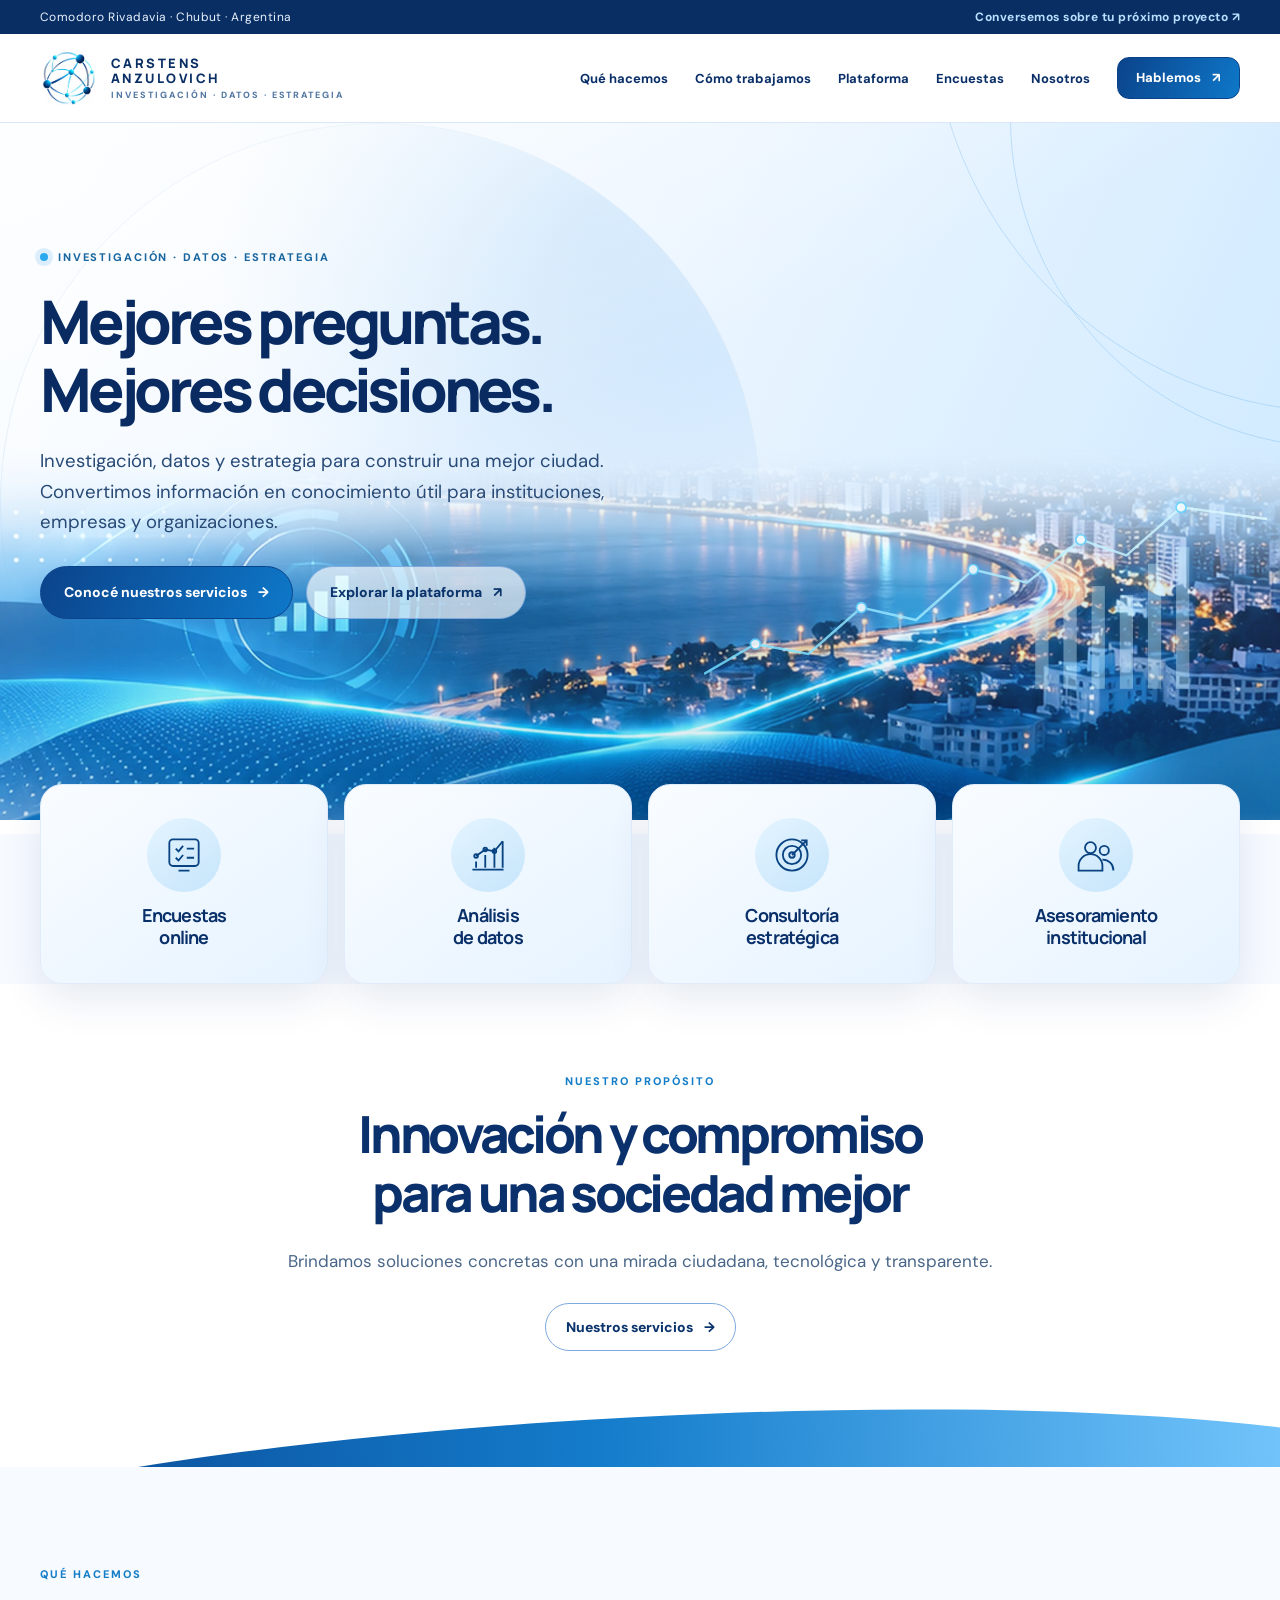
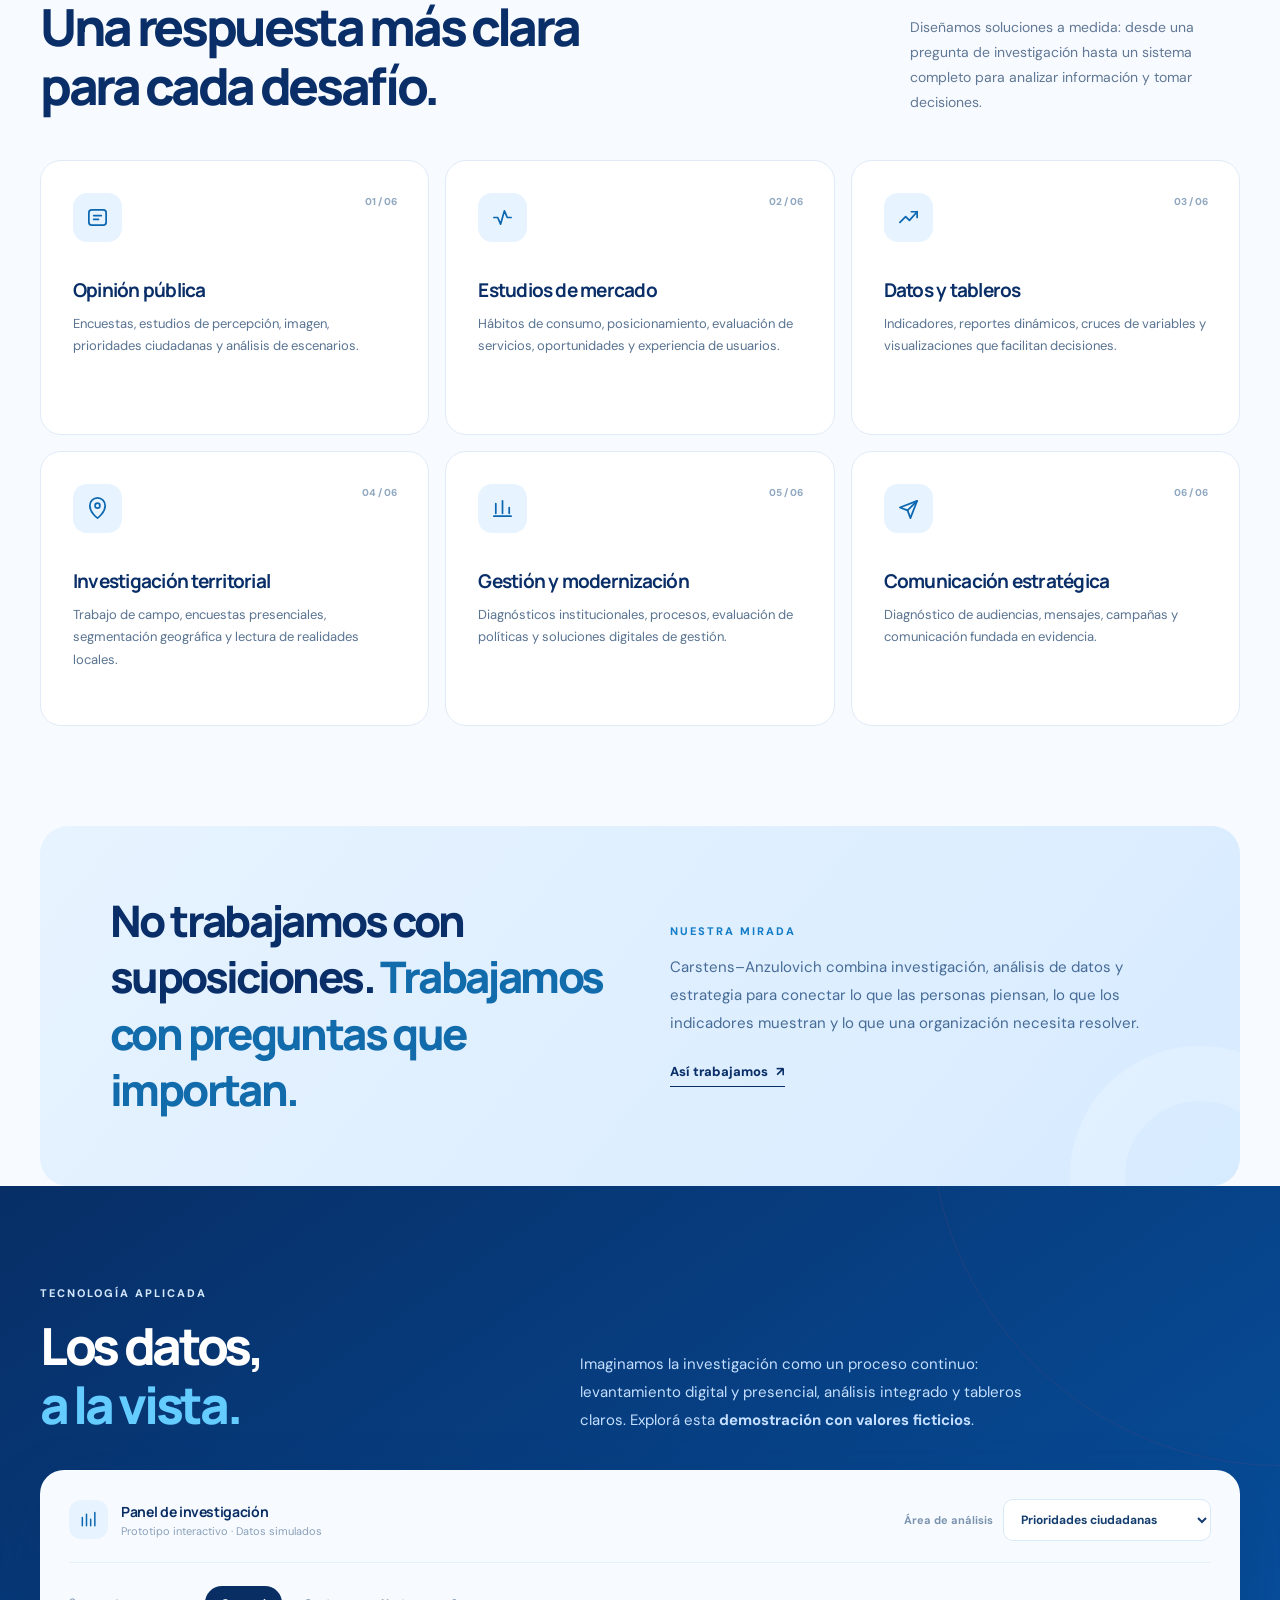
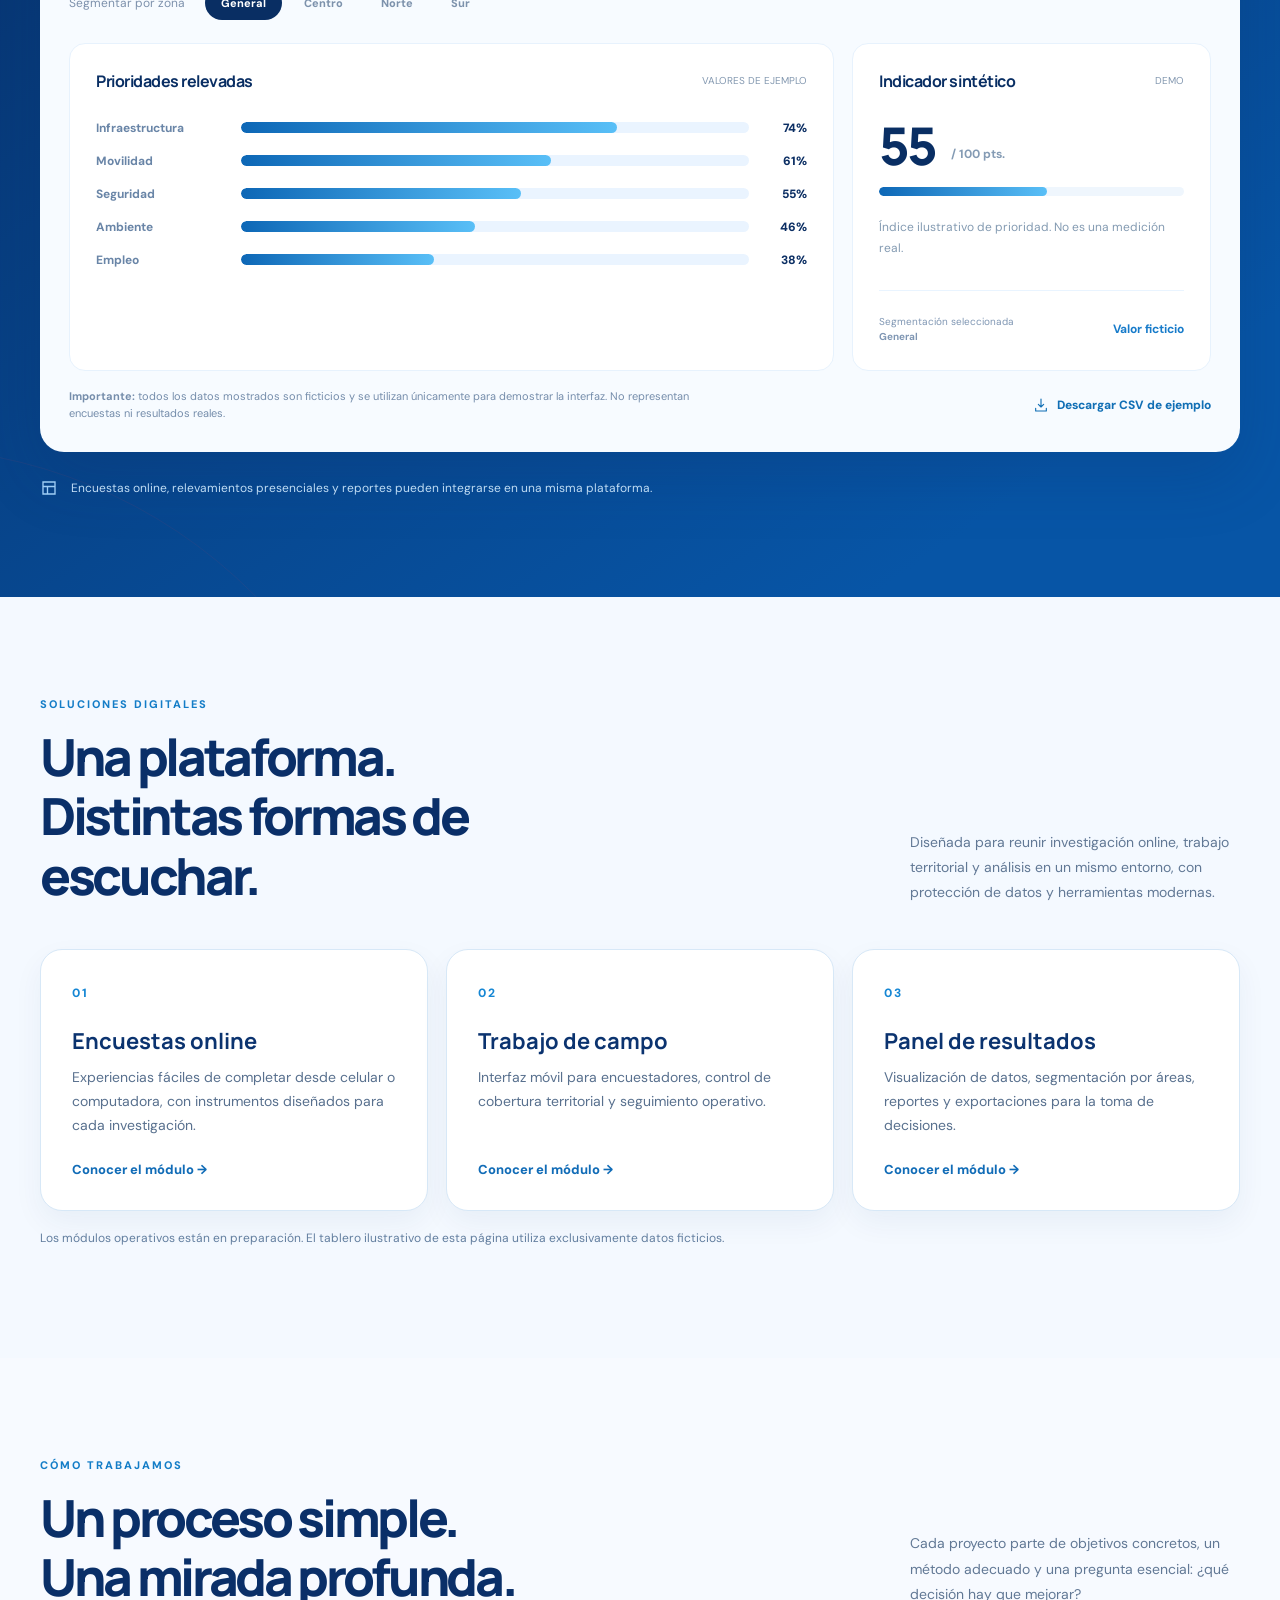
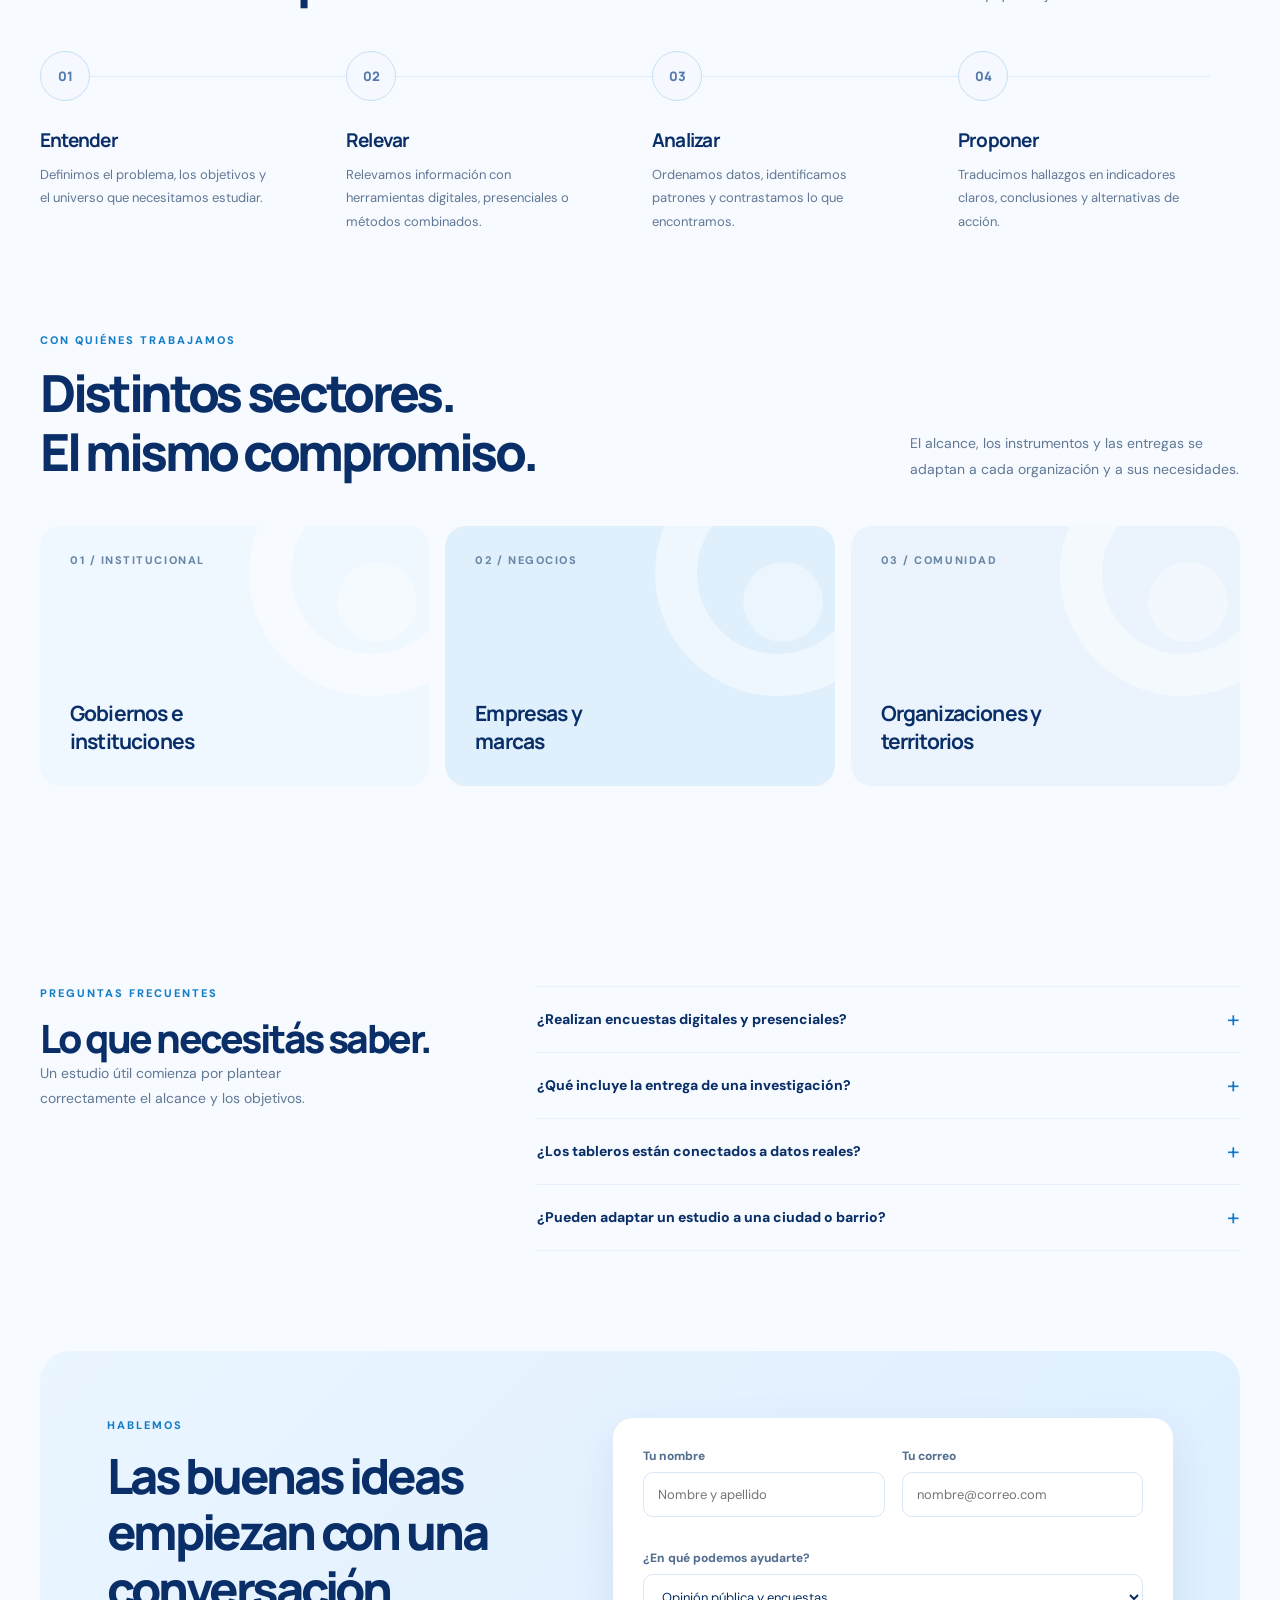
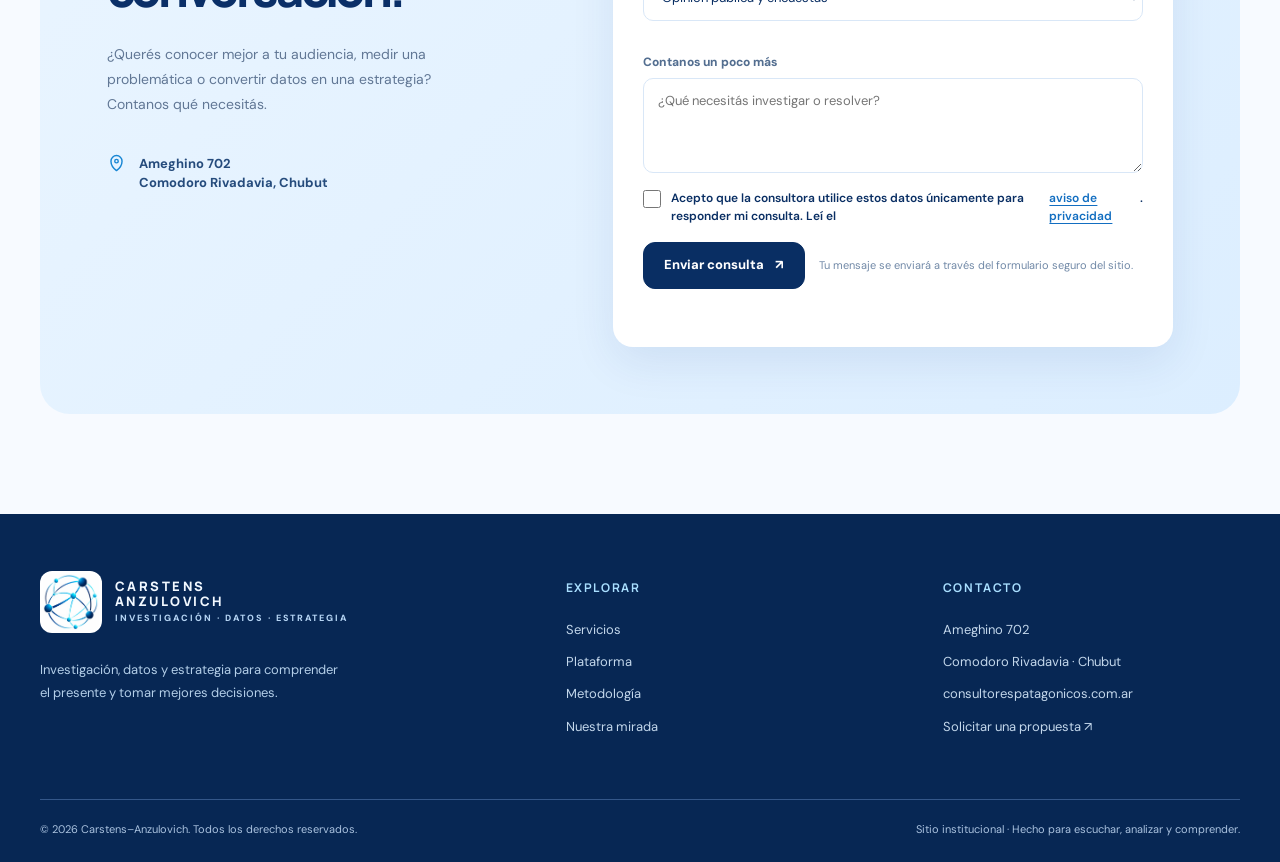
==== site/index.html @ c6381a5c "Actualizar enlaces y dominio: site/index.html" ====
<!DOCTYPE html>

<html lang="es-AR">
<head>
<meta charset="utf-8"/>
<meta content="width=device-width, initial-scale=1" name="viewport"/>
<meta content="#0b2e63" name="theme-color"/>
<meta content="Carstens–Anzulovich: consultora de investigación, opinión pública, estudios de mercado, análisis de datos y estrategia. Comodoro Rivadavia, Chubut." name="description"/>
<meta content="website" property="og:type"/>
<meta content="Carstens–Anzulovich | Investigación, datos y estrategia" property="og:title"/>
<meta content="Transformamos preguntas en información útil e información en mejores decisiones." property="og:description"/>
<link href="https://consultorespatagonicos.com.ar/" rel="canonical"/>
<meta content="https://consultorespatagonicos.com.ar/" property="og:url"/>
<meta content="Carstens–Anzulovich Consultora" property="og:site_name"/>
<meta content="summary" name="twitter:card"/>
<meta content="Carstens–Anzulovich | Investigación, datos y estrategia" name="twitter:title"/>
<meta content="Mejores preguntas. Mejores decisiones. Estudios de opinión pública, investigación, datos y estrategia." name="twitter:description"/>
<script type="application/ld+json">{"@context":"https://schema.org","@type":"Organization","name":"Carstens–Anzulovich Consultora","url":"https://consultorespatagonicos.com.ar/","description":"Investigación de opinión pública, estudios de mercado, relevamientos y análisis de datos.","logo":"https://consultorespatagonicos.com.ar/logo.webp","address":{"@type":"PostalAddress","streetAddress":"Ameghino 702","addressLocality":"Comodoro Rivadavia","addressRegion":"Chubut","addressCountry":"AR"}}</script>
<link href="favicon.png" rel="icon" type="image/png"/>
<link href="https://fonts.googleapis.com" rel="preconnect"/>
<link crossorigin="" href="https://fonts.gstatic.com" rel="preconnect"/>
<link href="https://fonts.googleapis.com/css2?family=DM+Sans:wght@400;500;600;700;800&amp;family=Manrope:wght@400;500;600;700;800&amp;display=swap" rel="stylesheet"/>
<title>Carstens–Anzulovich | Inteligencia para decidir</title>
<style>
    :root {
      --ink:#0b2e63; --ink-2:#285182; --muted:#617795; --cream:#f5f9ff;
      --paper:#ffffff; --lime:#1378c8; --mint:#e5f2ff; --line:#d9e7f7;
      --dark:#092c60; --dark-2:#17477d; --max:1200px;
      --r:22px; --shadow:0 18px 55px rgba(14,56,112,.10);
    }
    *,*::before,*::after{box-sizing:border-box}
    html{scroll-behavior:smooth;scroll-padding-top:92px}
    body{margin:0;background:var(--cream);color:var(--ink);font-family:'DM Sans',system-ui,-apple-system,BlinkMacSystemFont,'Segoe UI',sans-serif;-webkit-font-smoothing:antialiased}
    a{color:inherit;text-decoration:none}
    button,input,select,textarea{font:inherit}
    button{cursor:pointer}
    img,svg{max-width:100%}
    ::selection{background:var(--lime);color:var(--ink)}
    :focus-visible{outline:3px solid #1378c8;outline-offset:4px}
    .shell{width:min(calc(100% - 64px),var(--max));margin-inline:auto}
    .topline{background:var(--ink);color:#eaf3ff;font-size:12px;letter-spacing:.04em}
    .topline .shell{height:34px;display:flex;justify-content:space-between;align-items:center;gap:14px}
    .topline a{color:#b8e0ff;font-weight:700}
    .nav-wrap{position:sticky;top:0;z-index:40;background:rgba(255,253,248,.93);backdrop-filter:blur(18px);border-bottom:1px solid rgba(14,56,112,.08)}
    .nav{display:flex;align-items:center;justify-content:space-between;height:88px;gap:24px}
    .brand{display:flex;align-items:center;gap:13px;min-width:247px}
    .brand-mark{display:block;width:62px;height:62px;object-fit:contain;border-radius:12px;background:transparent;padding:2px}
    .brand-word{line-height:1.15;display:flex;flex-direction:column;gap:4px}
    .brand-word strong{font-family:Manrope,sans-serif;font-size:13px;letter-spacing:.19em;font-weight:800}
    .brand-word span{font-size:9px;letter-spacing:.22em;color:var(--muted);text-transform:uppercase;font-weight:800}
    .nav-links{display:flex;align-items:center;gap:27px;font-weight:700;font-size:13px}
    .nav-links a:not(.btn){transition:color .2s}
    .nav-links a:not(.btn):hover{color:#1685d9}
    .btn{display:inline-flex;align-items:center;justify-content:center;gap:11px;background:var(--ink);color:white;padding:15px 20px;border:1px solid var(--ink);border-radius:12px;font-size:13px;font-weight:800;line-height:1.15;transition:transform .25s,background .25s,box-shadow .25s}
    .btn:hover{transform:translateY(-2px);background:#12559c;box-shadow:0 10px 22px rgba(14,56,112,.11)}
    .btn svg{width:17px;height:17px;flex:none}
    .btn-lime{background:var(--lime);color:#fff;border-color:var(--lime)}
    .btn-lime:hover{background:#095fae}
    .btn-ghost{background:transparent;color:var(--ink);border-color:#ccdeee}
    .btn-ghost:hover{background:#edf6ff;box-shadow:none}
    .nav-cta{padding:13px 18px;background:#1378c8;border-color:#1378c8;color:#fff}
    .mobile-toggle{display:none;border:0;background:transparent;color:var(--ink);padding:10px;border-radius:10px}
    .mobile-toggle svg{width:26px;height:26px}
    .hero{position:relative;overflow:hidden;padding:108px 0 118px;background:radial-gradient(circle at 15% 15%, rgba(125,190,245,.16), transparent 38%),linear-gradient(150deg,#ffffff 0%,#f5f9ff 60%,#e4f2ff 100%)}
    .hero::before{content:'';position:absolute;z-index:0;width:760px;height:760px;border:1px solid #dcebf9;border-radius:50%;top:-490px;right:-280px;pointer-events:none;animation:floatSlow 18s ease-in-out infinite}
    .hero::after{content:'';position:absolute;z-index:0;width:450px;height:450px;border:1px solid #dcebf9;border-radius:50%;top:-280px;right:-110px;pointer-events:none;animation:floatSlow 22s ease-in-out infinite reverse}
    .hero-grid{display:grid;grid-template-columns:1.08fr .92fr;align-items:center;gap:70px;position:relative;z-index:1}
    .eyebrow{display:inline-flex;gap:10px;align-items:center;color:#6c80a0;text-transform:uppercase;letter-spacing:.17em;font-size:11px;font-weight:800}
    .eyebrow:before{content:'';width:8px;height:8px;background:#1378c8;border-radius:50%;box-shadow:0 0 0 5px rgba(28,129,216,.13)}
    h1,h2,h3,p{margin-top:0}
    h1,h2,h3{font-family:Manrope,'DM Sans',sans-serif}
    h1{font-size:clamp(53px,5.35vw,78px);line-height:1.105;letter-spacing:-.075em;font-weight:800;margin:25px 0}
    h1 em{font-style:normal;color:#1887d9}
    .hero-copy .lead{font-size:17px;line-height:1.8;max-width:535px;color:#617795;margin:0 0 30px}
    .hero-actions{display:flex;align-items:center;gap:13px;flex-wrap:wrap}
    .hero-small{display:flex;align-items:center;gap:14px;margin-top:42px;padding-top:23px;border-top:1px solid var(--line);max-width:510px}
    .hero-small .dots{display:flex;margin-right:6px}
    .hero-small .dots i{width:14px;height:14px;border:2px solid var(--cream);border-radius:50%;background:#0b2e63;margin-right:-5px}
    .hero-small .dots i:nth-child(2){background:#6bb8ee}.hero-small .dots i:nth-child(3){background:#acd6f6}
    .hero-small p{font-size:12px;line-height:1.6;color:var(--muted);margin:0}
    .hero-small strong{color:var(--ink)}
    .hero-visual{position:relative;min-width:0;padding:22px 0}
    .visual-board{position:relative;background:linear-gradient(180deg,#ffffff 0%,#ffffff 100%);border:1px solid #d9e7f7;border-radius:30px;padding:25px;box-shadow:0 34px 90px rgba(14,56,112,.11);transform:rotate(1deg);backdrop-filter:blur(8px);animation:cardFloat 10s ease-in-out infinite}
    .visual-board::before{content:'';position:absolute;inset:12px -15px -12px 15px;background:linear-gradient(135deg,#edf6ff,#e5f3ff);border-radius:28px;z-index:-1;transform:rotate(3deg)}
    .visual-top{display:flex;align-items:center;justify-content:space-between;gap:20px;margin-bottom:18px}
    .visual-top small{font-size:10px;letter-spacing:.16em;font-weight:800;color:#7288a9}
    .demotag{display:inline-flex;border:1px solid #dcecfb;border-radius:100px;color:#1887d9;background:#f0f8ff;padding:6px 9px;font-size:10px;font-weight:800;letter-spacing:.09em}
    .visual-title{font-family:Manrope,sans-serif;font-weight:800;font-size:24px;line-height:1.3;letter-spacing:-.04em;margin:0 0 13px}
    .viz-meta{display:flex;justify-content:space-between;gap:10px;font-size:11px;color:#8395b0;margin-bottom:23px}
    .viz-plot{position:relative;background:#ffffff;border:1px solid #edf6ff;border-radius:18px;padding:28px 20px 18px;overflow:hidden}
    .viz-grid{position:absolute;inset:0;background-image:linear-gradient(to right,rgba(14,56,112,.045) 1px,transparent 1px),linear-gradient(to bottom,rgba(14,56,112,.045) 1px,transparent 1px);background-size:38px 38px}
    .viz-lines{position:relative;width:100%;height:190px}
    .viz-lines svg{width:100%;height:100%;overflow:visible}
    .viz-legend{position:relative;display:flex;flex-wrap:wrap;gap:17px;margin-top:9px;font-size:10px;font-weight:700;color:#7085a5}
    .viz-legend span{display:flex;align-items:center;gap:7px}
    .viz-legend i{width:8px;height:8px;border-radius:50%;background:#6bb8ee}
    .viz-legend span:nth-child(2) i{background:#092c60}
    .viz-split{display:grid;grid-template-columns:1fr 1fr;gap:12px;margin-top:13px}
    .viz-stat{border:1px solid #dceaf7;border-radius:15px;padding:14px}
    .viz-stat span{display:block;font-size:10px;color:#7e94b0;margin-bottom:9px}
    .viz-stat strong{font-family:Manrope,sans-serif;letter-spacing:-.045em;font-size:18px}
    .viz-stat small{font-size:10px;color:#1887d9;display:block;margin-top:4px}
    .float-chip{position:absolute;right:-27px;bottom:-13px;background:linear-gradient(135deg,var(--ink),var(--ink-2));color:#fff;padding:13px 16px;box-shadow:var(--shadow);border-radius:13px;transform:rotate(-3deg);display:flex;align-items:center;gap:12px;font-size:11px;font-weight:700;animation:chipPulse 6s ease-in-out infinite}
    .float-chip i{width:25px;height:25px;display:grid;place-items:center;border-radius:9px;background:var(--lime);color:var(--ink);font-style:normal;font-size:17px}
    .stripe{background:#f4f9ff;border-top:1px solid #dfeafa;border-bottom:1px solid #dfeafa}
    .stripe-content{padding:27px 0;display:flex;align-items:center;justify-content:space-between;gap:25px}
    .stripe p{font-family:Manrope,sans-serif;font-size:12px;font-weight:800;letter-spacing:.07em;margin:0;color:#4f6c91}
    .stripe-items{display:flex;gap:31px;flex-wrap:wrap;align-items:center}
    .stripe-items span{display:flex;align-items:center;gap:7px;font-size:12px;font-weight:700;color:#52749f}
    .stripe-items span::before{content:'';width:5px;height:5px;background:#1378c8;border-radius:50%}
    .section{padding:106px 0}
    .section-head{display:flex;align-items:end;justify-content:space-between;gap:50px;margin-bottom:44px}
    .section-kicker{display:block;color:#1887d9;text-transform:uppercase;letter-spacing:.18em;font-size:11px;font-weight:800;margin-bottom:16px}
    h2{font-size:clamp(35px,4vw,54px);line-height:1.16;letter-spacing:-.065em;font-weight:800;margin-bottom:0}
    .section-head h2{max-width:650px}
    .section-head p{max-width:330px;line-height:1.8;color:var(--muted);font-size:14px;margin:0}
    .services-grid{display:grid;grid-template-columns:repeat(3,minmax(0,1fr));gap:16px}
    .service{background:white;border:1px solid #d9e7f7;border-radius:21px;padding:32px;min-height:275px;position:relative;transition:transform .25s,box-shadow .25s,border-color .25s}
    .service:hover{transform:translateY(-5px);box-shadow:var(--shadow);border-color:#cbdff1}
    .service-icon{display:grid;place-items:center;width:49px;height:49px;border-radius:14px;background:#eaf4ff;color:#177bca;margin-bottom:35px}
    .service-icon svg{width:23px;height:23px}
    .service h3{letter-spacing:-.04em;font-size:19px;margin:0 0 10px}
    .service p{font-size:13px;line-height:1.75;color:#617795;margin:0}
    .service-num{position:absolute;top:34px;right:31px;font-size:10px;color:#91a8c1;font-weight:800}
    .belief{background:#edf6ff;border-radius:28px;padding:67px 70px;display:grid;grid-template-columns:1fr 1fr;gap:60px;align-items:center;overflow:hidden;position:relative}
    .belief::after{content:'';width:260px;height:260px;border:55px solid rgba(255,255,255,.2);border-radius:50%;position:absolute;right:-90px;bottom:-120px}
    .belief .quote{font-family:Manrope,sans-serif;font-size:clamp(28px,3.4vw,47px);line-height:1.3;font-weight:800;letter-spacing:-.06em;margin:0}
    .belief .quote span{color:#1887d9}
    .belief aside{position:relative;z-index:1}
    .belief aside p{line-height:1.85;color:#617795;font-size:15px;margin-bottom:23px}
    .belief aside a{font-weight:800;font-size:13px;display:inline-flex;align-items:center;gap:8px;border-bottom:1px solid var(--ink);padding-bottom:6px}
    .dashboard-wrap{background:#082c5c;color:#fff;position:relative;overflow:hidden}
    .dashboard-wrap::before{content:'';width:700px;height:700px;position:absolute;right:-350px;top:-420px;border-radius:50%;border:1px solid rgba(200,70,95,.12)}
    .dashboard-wrap::after{content:'';width:1000px;height:1000px;position:absolute;left:-600px;bottom:-850px;border-radius:50%;border:1px solid rgba(200,70,95,.09)}
    .dashboard-head{position:relative;z-index:1;display:grid;grid-template-columns:.8fr 1.2fr;gap:100px;align-items:end;margin-bottom:35px}
    .dashboard-head h2{color:#fff}
    .dashboard-head h2 span{color:#a5d5fc}
    .dashboard-head p{color:#c1dff5;line-height:1.85;font-size:15px;max-width:490px;margin:0}
    .dashboard-shell{position:relative;z-index:1;border-radius:24px;background:#ffffff;color:var(--ink);padding:29px;box-shadow:0 24px 65px rgba(9,46,98,.20)}
    .dashboard-toolbar{display:flex;align-items:center;justify-content:space-between;gap:20px;flex-wrap:wrap;border-bottom:1px solid #e5f1fa;padding-bottom:21px}
    .dashboard-toolbar .dashboard-title{display:flex;align-items:center;gap:13px}
    .dashboard-icon{width:39px;height:39px;background:#edf6ff;border-radius:12px;display:grid;place-items:center;color:#177bca}
    .dashboard-icon svg{width:20px;height:20px}
    .dashboard-toolbar strong{display:block;font-size:14px;font-family:Manrope,sans-serif;letter-spacing:-.025em}
    .dashboard-toolbar small{font-size:11px;color:#8aa0ba;display:block;margin-top:3px}
    .dash-controls{display:flex;align-items:center;gap:10px;flex-wrap:wrap}
    .dash-controls label{font-size:11px;color:#7c93af;font-weight:700}
    .dash-controls select{border:1px solid #d8eafa;padding:11px 37px 11px 13px;border-radius:10px;background:#fff;color:#153e6f;font-size:12px;font-weight:700;min-width:180px;max-width:100%}
    .zone-control{display:flex;align-items:center;gap:6px;margin:23px 0}
    .zone-control span{font-size:12px;color:#7d91ac;margin-right:14px}
    .zone-control button{border:1px solid transparent;background:transparent;border-radius:100px;padding:9px 15px;color:#7d92ac;font-size:11px;font-weight:800}
    .zone-control button[aria-pressed="true"]{background:var(--ink);color:white}
    .zone-control button:hover:not([aria-pressed="true"]){border-color:#d6eafa}
    .dash-main{display:grid;grid-template-columns:1.6fr .75fr;gap:18px}
    .dash-panel{background:white;border:1px solid #e7f2fd;border-radius:16px;padding:26px}
    .dash-panel header{display:flex;align-items:center;justify-content:space-between;gap:12px;margin-bottom:28px}
    .dash-panel header h3{font-size:16px;letter-spacing:-.03em;margin:0}
    .dash-panel header small{font-size:10px;color:#8398b0}
    .bar-row{display:grid;grid-template-columns:132px 1fr 45px;align-items:center;gap:13px;margin:17px 0}
    .bar-row .bar-label{font-size:12px;font-weight:700;color:#6985a7}
    .bar-track{height:11px;border-radius:9px;background:#eaf4ff;overflow:hidden}
    .bar-fill{height:100%;width:0%;background:#1378c8;border-radius:9px;transition:width .55s ease}
    .bar-row:nth-child(even) .bar-fill{background:#a5cce8}
    .bar-val{font-size:12px;font-weight:800;text-align:right;color:#0b2e63;font-variant-numeric:tabular-nums}
    .dash-score{display:flex;align-items:center;gap:17px;margin-bottom:15px}
    .dash-score .score{font-family:Manrope,sans-serif;font-size:52px;letter-spacing:-.07em;font-weight:800;line-height:1}
    .dash-score .suffix{color:#849bb4;font-size:12px;font-weight:700;margin-top:16px}
    .score-meter{height:9px;background:#eff6fd;border-radius:9px;overflow:hidden;margin:0 0 21px}
    .score-meter span{display:block;background:#1378c8;height:100%;width:68%;border-radius:9px;transition:width .55s ease}
    .score-caption{line-height:1.8;font-size:12px;color:#849bb2;margin:0}
    .score-graphic{margin-top:30px;border-top:1px solid #e9f4ff;padding-top:23px;display:flex;align-items:center;justify-content:space-between;gap:12px}
    .score-graphic span{font-size:10px;color:#7f96b3;line-height:1.5}
    .score-graphic b{font-size:12px;color:#177bca}
    .dash-bottom{display:flex;align-items:center;justify-content:space-between;gap:18px;margin-top:17px;flex-wrap:wrap}
    .demo-disclaimer{font-size:11px;line-height:1.6;color:#758dab;max-width:620px;margin:0}
    .download-btn{border:0;background:transparent;display:flex;align-items:center;gap:8px;color:#177bca;font-size:12px;font-weight:800;padding:9px 0}
    .download-btn:hover{text-decoration:underline}
    .download-btn svg{width:16px;height:16px}
    .dashboard-foot{margin-top:27px;display:flex;align-items:center;gap:13px;color:#b5d6f0;font-size:12px}
    .dashboard-foot svg{width:18px;height:18px;color:#a5d5fc}
    .steps{display:grid;grid-template-columns:repeat(4,1fr);gap:24px;position:relative}
    .steps::before{content:'';position:absolute;top:25px;left:30px;right:30px;height:1px;background:#dfedfa}
    .step{position:relative}
    .step-number{display:grid;place-items:center;background:var(--cream);border:1px solid #c6e0f4;width:50px;height:50px;border-radius:50%;font-family:Manrope,sans-serif;color:#547aab;font-size:13px;font-weight:800;margin-bottom:26px}
    .step h3{font-size:19px;letter-spacing:-.04em;margin-bottom:10px}
    .step p{font-size:13px;color:var(--muted);line-height:1.8;margin:0;max-width:235px}
    .audiences{display:grid;grid-template-columns:repeat(3,1fr);gap:16px}
    .audience{min-height:260px;padding:30px;border-radius:21px;overflow:hidden;position:relative;background:#e4f1fd;display:flex;align-items:flex-end}
    .audience:nth-child(2){background:#dfeffb}.audience:nth-child(3){background:#ebf4fc}
    .audience::before{content:'';position:absolute;right:-65px;top:-75px;width:245px;height:245px;border-radius:50%;border:42px solid rgba(255,255,255,.45)}
    .audience::after{content:'';position:absolute;right:12px;top:36px;width:80px;height:80px;border-radius:50%;background:rgba(255,255,255,.34)}
    .audience h3{position:relative;z-index:1;font-size:21px;letter-spacing:-.04em;line-height:1.35;max-width:170px;margin:0}
    .audience span{position:absolute;top:27px;left:30px;font-size:11px;color:#6886a6;font-weight:800;letter-spacing:.14em}
    .faq-section{padding-top:0}
    .faq-grid{display:grid;grid-template-columns:.75fr 1.25fr;gap:75px}
    .faq-grid h2{font-size:39px}
    .faq-grid p{font-size:14px;color:var(--muted);line-height:1.8;max-width:290px}
    details{border-bottom:1px solid #e5f0fc;padding:21px 0}
    details:first-child{border-top:1px solid #e5f0fc}
    summary{list-style:none;display:flex;align-items:center;justify-content:space-between;gap:20px;cursor:pointer;font-weight:800;font-size:14px}
    summary::-webkit-details-marker{display:none}
    summary:after{content:'+';font-size:23px;font-weight:400;color:#1378c8;line-height:1}
    details[open] summary:after{content:'−'}
    details p{font-size:13px!important;line-height:1.8;max-width:none!important;margin:15px 26px 0 0!important}
    .contact-section{padding:0 0 100px}
    .contact-card{background:#e8f4ff;border-radius:30px;padding:67px;display:grid;grid-template-columns:.87fr 1.13fr;gap:75px}
    .contact-intro h2{font-size:clamp(37px,3.8vw,53px)}
    .contact-intro p{font-size:14px;line-height:1.8;color:#617795;max-width:350px;margin:25px 0 36px}
    .contact-detail{display:flex;align-items:flex-start;gap:13px;margin:15px 0;color:#254b7c;font-size:13px;font-weight:700;line-height:1.5}
    .contact-detail svg{width:19px;height:19px;color:#1886d4;flex:none}
    .contact-form{background:white;border-radius:20px;padding:30px;box-shadow:0 12px 35px rgba(13,67,129,.06)}
    .form-grid{display:grid;grid-template-columns:1fr 1fr;gap:17px}
    .form-field{display:flex;flex-direction:column;gap:8px;margin-bottom:16px}
    .form-field.full{grid-column:1/-1}
    .form-field label{font-size:12px;font-weight:800;color:#536e90}
    .form-field input,.form-field textarea,.form-field select{background:#ffffff;color:var(--ink);border:1px solid #d9e7f7;border-radius:10px;outline:0;padding:13px 14px;width:100%;font-size:13px;transition:border-color .2s,box-shadow .2s}
    .form-field textarea{min-height:95px;resize:vertical}
    .form-field input:focus,.form-field textarea:focus,.form-field select:focus{border-color:#1378c8;box-shadow:0 0 0 3px rgba(28,129,216,.13)}
    .form-send{display:flex;align-items:center;gap:14px;flex-wrap:wrap}
    .form-note{font-size:11px;color:#7189a7;line-height:1.55;flex:1;margin:0;min-width:150px}
    #formStatus{font-size:12px;line-height:1.6;color:#1887d9;margin:12px 0 0;min-height:1.3em}
    .footer{background:#082c5c;color:#edf6ff;padding:57px 0 26px}
    .footer-top{display:grid;grid-template-columns:1.2fr .8fr .8fr;gap:80px;padding-bottom:52px}
    .footer .brand-mark{display:block;width:62px;height:62px;object-fit:contain;border-radius:12px;background:transparent;padding:2px}
    .footer .brand-word span{color:#a6bed6}
    .footer-brand p{max-width:300px;font-size:13px;line-height:1.8;color:#a8c5e0;margin:25px 0 0}
    .footer-col h3{font-size:12px;text-transform:uppercase;letter-spacing:.13em;margin:8px 0 22px;color:#8bd3ff}
    .footer-col a,.footer-col p{display:block;font-size:13px;line-height:1.8;color:#b9d3ec;margin:0 0 9px}
    .footer-col a:hover{color:var(--lime)}
    .footer-bottom{border-top:1px solid #2d5686;padding-top:22px;display:flex;justify-content:space-between;gap:15px;flex-wrap:wrap;font-size:11px;color:#b3cde5}
    @media(max-width:1050px){.nav-links{gap:16px}.nav{gap:14px}.brand{min-width:218px}.hero-grid{gap:37px}h1{font-size:clamp(50px,5.7vw,68px)}.section{padding:85px 0}.contact-card{gap:35px;padding:46px}.dashboard-head{gap:45px}}
    @media(max-width:800px){.shell{width:min(calc(100% - 38px),var(--max))}.topline .shell{height:33px}.nav{height:74px}.mobile-toggle{display:block}.nav-links{position:absolute;top:74px;left:0;right:0;background:var(--cream);box-shadow:0 20px 25px rgba(14,56,112,.08);padding:22px 20px 30px;display:none;align-items:stretch;flex-direction:column;gap:0;border-bottom:1px solid var(--line)}.nav-links.is-open{display:flex}.nav-links a{padding:13px 0}.nav-links .btn{margin-top:12px;padding:14px}.hero{padding:67px 0 85px}.hero-grid{grid-template-columns:1fr;gap:52px}.hero-copy .lead{max-width:570px}.hero-visual{width:min(100% - 30px,570px);margin:auto}.stripe-content{flex-direction:column;align-items:flex-start;gap:15px}.stripe-items{gap:14px 22px}.section-head{align-items:flex-start;flex-direction:column;gap:15px}.services-grid{grid-template-columns:repeat(2,minmax(0,1fr))}.belief{grid-template-columns:1fr;padding:45px;gap:20px}.dashboard-head{grid-template-columns:1fr;gap:20px}.dash-main{grid-template-columns:1fr}.steps{grid-template-columns:repeat(2,1fr);gap:38px}.steps::before{display:none}.audiences{grid-template-columns:repeat(3,1fr)}.audience{min-height:190px}.audience h3{font-size:17px}.faq-grid{grid-template-columns:1fr;gap:25px}.contact-card{grid-template-columns:1fr;gap:23px}.contact-intro p{max-width:600px}.footer-top{gap:30px;grid-template-columns:1.2fr 1fr}.footer-top .footer-col:last-child{grid-column:2}}
    @media(max-width:580px){.shell{width:min(calc(100% - 34px),var(--max))}.topline{font-size:10px}.topline .toplink{display:none}.brand{min-width:0}.brand-mark{display:block;width:62px;height:62px;object-fit:contain;border-radius:12px;background:transparent;padding:2px}.brand-word strong{font-size:11px}.brand-word span{font-size:8px}.hero{padding:58px 0 76px}h1{font-size:clamp(44px,10vw,62px)}.hero-copy .lead{font-size:15px}.hero-actions{align-items:stretch}.hero-actions .btn{width:100%}.hero-small{margin-top:28px}.hero-visual{width:calc(100% - 16px)}.visual-board{padding:15px}.visual-title{font-size:20px}.viz-plot{padding:18px 14px 14px}.viz-lines{height:140px}.float-chip{right:-8px;bottom:-19px;font-size:10px}.stripe-items{gap:12px 20px}.stripe-items span{font-size:11px}.section{padding:75px 0}.section-head{margin-bottom:29px}h2{font-size:36px}.services-grid{grid-template-columns:1fr}.service{min-height:230px;padding:27px}.service-icon{margin-bottom:25px}.belief{padding:34px 27px;border-radius:20px}.belief .quote{font-size:33px}.dashboard-shell{padding:16px}.dashboard-toolbar{align-items:flex-start}.dashboard-title{width:100%}.dash-controls{width:100%}.dash-controls select{width:100%;min-width:0}.dash-controls label{width:100%}.zone-control{flex-wrap:wrap;gap:3px;margin:15px 0}.zone-control span{width:100%;margin:0 0 5px}.zone-control button{padding:8px 12px}.dash-panel{padding:18px}.bar-row{grid-template-columns:100px 1fr 40px;gap:9px}.bar-row .bar-label{font-size:10px}.bar-val{font-size:11px}.steps{grid-template-columns:1fr;gap:25px}.step-number{margin-bottom:14px}.step p{max-width:100%}.audiences{grid-template-columns:1fr}.audience{min-height:170px}.faq-grid h2{font-size:36px}.contact-section{padding-bottom:70px}.contact-card{padding:24px 17px;border-radius:22px}.contact-intro{padding:10px 10px 0}.contact-form{padding:21px 17px}.form-grid{grid-template-columns:1fr;gap:0}.footer-top{grid-template-columns:1fr;gap:24px}.footer-top .footer-col:last-child{grid-column:auto}.footer-brand p{margin-top:16px}.footer{padding-top:45px}.footer-bottom{font-size:10px}}
    @keyframes floatSlow{0%,100%{transform:translateY(0)}50%{transform:translateY(14px)}}
    @keyframes cardFloat{0%,100%{transform:rotate(1deg) translateY(0)}50%{transform:rotate(.6deg) translateY(-8px)}}
    @keyframes chipPulse{0%,100%{transform:rotate(-3deg) translateY(0)}50%{transform:rotate(-2deg) translateY(-5px)}}
    .service,.audience,.faq-item,.contact-form,.contact-intro,.metric-card,.dash-panel{transition:transform .35s ease, box-shadow .35s ease, border-color .35s ease}
    .service:hover,.audience:hover,.faq-item:hover,.contact-form:hover,.contact-intro:hover{transform:translateY(-4px);box-shadow:0 16px 36px rgba(14,56,112,.08)}
    .btn,.nav-links a,.zone-control button{transition:transform .25s,background .25s,box-shadow .25s,color .25s,border-color .25s}
    .consent-label{display:flex;align-items:flex-start;gap:10px;line-height:1.55;font-size:12px!important;font-weight:600!important;color:var(--ink)!important}
    .consent-label input{width:18px!important;height:18px;flex:none;margin:1px 0 0;accent-color:#1378c8}
    .consent-label a{color:#126ec1;text-decoration:underline;text-underline-offset:3px}
    .sr-only{position:absolute;width:1px;height:1px;padding:0;margin:-1px;overflow:hidden;clip:rect(0,0,0,0);white-space:nowrap;border:0}
    @media(prefers-reduced-motion:reduce){html{scroll-behavior:auto}*,*::before,*::after{animation-duration:.01ms!important;transition-duration:.01ms!important}}
  </style>
<link href="assets/tema-azul.css" rel="stylesheet"/></head>
<body>
<div class="topline"><div class="shell"><span>Comodoro Rivadavia · Chubut · Argentina</span><a class="toplink" href="#contacto">Conversemos sobre tu próximo proyecto ↗</a></div></div>
<header class="nav-wrap">
<nav aria-label="Navegación principal" class="nav shell">
<a aria-label="Carstens–Anzulovich, ir al inicio" class="brand" href="#inicio"><img alt="Símbolo de Carstens Anzulovich" class="brand-mark" src="logo-mark.webp"/><span class="brand-word"><strong>CARSTENS<br/>ANZULOVICH</strong><span>Investigación · Datos · Estrategia</span></span></a>
<button aria-controls="mainMenu" aria-expanded="false" aria-label="Abrir menú" class="mobile-toggle" id="menuToggle"><svg fill="none" stroke="currentColor" stroke-linecap="round" stroke-width="1.8" viewbox="0 0 24 24"><path d="M4 7h16M4 12h16M4 17h16"></path></svg></button>
<div class="nav-links" id="mainMenu"><a href="#servicios">Qué hacemos</a><a href="#metodo">Cómo trabajamos</a><a href="#plataforma">Plataforma</a><a href="#soluciones-digitales">Encuestas</a><a href="#nosotros">Nosotros</a><a class="btn nav-cta" href="#contacto">Hablemos <span aria-hidden="true">↗</span></a></div>
</nav>
</header>
<main>

<section aria-labelledby="heroTitle" class="hero hero-blue" id="inicio">
<div aria-hidden="true" class="hero-photo"></div>
<div aria-hidden="true" class="hero-shapes"><div class="orb orb-one"></div><div class="orb orb-two"></div></div>
<div aria-hidden="true" class="hero-graph"><svg preserveaspectratio="none" viewbox="0 0 680 240"><defs><lineargradient id="hero-glow" x1="0" x2="1" y1="0" y2="0"><stop offset="0" stop-color="#6fdcff"></stop><stop offset="1" stop-color="#e0faff"></stop></lineargradient></defs><g fill="#d2f3ff" opacity=".46"><rect height="95" width="16" x="400" y="145"></rect><rect height="108" width="16" x="434" y="132"></rect><rect height="124" width="16" x="468" y="116"></rect><rect height="113" width="16" x="502" y="127"></rect><rect height="151" width="16" x="536" y="89"></rect><rect height="171" width="16" x="570" y="69"></rect></g><path d="M0 222 L62 186 L126 198 L190 142 L256 157 L325 96 L390 112 L455 60 L510 79 L576 21 L680 35" fill="none" stroke="url(#hero-glow)" stroke-width="3"></path><g fill="#f8ffff" stroke="#5fd4ff" stroke-width="2"><circle cx="62" cy="186" r="6"></circle><circle cx="190" cy="142" r="6"></circle><circle cx="325" cy="96" r="6"></circle><circle cx="455" cy="60" r="6"></circle><circle cx="576" cy="21" r="6"></circle></g></svg></div>
<div class="shell hero-main">
<div class="hero-copy">
<span class="eyebrow">INVESTIGACIÓN · DATOS · ESTRATEGIA</span>
<h1 id="heroTitle">Mejores preguntas.<br/>Mejores decisiones.</h1>
<p class="lead">Investigación, datos y estrategia para construir una mejor ciudad. Convertimos información en conocimiento útil para instituciones, empresas y organizaciones.</p>
<div class="hero-actions"><a class="btn btn-lime" href="#servicios">Conocé nuestros servicios <span aria-hidden="true">→</span></a><a class="btn btn-ghost" href="#plataforma">Explorar la plataforma <span aria-hidden="true">↗</span></a></div>
</div>
</div>
<div aria-hidden="true" class="hero-curve"></div>
</section>
<div aria-label="Áreas principales de la consultora" class="shell feature-rail">
<a class="feature-card" href="#soluciones-digitales"><span class="feature-icon"><svg fill="none" stroke="currentColor" stroke-width="2" viewbox="0 0 48 48"><rect height="29" rx="4" width="32" x="8" y="7"></rect><path d="M15 17l3 3 5-6M27 17h8M15 27l3 3 5-6M27 27h8M18 41h12"></path></svg></span><strong>Encuestas<br/>online</strong></a>
<a class="feature-card" href="#plataforma"><span class="feature-icon"><svg fill="none" stroke="currentColor" stroke-width="2" viewbox="0 0 48 48"><path d="M7 40h34M11 31v7M21 24v14M31 16v22M40 9v29"></path><path d="M11 25l10-7 10 2 9-11"></path><circle cx="11" cy="25" r="2"></circle><circle cx="21" cy="18" r="2"></circle><circle cx="31" cy="20" r="2"></circle></svg></span><strong>Análisis<br/>de datos</strong></a>
<a class="feature-card" href="#servicios"><span class="feature-icon"><svg fill="none" stroke="currentColor" stroke-width="2" viewbox="0 0 48 48"><circle cx="24" cy="24" r="17"></circle><circle cx="24" cy="24" r="10"></circle><circle cx="24" cy="24" r="3"></circle><path d="M24 24l16-16M34 8h6v6"></path></svg></span><strong>Consultoría<br/>estratégica</strong></a>
<a class="feature-card" href="#contacto"><span class="feature-icon"><svg fill="none" stroke="currentColor" stroke-width="2" viewbox="0 0 48 48"><circle cx="18" cy="16" r="6"></circle><circle cx="33" cy="19" r="5"></circle><path d="M5 41v-5a13 13 0 0 1 26 0v5H5ZM31 29c7 0 12 5 12 12"></path></svg></span><strong>Asesoramiento<br/>institucional</strong></a>
</div>
<section aria-labelledby="commitmentTitle" class="commitment"><div class="shell commitment-inner"><span class="section-kicker">Nuestro propósito</span><h2 id="commitmentTitle">Innovación y compromiso<br/>para una sociedad mejor</h2><p>Brindamos soluciones concretas con una mirada ciudadana, tecnológica y transparente.</p><a class="btn btn-ghost" href="#servicios">Nuestros servicios <span aria-hidden="true">→</span></a></div></section>


<section aria-labelledby="servicesTitle" class="section" id="servicios"><div class="shell">
<div class="section-head"><div><span class="section-kicker">Qué hacemos</span><h2 id="servicesTitle">Una respuesta más clara<br/>para cada desafío.</h2></div><p>Diseñamos soluciones a medida: desde una pregunta de investigación hasta un sistema completo para analizar información y tomar decisiones.</p></div>
<div class="services-grid">
<article class="service"><span class="service-num">01 / 06</span><div class="service-icon"><svg fill="none" stroke="currentColor" stroke-linecap="round" stroke-linejoin="round" stroke-width="1.8" viewbox="0 0 24 24"><path d="M8 10h8M8 14h5"></path><rect height="16" rx="3" width="18" x="3" y="4"></rect></svg></div><h3>Opinión pública</h3><p>Encuestas, estudios de percepción, imagen, prioridades ciudadanas y análisis de escenarios.</p></article>
<article class="service"><span class="service-num">02 / 06</span><div class="service-icon"><svg fill="none" stroke="currentColor" stroke-linecap="round" stroke-linejoin="round" stroke-width="1.8" viewbox="0 0 24 24"><path d="M3 12h4l3 7 4-14 3 7h4"></path></svg></div><h3>Estudios de mercado</h3><p>Hábitos de consumo, posicionamiento, evaluación de servicios, oportunidades y experiencia de usuarios.</p></article>
<article class="service"><span class="service-num">03 / 06</span><div class="service-icon"><svg fill="none" stroke="currentColor" stroke-linecap="round" stroke-linejoin="round" stroke-width="1.8" viewbox="0 0 24 24"><path d="M3 17l6-6 4 4 8-9"></path><path d="M15 6h6v6"></path></svg></div><h3>Datos y tableros</h3><p>Indicadores, reportes dinámicos, cruces de variables y visualizaciones que facilitan decisiones.</p></article>
<article class="service"><span class="service-num">04 / 06</span><div class="service-icon"><svg fill="none" stroke="currentColor" stroke-linecap="round" stroke-linejoin="round" stroke-width="1.8" viewbox="0 0 24 24"><path d="M12 22s8-5.7 8-13a8 8 0 1 0-16 0c0 7.3 8 13 8 13Z"></path><circle cx="12" cy="9" r="2.5"></circle></svg></div><h3>Investigación territorial</h3><p>Trabajo de campo, encuestas presenciales, segmentación geográfica y lectura de realidades locales.</p></article>
<article class="service"><span class="service-num">05 / 06</span><div class="service-icon"><svg fill="none" stroke="currentColor" stroke-linecap="round" stroke-linejoin="round" stroke-width="1.8" viewbox="0 0 24 24"><path d="M5 17V7m7 10V4m7 13v-6M3 20h18"></path></svg></div><h3>Gestión y modernización</h3><p>Diagnósticos institucionales, procesos, evaluación de políticas y soluciones digitales de gestión.</p></article>
<article class="service"><span class="service-num">06 / 06</span><div class="service-icon"><svg fill="none" stroke="currentColor" stroke-linecap="round" stroke-linejoin="round" stroke-width="1.8" viewbox="0 0 24 24"><path d="m3 11 18-7-7 18-3-8-8-3Z"></path><path d="m11 14 10-10"></path></svg></div><h3>Comunicación estratégica</h3><p>Diagnóstico de audiencias, mensajes, campañas y comunicación fundada en evidencia.</p></article>
</div>
</div></section>
<section aria-labelledby="beliefTitle" class="shell" id="nosotros"><div class="belief"><p class="quote" id="beliefTitle">No trabajamos con suposiciones. <span>Trabajamos con preguntas que importan.</span></p><aside><span class="section-kicker">Nuestra mirada</span><p>Carstens–Anzulovich combina investigación, análisis de datos y estrategia para conectar lo que las personas piensan, lo que los indicadores muestran y lo que una organización necesita resolver.</p><a href="#metodo">Así trabajamos <span aria-hidden="true">↗</span></a></aside></div></section>
<section aria-labelledby="dashboardTitle" class="section dashboard-wrap" id="plataforma"><div class="shell">
<div class="dashboard-head"><div><span class="section-kicker" style="color:#d3e7fb">Tecnología aplicada</span><h2 id="dashboardTitle">Los datos,<br/><span>a la vista.</span></h2></div><p>Imaginamos la investigación como un proceso continuo: levantamiento digital y presencial, análisis integrado y tableros claros. Explorá esta <strong>demostración con valores ficticios</strong>.</p></div>
<div class="dashboard-shell">
<div class="dashboard-toolbar"><div class="dashboard-title"><span class="dashboard-icon"><svg fill="none" stroke="currentColor" stroke-linecap="round" stroke-width="1.8" viewbox="0 0 24 24"><path d="M4 19V9m5 10V5m5 14v-8m5 8V3"></path></svg></span><div><strong>Panel de investigación</strong><small>Prototipo interactivo · Datos simulados</small></div></div><div class="dash-controls"><label for="dashboardTopic">Área de análisis</label><select id="dashboardTopic"><option value="prioridades">Prioridades ciudadanas</option><option value="servicios">Servicios públicos</option><option value="participacion">Participación y gestión</option></select></div></div>
<div aria-label="Filtrar zona de ejemplo" class="zone-control" role="group"><span>Segmentar por zona</span><button aria-pressed="true" data-zone="General" type="button">General</button><button aria-pressed="false" data-zone="Centro" type="button">Centro</button><button aria-pressed="false" data-zone="Norte" type="button">Norte</button><button aria-pressed="false" data-zone="Sur" type="button">Sur</button></div>
<div class="dash-main"><div class="dash-panel"><header><h3 id="barChartTitle">Prioridades relevadas</h3><small>VALORES DE EJEMPLO</small></header><div aria-label="Barras de datos ficticios" id="barChart" role="img"></div></div><div class="dash-panel"><header><h3>Indicador sintético</h3><small>DEMO</small></header><div class="dash-score"><span class="score" id="dashScore">68</span><span class="suffix">/ 100 pts.</span></div><div class="score-meter"><span id="scoreMeter"></span></div><p class="score-caption" id="scoreCaption">Ejemplo de un índice construido a partir de respuestas relevadas. No es una medición real.</p><div class="score-graphic"><span>Segmentación seleccionada<br/><strong id="selectedZone">General</strong></span><b id="scoreState">Indicador demo</b></div></div></div>
<div class="dash-bottom"><p class="demo-disclaimer"><strong>Importante:</strong> todos los datos mostrados son ficticios y se utilizan únicamente para demostrar la interfaz. No representan encuestas ni resultados reales.</p><button class="download-btn" id="downloadDemo" type="button"><svg fill="none" stroke="currentColor" stroke-linecap="round" stroke-linejoin="round" stroke-width="1.7" viewbox="0 0 24 24"><path d="M12 3v12m-4-4 4 4 4-4M4 17v4h16v-4"></path></svg>Descargar CSV de ejemplo</button></div>
</div>
<div class="dashboard-foot"><svg fill="none" stroke="currentColor" stroke-width="1.8" viewbox="0 0 24 24"><path d="M4 4h16v16H4zM4 10h16M10 10v10"></path></svg><span>Encuestas online, relevamientos presenciales y reportes pueden integrarse en una misma plataforma.</span></div>
</div></section>
<section aria-labelledby="digitalTitle" class="section digital-section" id="soluciones-digitales"><div class="shell">
<div class="section-head"><div><span class="section-kicker">Soluciones digitales</span><h2 id="digitalTitle">Una plataforma.<br/>Distintas formas de escuchar.</h2></div><p>Diseñada para reunir investigación online, trabajo territorial y análisis en un mismo entorno, con protección de datos y herramientas modernas.</p></div>
<div class="digital-grid">
<article class="digital-card"><span class="digital-number">01</span><h3>Encuestas online</h3><p>Experiencias fáciles de completar desde celular o computadora, con instrumentos diseñados para cada investigación.</p><a href="encuesta.html">Conocer el módulo →</a></article>
<article class="digital-card"><span class="digital-number">02</span><h3>Trabajo de campo</h3><p>Interfaz móvil para encuestadores, control de cobertura territorial y seguimiento operativo.</p><a href="campo.html">Conocer el módulo →</a></article>
<article class="digital-card"><span class="digital-number">03</span><h3>Panel de resultados</h3><p>Visualización de datos, segmentación por áreas, reportes y exportaciones para la toma de decisiones.</p><a href="panel.html">Conocer el módulo →</a></article>
</div><p class="digital-note">Los módulos operativos están en preparación. El tablero ilustrativo de esta página utiliza exclusivamente datos ficticios.</p>
</div></section>

<section aria-labelledby="methodTitle" class="section" id="metodo"><div class="shell"><div class="section-head"><div><span class="section-kicker">Cómo trabajamos</span><h2 id="methodTitle">Un proceso simple.<br/>Una mirada profunda.</h2></div><p>Cada proyecto parte de objetivos concretos, un método adecuado y una pregunta esencial: ¿qué decisión hay que mejorar?</p></div><div class="steps"><div class="step"><span class="step-number">01</span><h3>Entender</h3><p>Definimos el problema, los objetivos y el universo que necesitamos estudiar.</p></div><div class="step"><span class="step-number">02</span><h3>Relevar</h3><p>Relevamos información con herramientas digitales, presenciales o métodos combinados.</p></div><div class="step"><span class="step-number">03</span><h3>Analizar</h3><p>Ordenamos datos, identificamos patrones y contrastamos lo que encontramos.</p></div><div class="step"><span class="step-number">04</span><h3>Proponer</h3><p>Traducimos hallazgos en indicadores claros, conclusiones y alternativas de acción.</p></div></div></div></section>
<section aria-labelledby="audiencesTitle" class="section" style="padding-top:0"><div class="shell"><div class="section-head"><div><span class="section-kicker">Con quiénes trabajamos</span><h2 id="audiencesTitle">Distintos sectores.<br/>El mismo compromiso.</h2></div><p>El alcance, los instrumentos y las entregas se adaptan a cada organización y a sus necesidades.</p></div><div class="audiences"><article class="audience"><span>01 / INSTITUCIONAL</span><h3>Gobiernos e instituciones</h3></article><article class="audience"><span>02 / NEGOCIOS</span><h3>Empresas y marcas</h3></article><article class="audience"><span>03 / COMUNIDAD</span><h3>Organizaciones y territorios</h3></article></div></div></section>
<section aria-labelledby="faqTitle" class="section faq-section"><div class="shell faq-grid"><div><span class="section-kicker">Preguntas frecuentes</span><h2 id="faqTitle">Lo que necesitás saber.</h2><p>Un estudio útil comienza por plantear correctamente el alcance y los objetivos.</p></div><div><details><summary>¿Realizan encuestas digitales y presenciales?</summary><p>Podemos diseñar investigaciones online, relevamientos territoriales o proyectos mixtos. El método se define según el público, la cobertura y el propósito del estudio.</p></details><details><summary>¿Qué incluye la entrega de una investigación?</summary><p>Según el proyecto, puede incluir bases depuradas, cruces de variables, informes ejecutivos, visualizaciones y recomendaciones para la toma de decisiones.</p></details><details><summary>¿Los tableros están conectados a datos reales?</summary><p>El panel visible en esta web es una demostración con datos ficticios. La integración de un proyecto real requiere configurar encuestas, almacenamiento y accesos a sus propios resultados.</p></details><details><summary>¿Pueden adaptar un estudio a una ciudad o barrio?</summary><p>Sí. La cobertura territorial, el universo, el cuestionario y el diseño muestral deben definirse para cada investigación, así como las medidas para proteger los datos personales.</p></details></div></div></section>
<section aria-labelledby="contactTitle" class="contact-section" id="contacto"><div class="shell"><div class="contact-card"><div class="contact-intro"><span class="section-kicker">Hablemos</span><h2 id="contactTitle">Las buenas ideas empiezan con una conversación.</h2><p>¿Querés conocer mejor a tu audiencia, medir una problemática o convertir datos en una estrategia? Contanos qué necesitás.</p><div class="contact-detail"><svg fill="none" stroke="currentColor" stroke-linecap="round" stroke-linejoin="round" stroke-width="1.8" viewbox="0 0 24 24"><path d="M12 21s7-5.4 7-12a7 7 0 0 0-14 0c0 6.6 7 12 7 12Z"></path><circle cx="12" cy="9" r="2.2"></circle></svg><span>Ameghino 702<br/>Comodoro Rivadavia, Chubut</span></div></div><form action="/gracias.html" class="contact-form" data-netlify="true" id="contactForm" method="POST" name="consulta-consultoresca" netlify-honeypot="bot-field"><input name="form-name" type="hidden" value="consulta-consultoresca"/><p aria-hidden="true" class="sr-only"><label>Dejar este campo vacío <input autocomplete="off" name="bot-field" tabindex="-1"/></label></p><div class="form-grid"><div class="form-field"><label for="clientName">Tu nombre</label><input autocomplete="name" id="clientName" maxlength="120" name="name" placeholder="Nombre y apellido" required=""/></div><div class="form-field"><label for="clientEmail">Tu correo</label><input autocomplete="email" id="clientEmail" maxlength="180" name="email" placeholder="nombre@correo.com" required="" type="email"/></div><div class="form-field full"><label for="projectType">¿En qué podemos ayudarte?</label><select id="projectType" name="type"><option>Opinión pública y encuestas</option><option>Estudios de mercado</option><option>Datos y tableros</option><option>Gestión y modernización</option><option>Comunicación estratégica</option><option>Otro proyecto</option></select></div><div class="form-field full"><label for="clientMessage">Contanos un poco más</label><textarea id="clientMessage" maxlength="2500" name="message" placeholder="¿Qué necesitás investigar o resolver?" required=""></textarea></div></div><div class="form-field full"><label class="consent-label" for="contactConsent"><input id="contactConsent" name="consentimiento" required="" type="checkbox" value="Sí"/> Acepto que la consultora utilice estos datos únicamente para responder mi consulta. Leí el <a href="/privacidad.html" rel="noopener" target="_blank">aviso de privacidad</a>.</label></div><div class="form-send"><button class="btn" id="contactSubmit" type="submit">Enviar consulta <span aria-hidden="true">↗</span></button><p class="form-note" id="contactHelp">Tu mensaje se enviará a través del formulario seguro del sitio.</p></div><p aria-live="polite" id="formStatus" role="status"></p></form></div></div></section>
</main>
<footer class="footer"><div class="shell"><div class="footer-top"><div class="footer-brand"><a class="brand" href="#inicio"><img alt="Símbolo de Carstens Anzulovich" class="brand-mark" src="logo-mark.webp"/><span class="brand-word"><strong>CARSTENS<br/>ANZULOVICH</strong><span>Investigación · Datos · Estrategia</span></span></a><p>Investigación, datos y estrategia para comprender el presente y tomar mejores decisiones.</p></div><div class="footer-col"><h3>Explorar</h3><a href="#servicios">Servicios</a><a href="#plataforma">Plataforma</a><a href="#metodo">Metodología</a><a href="#nosotros">Nuestra mirada</a></div><div class="footer-col"><h3>Contacto</h3><p>Ameghino 702</p><p>Comodoro Rivadavia · Chubut</p><a href="https://consultorespatagonicos.com.ar/">consultorespatagonicos.com.ar</a><a href="#contacto">Solicitar una propuesta ↗</a></div></div><div class="footer-bottom"><span>© <span id="year"></span> Carstens–Anzulovich. Todos los derechos reservados.</span><span>Sitio institucional · Hecho para escuchar, analizar y comprender.</span></div></div></footer>
<script>
    'use strict';
    const menuToggle = document.querySelector('#menuToggle');
    const mainMenu = document.querySelector('#mainMenu');
    function closeMenu() {
      mainMenu.classList.remove('is-open');
      menuToggle.setAttribute('aria-expanded', 'false');
      menuToggle.setAttribute('aria-label', 'Abrir menú');
    }
    menuToggle.addEventListener('click', () => {
      const isOpen = mainMenu.classList.toggle('is-open');
      menuToggle.setAttribute('aria-expanded', String(isOpen));
      menuToggle.setAttribute('aria-label', isOpen ? 'Cerrar menú' : 'Abrir menú');
    });
    mainMenu.querySelectorAll('a').forEach(a => a.addEventListener('click', closeMenu));
    document.addEventListener('keydown', ev => { if (ev.key === 'Escape') closeMenu(); });
    document.querySelector('#year').textContent = new Date().getFullYear();

    // Esta es una base DEMO y los valores no provienen de encuestas reales.
    const demo = {
      prioridades: { title: 'Prioridades relevadas', caption: 'Índice ilustrativo de prioridad. No es una medición real.', labels: ['Infraestructura','Movilidad','Seguridad','Ambiente','Empleo'], values: [74, 61, 55, 46, 38] },
      servicios: { title: 'Evaluación de servicios', caption: 'Índice ilustrativo de evaluación. No es una medición real.', labels: ['Alumbrado','Recolección','Transporte','Espacios verdes','Pavimento'], values: [63, 79, 48, 57, 42] },
      participacion: { title: 'Canales de participación', caption: 'Índice ilustrativo de participación. No es una medición real.', labels: ['Encuestas web','Atención presencial','Reuniones','Aplicaciones','Foros abiertos'], values: [81, 53, 47, 65, 39] }
    };
    const shifts = {General:0,Centro:5,Norte:-7,Sur:3};
    const topicSelect = document.querySelector('#dashboardTopic');
    const zoneButtons = [...document.querySelectorAll('[data-zone]')];
    const barChart = document.querySelector('#barChart');
    let currentZone='General';
    let currentRows=[];
    const clamp = val => Math.max(8,Math.min(96,val));
    function renderDashboard() {
      const data = demo[topicSelect.value];
      const shift = shifts[currentZone];
      currentRows=data.labels.map((name,i)=>({name,value:clamp(data.values[i] + shift + (i%2===0?0:Math.round(shift/2)))}));
      document.querySelector('#barChartTitle').textContent = data.title;
      barChart.replaceChildren();
      currentRows.forEach(item=>{
        const row = document.createElement('div'); row.className='bar-row';
        const label=document.createElement('span');label.className='bar-label';label.textContent=item.name;
        const track=document.createElement('div');track.className='bar-track';
        const fill=document.createElement('div');fill.className='bar-fill';fill.style.width=item.value+'%';track.append(fill);
        const val=document.createElement('span');val.className='bar-val';val.textContent=item.value+'%';
        row.append(label,track,val);barChart.append(row);
      });
      barChart.setAttribute('aria-label',data.title+', datos simulados: '+currentRows.map(r=>r.name+' '+r.value+' por ciento').join(', '));
      const score = Math.round(currentRows.reduce((sum,r)=>sum+r.value,0)/currentRows.length);
      document.querySelector('#dashScore').textContent=score;
      document.querySelector('#scoreMeter').style.width=score+'%';
      document.querySelector('#scoreCaption').textContent=data.caption;
      document.querySelector('#selectedZone').textContent=currentZone;
      document.querySelector('#scoreState').textContent='Valor ficticio';
      zoneButtons.forEach(b=>b.setAttribute('aria-pressed',String(b.dataset.zone===currentZone)));
    }
    topicSelect.addEventListener('change',renderDashboard);
    zoneButtons.forEach(b=>b.addEventListener('click',()=>{currentZone=b.dataset.zone;renderDashboard();}));
    renderDashboard();
    document.querySelector('#downloadDemo').addEventListener('click',()=>{
      const title=demo[topicSelect.value].title;
      const rows=[['ATENCIÓN: DATOS FICTICIOS - DEMOSTRACIÓN'],['Tema',title],['Zona',currentZone],[],['Indicador','Porcentaje de ejemplo'],...currentRows.map(r=>[r.name,String(r.value)])];
      const csv='\uFEFF'+rows.map(row=>row.map(cell=>'"'+String(cell??'').replaceAll('"','""')+'"').join(';')).join('\r\n');
      const url=URL.createObjectURL(new Blob([csv],{type:'text/csv;charset=utf-8;'}));
      const a=document.createElement('a');a.href=url;a.download='carstens-anzulovich-demo.csv';document.body.append(a);a.click();a.remove();setTimeout(()=>URL.revokeObjectURL(url),1000);
    });

  </script>
</body>
</html>
---- site/assets/tema-azul.css ----
:root{--ink:#092e63;--ink-2:#1b579b;--muted:#617895;--cream:#f5f9ff;--paper:#fff;--lime:#0876c8;--mint:#e4f2ff;--line:#d9e7f7;--dark:#082858;--dark-2:#0f4d93;--shadow:0 18px 50px rgba(11,55,116,.10)}
body{background:#f7faff;color:#0a2f68}
.topline{background:#092e63}.nav-wrap{background:rgba(255,255,255,.92);border-bottom:1px solid #d9e7f7}
.brand-mark{width:58px;height:58px}.brand-word strong{color:#092e63}.brand-word span{color:#5277a2}
.nav-links a:not(.btn):hover{color:#007ad1}.nav-cta,.btn-lime{background:linear-gradient(115deg,#0b438b,#0e78c9);border-color:#0b438b;color:white}
.btn-lime:hover,.nav-cta:hover{background:linear-gradient(115deg,#07316e,#056bb9)}
.btn-ghost{border-color:#7eaadd;color:#0a346b;background:rgba(255,255,255,.66)}.btn-ghost:hover{background:#eaf5ff}
.hero-blue{position:relative;isolation:isolate;min-height:700px;overflow:hidden;padding:0;background:linear-gradient(114deg,#fafdff 0%,#ebf5ff 47%,#cce9ff 100%)}
.hero-blue::before{content:'';position:absolute;inset:0;background:radial-gradient(circle at 78% 13%,rgba(42,146,232,.18),transparent 43%),linear-gradient(145deg,rgba(255,255,255,.86),rgba(217,236,255,.25) 60%);pointer-events:none;z-index:0}
.hero-blue::after{content:'';position:absolute;z-index:1;inset:auto -18% -21% -5%;height:190px;transform:rotate(-2deg);background:linear-gradient(100deg,#075aa8,#24a9ee 65%,#a2d9ff);filter:blur(1px);border-radius:50% 50% 0 0}
.hero-blue .hero-main{min-height:700px;display:flex;align-items:flex-start;position:relative;z-index:4;padding-top:122px;padding-bottom:215px}
.hero-blue .hero-copy{max-width:665px}.hero-blue h1{font-size:clamp(48px,4.7vw,76px);letter-spacing:-.07em;line-height:1.13;color:#092b61;margin:22px 0 22px}
.hero-blue .lead{color:#284a76;font-size:clamp(16px,1.45vw,20px);max-width:600px;line-height:1.65;margin-bottom:28px}
.hero-blue .eyebrow{color:#1a679f;font-weight:800}.hero-blue .eyebrow:before{background:#2aa9ef;box-shadow:0 0 0 5px rgba(41,154,235,.15)}
.hero-blue .btn{min-height:53px;border-radius:50px;padding:16px 23px;font-size:14px;box-shadow:0 12px 26px rgba(10,78,151,.11)}.hero-blue .btn-ghost{box-shadow:none}
.hero-photo{position:absolute;inset:auto 0 0 0;height:390px;z-index:1;background:linear-gradient(to top,rgba(1,30,85,.13),rgba(239,249,255,.12) 72%,#ecf6ff 100%),url('costa-azul.webp') center 52%/cover no-repeat;mask-image:linear-gradient(to bottom,transparent 0%,black 40%,black 100%)}
.hero-shapes{position:absolute;inset:0;z-index:2;pointer-events:none;background:linear-gradient(158deg,rgba(255,255,255,.66),transparent 42%)}
.orb{position:absolute;border-radius:50%;border:1px solid rgba(38,139,221,.2)}.orb-one{width:830px;height:830px;right:-480px;top:-540px}.orb-two{width:660px;height:660px;right:-390px;top:-335px}
.hero-graph{position:absolute;right:1%;bottom:140px;width:min(44%,680px);z-index:3;opacity:.85;filter:drop-shadow(0 0 11px rgba(1,149,231,.7));animation:graphFloat 12s ease-in-out infinite}
.hero-graph svg{width:100%;height:auto}.hero-curve{position:absolute;inset:auto 0 0;height:14px;background:#ffffff;z-index:5}
.feature-rail{position:relative;z-index:7;margin-top:-50px;display:grid;grid-template-columns:repeat(4,minmax(0,1fr));gap:16px}
.feature-card{border:1px solid #e0ecfa;box-shadow:0 16px 40px rgba(11,62,125,.10);background:linear-gradient(145deg,#f9fcff,#e6f3ff);border-radius:22px;display:flex;flex-direction:column;align-items:center;justify-content:center;min-height:200px;padding:22px 16px;text-align:center;transition:transform .3s,box-shadow .3s}
.feature-card:hover{transform:translateY(-6px);box-shadow:0 18px 46px rgba(11,69,138,.16)}
.feature-icon{display:grid;place-items:center;width:74px;height:74px;border-radius:50%;background:linear-gradient(145deg,#e4f4ff,#c6e5fb);margin-bottom:13px;color:#094381}.feature-icon svg{width:44px;height:44px}
.feature-card strong{font-size:18px;line-height:1.22;color:#0a306a;font-family:Manrope,system-ui,sans-serif;letter-spacing:-.045em}
.commitment{padding:90px 0 116px;position:relative;overflow:hidden;background:#fff}
.commitment:before{content:'';position:absolute;inset:auto -15% -190px;background:linear-gradient(90deg,#073c87,#147ccb 48%,#74c6fc 90%);height:240px;border-radius:50% 50% 0 0;transform:rotate(-3deg)}
.commitment-inner{max-width:930px;text-align:center;position:relative;z-index:1}.commitment h2{color:#0b316c;font-size:clamp(34px,4vw,54px)}.commitment p{font-size:17px;color:#496687;line-height:1.65;max-width:730px;margin:24px auto 28px}.commitment .btn{border-radius:100px;font-size:14px}
.section{padding:100px 0}.section-kicker{color:#147dc7}.service{border-color:#e0ebf7}.service-icon,.dashboard-icon{background:#e7f4ff;color:#0c67b0}.service:hover{border-color:#80b9ec}.service p{color:#597391}.belief{background:linear-gradient(130deg,#e7f3ff,#d7ebff)}.belief .quote span{color:#126cac}.belief aside p{color:#466b96}
.dashboard-wrap{background:linear-gradient(145deg,#072e66,#0755a6 85%)}.dashboard-head p{color:#c4dfff}.dashboard-head h2 span{color:#64ccff}.dashboard-shell{background:#f7fbff}
.bar-fill,.score-meter span{background:linear-gradient(90deg,#0d67b6,#59bff7)!important}.dashboard-foot{color:#ceeaff}.download-btn{color:#116fb5}
.audience{background:#eff7ff;border-color:#d8e9f9}.contact-card{background:linear-gradient(135deg,#eaf5ff,#dceeff)}.contact-form{box-shadow:0 15px 45px rgba(6,57,128,.09)}
.footer{background:#072754}.footer-col h3{color:#a9dfff}.footer-col a,.footer-col p{color:#c3d7eb}.footer-bottom{border-color:#345789;color:#aac2df}.footer-brand p{color:#b3cee8}
.digital-section{background:#f4f9ff}.digital-grid{display:grid;grid-template-columns:repeat(3,minmax(0,1fr));gap:18px}
.digital-card{background:#fff;border:1px solid #d7e8f7;border-radius:22px;padding:31px;box-shadow:0 12px 30px rgba(7,49,117,.055)}.digital-number{color:#1687d4;font-weight:800;font-size:12px;letter-spacing:.13em}.digital-card h3{font-size:22px;margin:24px 0 10px;color:#0b336f}.digital-card p{font-size:14px;line-height:1.7;color:#58708e;min-height:78px}.digital-card a{color:#116cb7;font-weight:800;font-size:13px}.digital-note{font-size:12px;color:#627e9f;margin-top:19px}
@keyframes graphFloat{0%,100%{transform:translateY(0)}50%{transform:translateY(-8px)}}
@media(max-width:1050px){.hero-blue .hero-main{padding-top:104px}.feature-card strong{font-size:16px}.feature-card{min-height:172px}}
@media(max-width:800px){.hero-blue,.hero-blue .hero-main{min-height:710px}.hero-blue .hero-main{padding-top:86px;padding-bottom:260px}.hero-graph{width:59%;bottom:118px}.feature-rail{grid-template-columns:repeat(2,minmax(0,1fr));gap:13px;margin-top:-32px}.feature-card{min-height:175px}.digital-grid{grid-template-columns:1fr}.digital-card p{min-height:0}}
@media(max-width:580px){.topline{display:none}.nav{height:86px}.nav-links{top:86px}.brand-mark{width:60px;height:60px}.hero-blue,.hero-blue .hero-main{min-height:730px}.hero-blue .hero-main{padding-top:57px;padding-bottom:280px}.hero-blue h1{font-size:clamp(39px,10.4vw,55px);margin-top:22px;margin-bottom:22px}.hero-blue .lead{font-size:16px;max-width:480px}.hero-blue .eyebrow{font-size:10px;letter-spacing:.13em}.hero-blue .btn{font-size:13px}.hero-blue .hero-actions{align-items:stretch;max-width:400px}.hero-blue .hero-actions .btn{width:100%}.hero-photo{height:350px;background-position:57% center}.hero-graph{width:70%;right:0;bottom:110px;opacity:.65}.hero-blue::after{height:110px;bottom:-10%;}.feature-rail{gap:12px;margin-top:-25px}.feature-card{padding:18px 9px;min-height:162px;border-radius:18px}.feature-icon{width:59px;height:59px;margin-bottom:13px}.feature-icon svg{width:35px;height:35px}.feature-card strong{font-size:15px}.commitment{padding:75px 0 100px}.commitment p{font-size:15px}.section{padding:75px 0}}
@media(prefers-reduced-motion:reduce){.hero-graph,.hero-blue::after{animation:none!important}.feature-card{transition:none}}
/* Contraste del logotipo y la navegación sobre pie azul. */
.footer .brand-word strong{color:#f1f8ff}
.footer .brand-mark{background:#fff;border-radius:12px;padding:3px}
.footer .brand-word span{color:#b6d5f4}
@media(max-width:580px){.brand-word strong{font-size:11px}.nav-wrap .brand{gap:7px}.nav-wrap .brand-mark{width:52px;height:52px}}
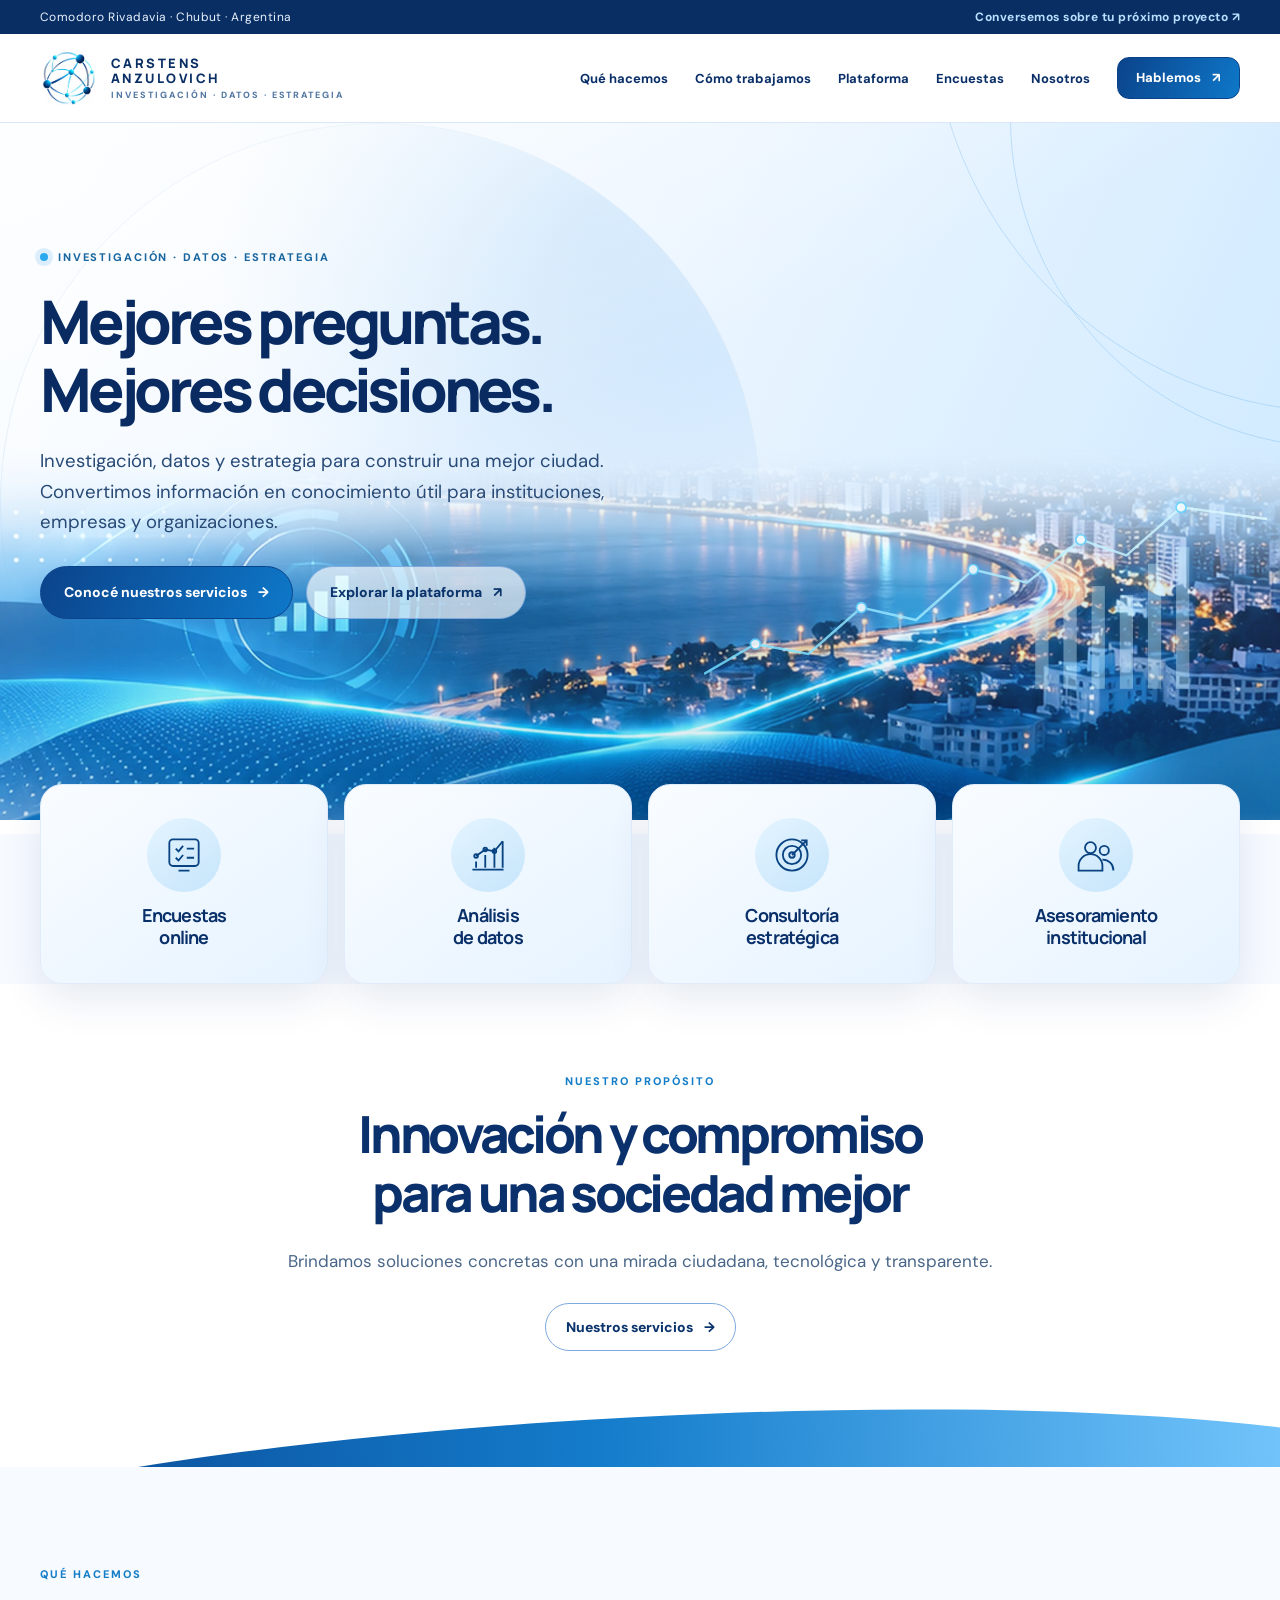
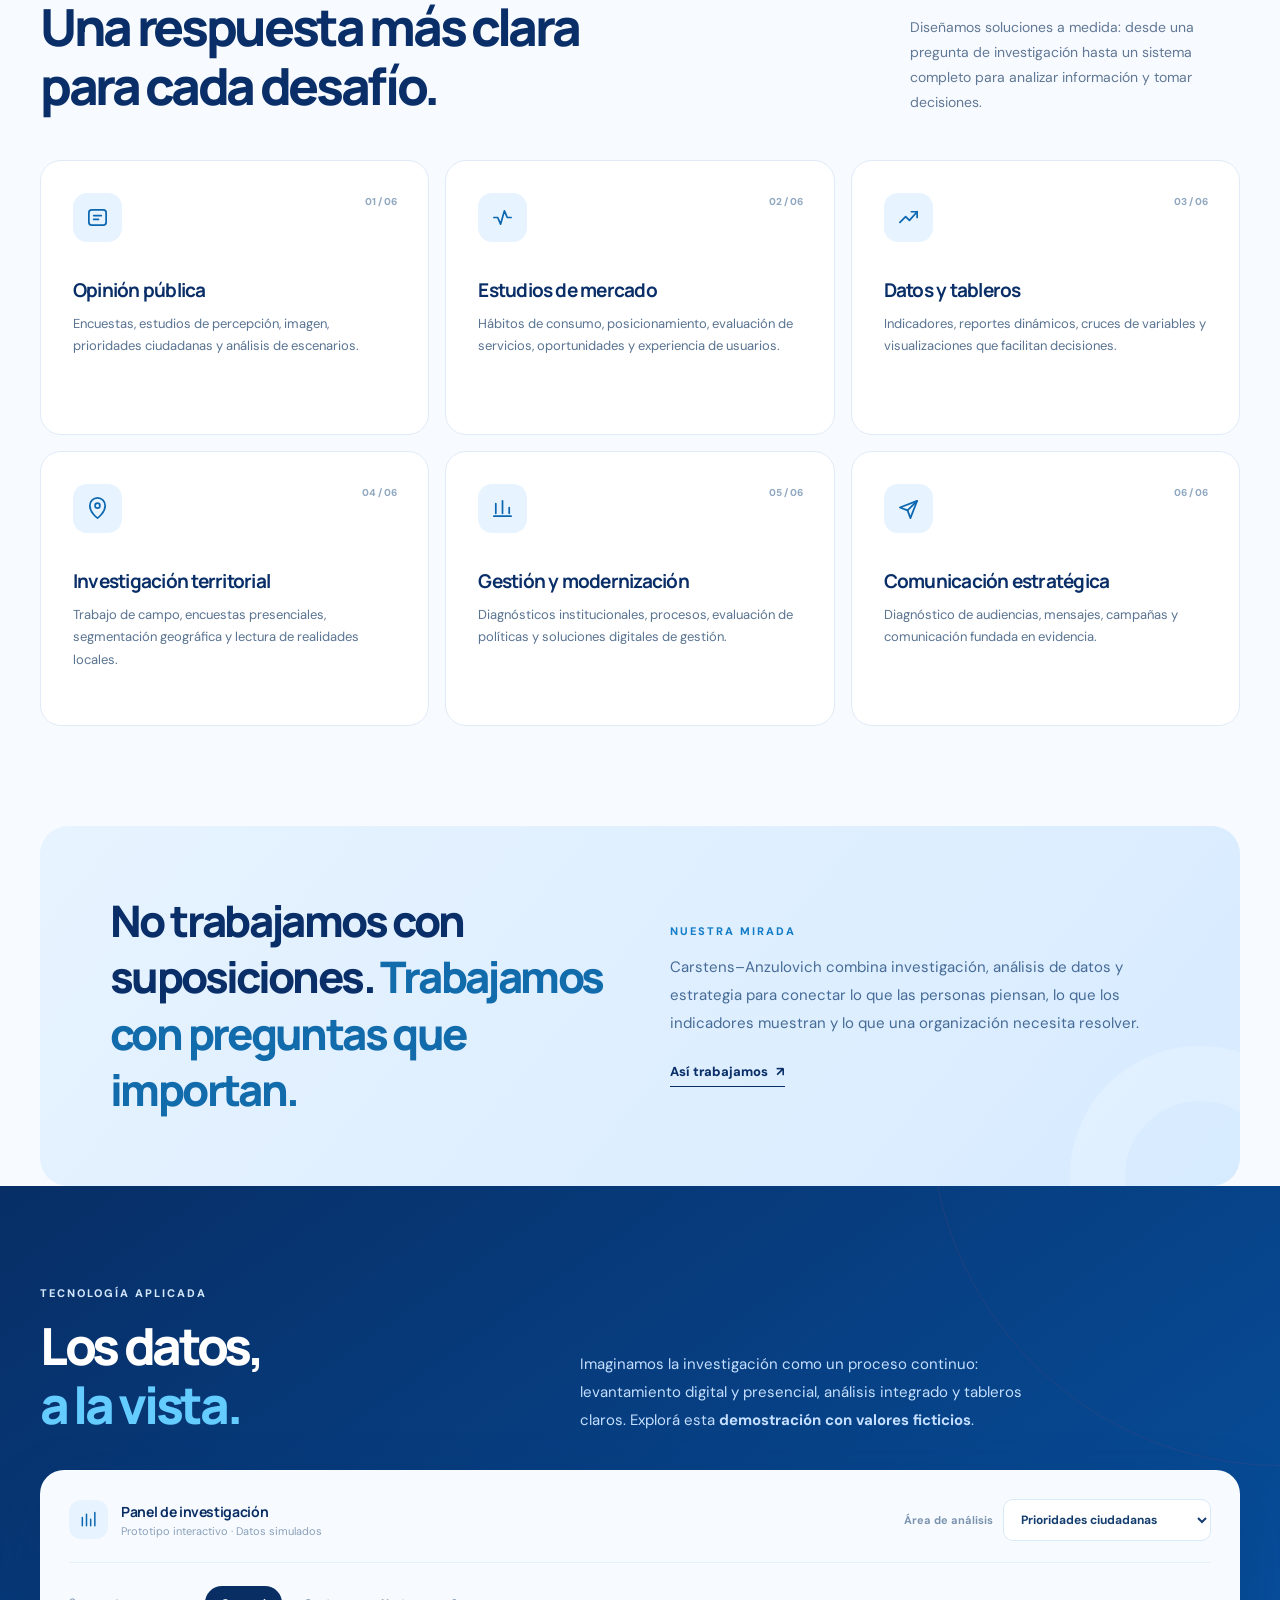
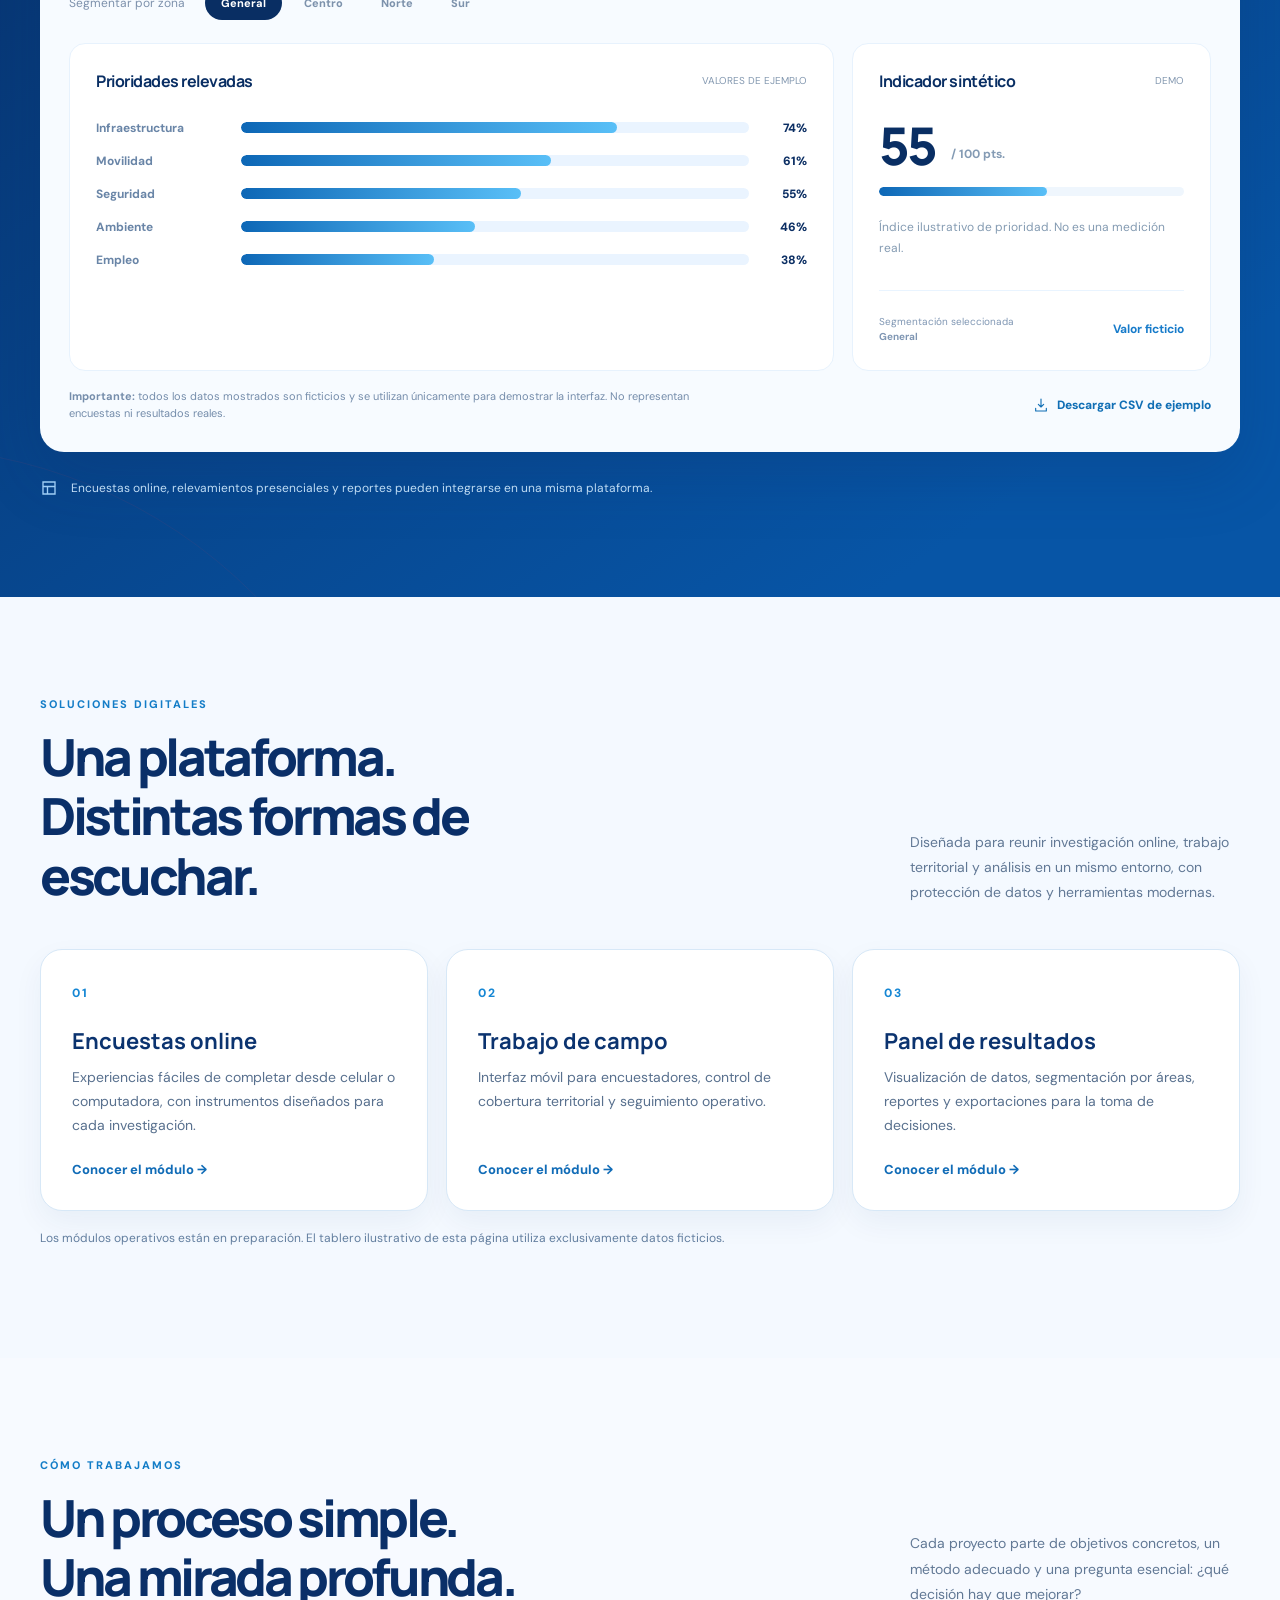
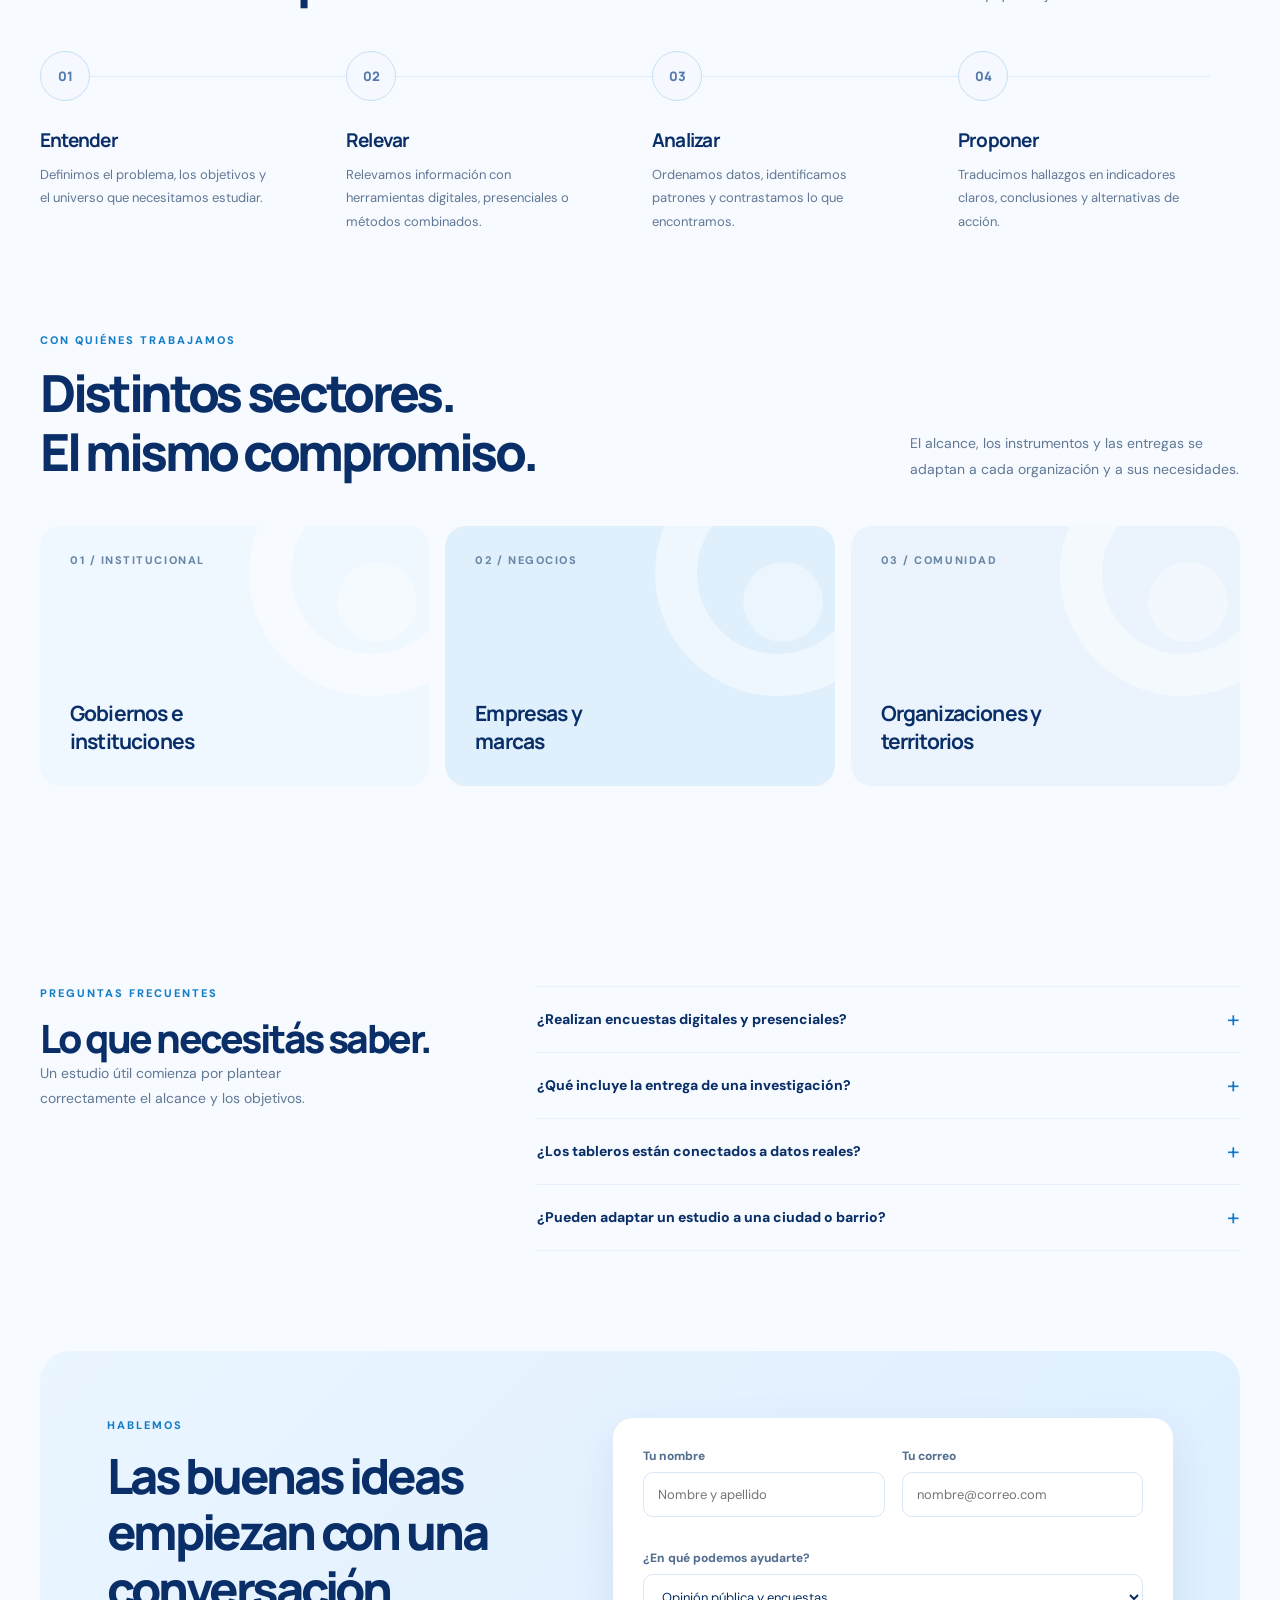
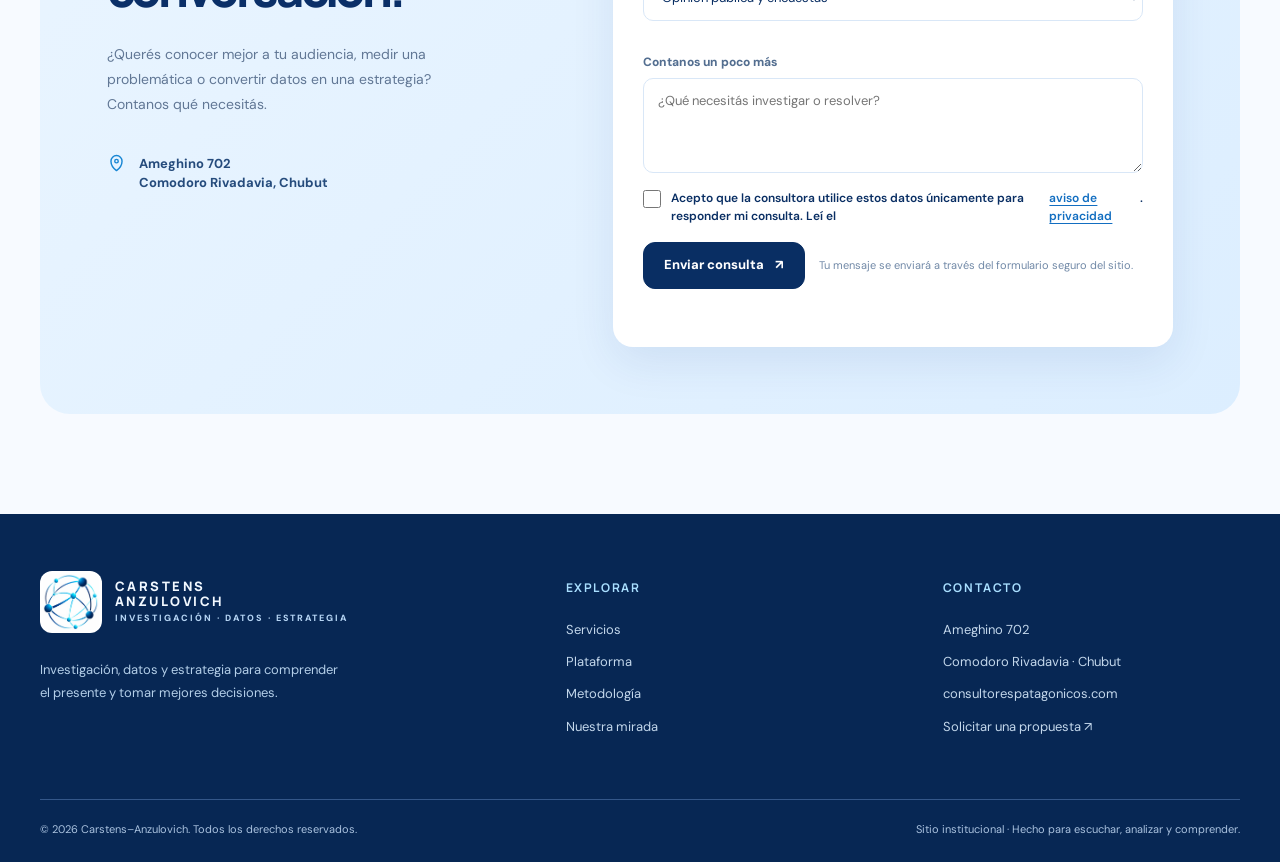
==== commit e2654f73: "Corregir dominio oficial a consultorespatagonicos.com" ====
--- a/site/index.html
+++ b/site/index.html
@@ -9,13 +9,13 @@
 <meta content="website" property="og:type"/>
 <meta content="Carstens–Anzulovich | Investigación, datos y estrategia" property="og:title"/>
 <meta content="Transformamos preguntas en información útil e información en mejores decisiones." property="og:description"/>
-<link href="https://consultorespatagonicos.com.ar/" rel="canonical"/>
-<meta content="https://consultorespatagonicos.com.ar/" property="og:url"/>
+<link href="https://consultorespatagonicos.com/" rel="canonical"/>
+<meta content="https://consultorespatagonicos.com/" property="og:url"/>
 <meta content="Carstens–Anzulovich Consultora" property="og:site_name"/>
 <meta content="summary" name="twitter:card"/>
 <meta content="Carstens–Anzulovich | Investigación, datos y estrategia" name="twitter:title"/>
 <meta content="Mejores preguntas. Mejores decisiones. Estudios de opinión pública, investigación, datos y estrategia." name="twitter:description"/>
-<script type="application/ld+json">{"@context":"https://schema.org","@type":"Organization","name":"Carstens–Anzulovich Consultora","url":"https://consultorespatagonicos.com.ar/","description":"Investigación de opinión pública, estudios de mercado, relevamientos y análisis de datos.","logo":"https://consultorespatagonicos.com.ar/logo.webp","address":{"@type":"PostalAddress","streetAddress":"Ameghino 702","addressLocality":"Comodoro Rivadavia","addressRegion":"Chubut","addressCountry":"AR"}}</script>
+<script type="application/ld+json">{"@context":"https://schema.org","@type":"Organization","name":"Carstens–Anzulovich Consultora","url":"https://consultorespatagonicos.com/","description":"Investigación de opinión pública, estudios de mercado, relevamientos y análisis de datos.","logo":"https://consultorespatagonicos.com/logo.webp","address":{"@type":"PostalAddress","streetAddress":"Ameghino 702","addressLocality":"Comodoro Rivadavia","addressRegion":"Chubut","addressCountry":"AR"}}</script>
 <link href="favicon.png" rel="icon" type="image/png"/>
 <link href="https://fonts.googleapis.com" rel="preconnect"/>
 <link crossorigin="" href="https://fonts.gstatic.com" rel="preconnect"/>
@@ -314,7 +314,7 @@
 <section aria-labelledby="faqTitle" class="section faq-section"><div class="shell faq-grid"><div><span class="section-kicker">Preguntas frecuentes</span><h2 id="faqTitle">Lo que necesitás saber.</h2><p>Un estudio útil comienza por plantear correctamente el alcance y los objetivos.</p></div><div><details><summary>¿Realizan encuestas digitales y presenciales?</summary><p>Podemos diseñar investigaciones online, relevamientos territoriales o proyectos mixtos. El método se define según el público, la cobertura y el propósito del estudio.</p></details><details><summary>¿Qué incluye la entrega de una investigación?</summary><p>Según el proyecto, puede incluir bases depuradas, cruces de variables, informes ejecutivos, visualizaciones y recomendaciones para la toma de decisiones.</p></details><details><summary>¿Los tableros están conectados a datos reales?</summary><p>El panel visible en esta web es una demostración con datos ficticios. La integración de un proyecto real requiere configurar encuestas, almacenamiento y accesos a sus propios resultados.</p></details><details><summary>¿Pueden adaptar un estudio a una ciudad o barrio?</summary><p>Sí. La cobertura territorial, el universo, el cuestionario y el diseño muestral deben definirse para cada investigación, así como las medidas para proteger los datos personales.</p></details></div></div></section>
 <section aria-labelledby="contactTitle" class="contact-section" id="contacto"><div class="shell"><div class="contact-card"><div class="contact-intro"><span class="section-kicker">Hablemos</span><h2 id="contactTitle">Las buenas ideas empiezan con una conversación.</h2><p>¿Querés conocer mejor a tu audiencia, medir una problemática o convertir datos en una estrategia? Contanos qué necesitás.</p><div class="contact-detail"><svg fill="none" stroke="currentColor" stroke-linecap="round" stroke-linejoin="round" stroke-width="1.8" viewbox="0 0 24 24"><path d="M12 21s7-5.4 7-12a7 7 0 0 0-14 0c0 6.6 7 12 7 12Z"></path><circle cx="12" cy="9" r="2.2"></circle></svg><span>Ameghino 702<br/>Comodoro Rivadavia, Chubut</span></div></div><form action="/gracias.html" class="contact-form" data-netlify="true" id="contactForm" method="POST" name="consulta-consultoresca" netlify-honeypot="bot-field"><input name="form-name" type="hidden" value="consulta-consultoresca"/><p aria-hidden="true" class="sr-only"><label>Dejar este campo vacío <input autocomplete="off" name="bot-field" tabindex="-1"/></label></p><div class="form-grid"><div class="form-field"><label for="clientName">Tu nombre</label><input autocomplete="name" id="clientName" maxlength="120" name="name" placeholder="Nombre y apellido" required=""/></div><div class="form-field"><label for="clientEmail">Tu correo</label><input autocomplete="email" id="clientEmail" maxlength="180" name="email" placeholder="nombre@correo.com" required="" type="email"/></div><div class="form-field full"><label for="projectType">¿En qué podemos ayudarte?</label><select id="projectType" name="type"><option>Opinión pública y encuestas</option><option>Estudios de mercado</option><option>Datos y tableros</option><option>Gestión y modernización</option><option>Comunicación estratégica</option><option>Otro proyecto</option></select></div><div class="form-field full"><label for="clientMessage">Contanos un poco más</label><textarea id="clientMessage" maxlength="2500" name="message" placeholder="¿Qué necesitás investigar o resolver?" required=""></textarea></div></div><div class="form-field full"><label class="consent-label" for="contactConsent"><input id="contactConsent" name="consentimiento" required="" type="checkbox" value="Sí"/> Acepto que la consultora utilice estos datos únicamente para responder mi consulta. Leí el <a href="/privacidad.html" rel="noopener" target="_blank">aviso de privacidad</a>.</label></div><div class="form-send"><button class="btn" id="contactSubmit" type="submit">Enviar consulta <span aria-hidden="true">↗</span></button><p class="form-note" id="contactHelp">Tu mensaje se enviará a través del formulario seguro del sitio.</p></div><p aria-live="polite" id="formStatus" role="status"></p></form></div></div></section>
 </main>
-<footer class="footer"><div class="shell"><div class="footer-top"><div class="footer-brand"><a class="brand" href="#inicio"><img alt="Símbolo de Carstens Anzulovich" class="brand-mark" src="logo-mark.webp"/><span class="brand-word"><strong>CARSTENS<br/>ANZULOVICH</strong><span>Investigación · Datos · Estrategia</span></span></a><p>Investigación, datos y estrategia para comprender el presente y tomar mejores decisiones.</p></div><div class="footer-col"><h3>Explorar</h3><a href="#servicios">Servicios</a><a href="#plataforma">Plataforma</a><a href="#metodo">Metodología</a><a href="#nosotros">Nuestra mirada</a></div><div class="footer-col"><h3>Contacto</h3><p>Ameghino 702</p><p>Comodoro Rivadavia · Chubut</p><a href="https://consultorespatagonicos.com.ar/">consultorespatagonicos.com.ar</a><a href="#contacto">Solicitar una propuesta ↗</a></div></div><div class="footer-bottom"><span>© <span id="year"></span> Carstens–Anzulovich. Todos los derechos reservados.</span><span>Sitio institucional · Hecho para escuchar, analizar y comprender.</span></div></div></footer>
+<footer class="footer"><div class="shell"><div class="footer-top"><div class="footer-brand"><a class="brand" href="#inicio"><img alt="Símbolo de Carstens Anzulovich" class="brand-mark" src="logo-mark.webp"/><span class="brand-word"><strong>CARSTENS<br/>ANZULOVICH</strong><span>Investigación · Datos · Estrategia</span></span></a><p>Investigación, datos y estrategia para comprender el presente y tomar mejores decisiones.</p></div><div class="footer-col"><h3>Explorar</h3><a href="#servicios">Servicios</a><a href="#plataforma">Plataforma</a><a href="#metodo">Metodología</a><a href="#nosotros">Nuestra mirada</a></div><div class="footer-col"><h3>Contacto</h3><p>Ameghino 702</p><p>Comodoro Rivadavia · Chubut</p><a href="https://consultorespatagonicos.com/">consultorespatagonicos.com</a><a href="#contacto">Solicitar una propuesta ↗</a></div></div><div class="footer-bottom"><span>© <span id="year"></span> Carstens–Anzulovich. Todos los derechos reservados.</span><span>Sitio institucional · Hecho para escuchar, analizar y comprender.</span></div></div></footer>
 <script>
     'use strict';
     const menuToggle = document.querySelector('#menuToggle');
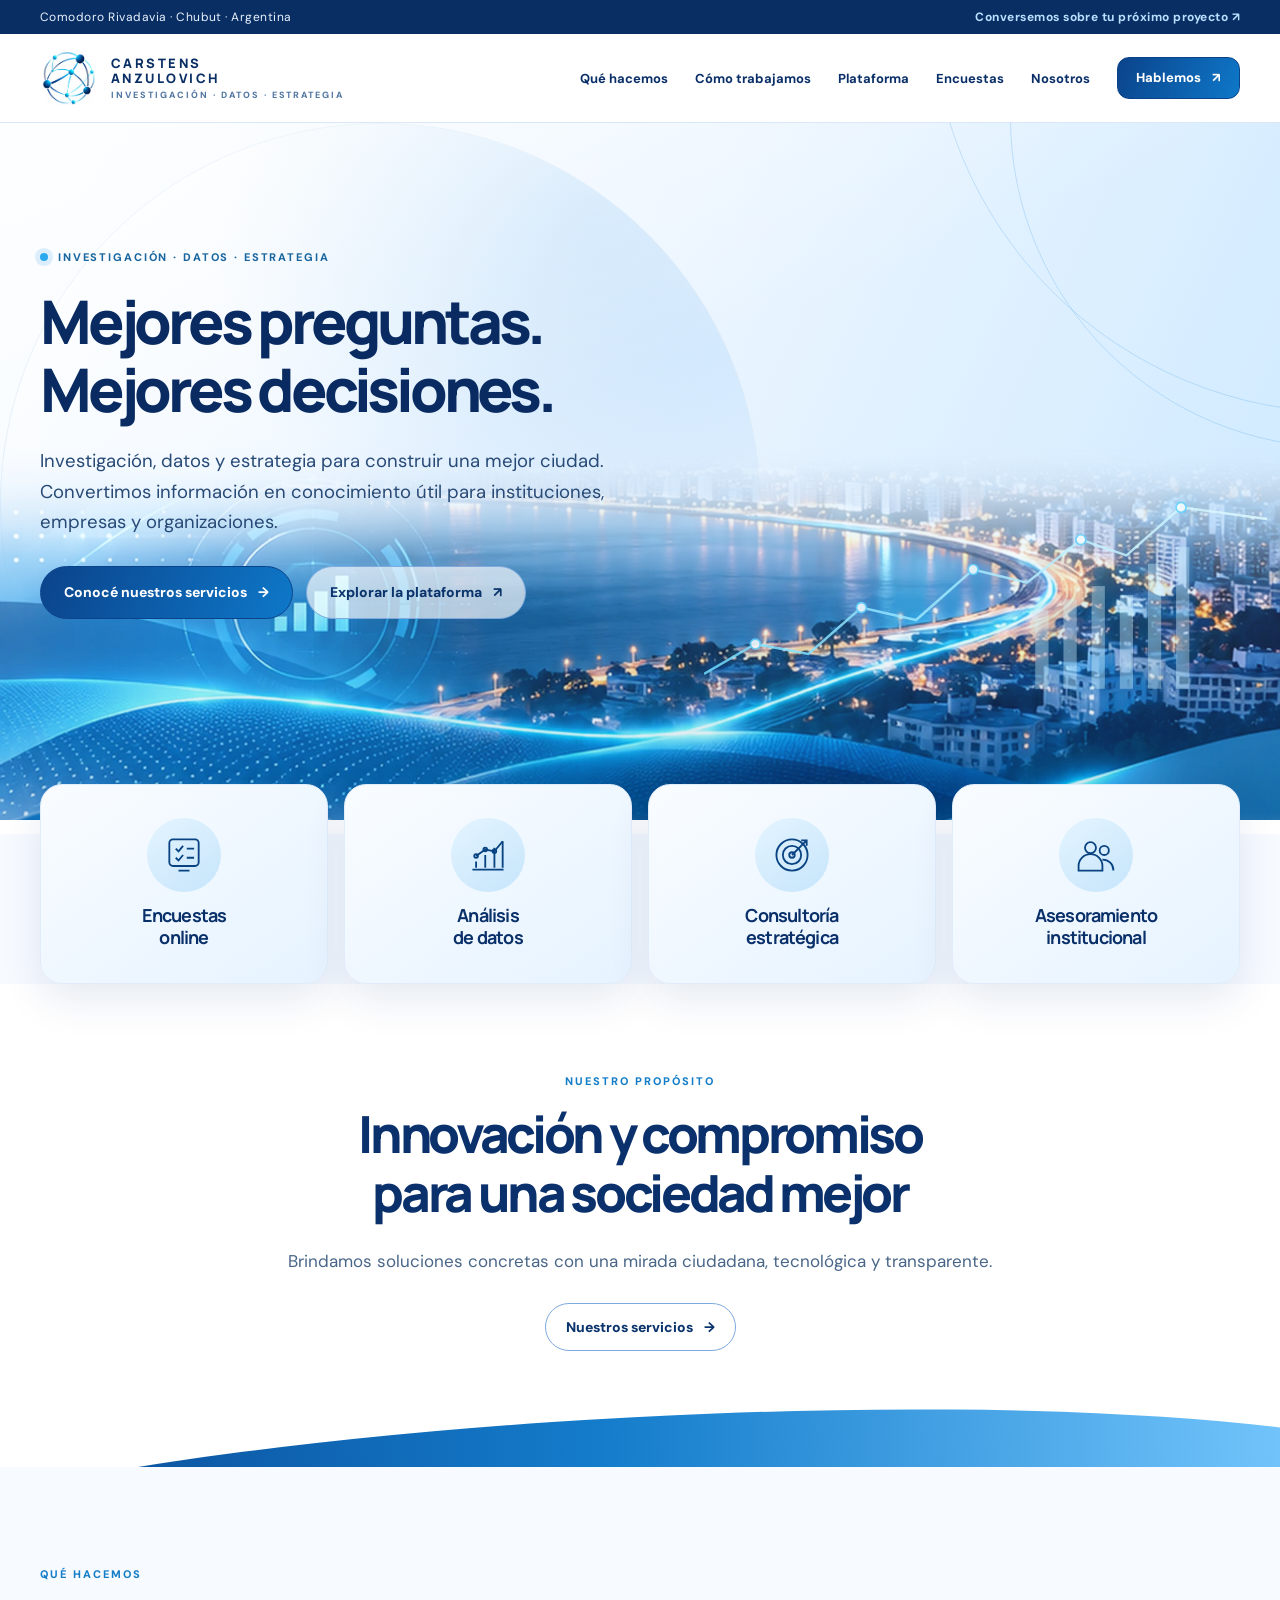
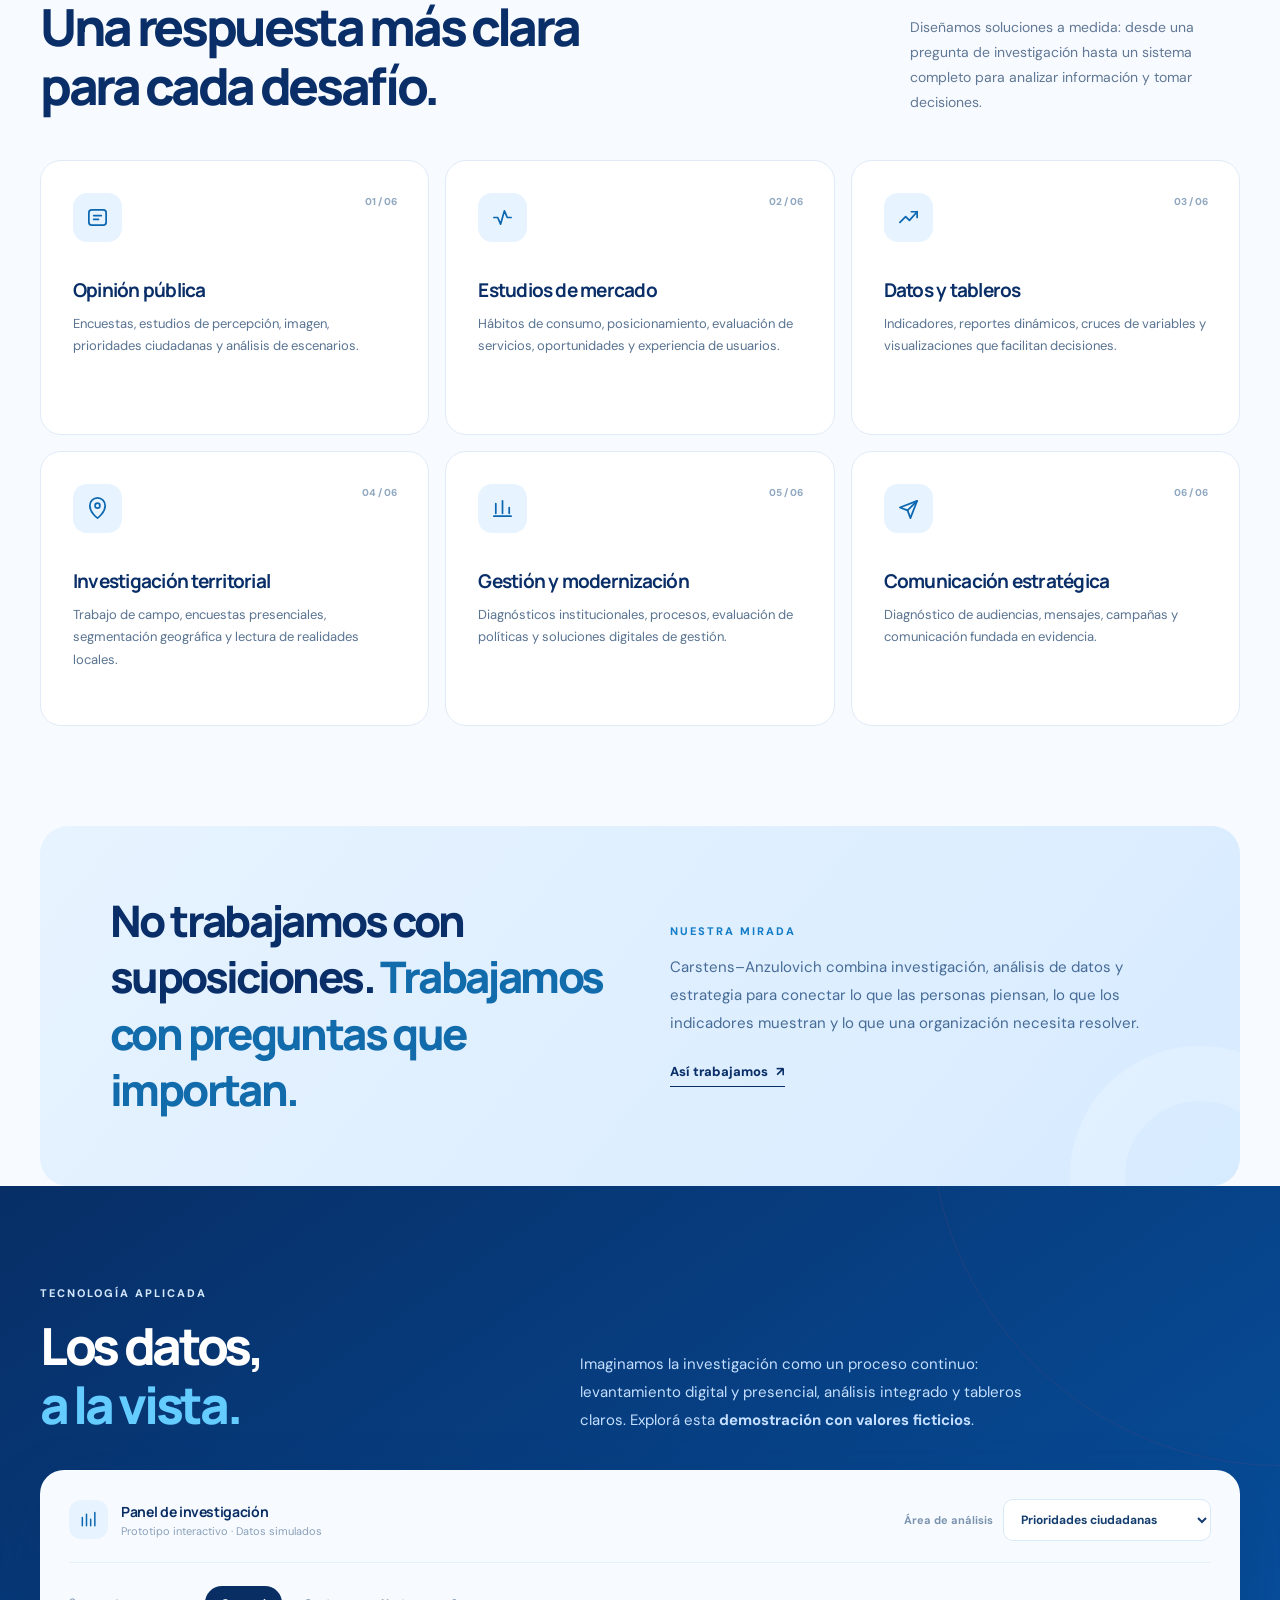
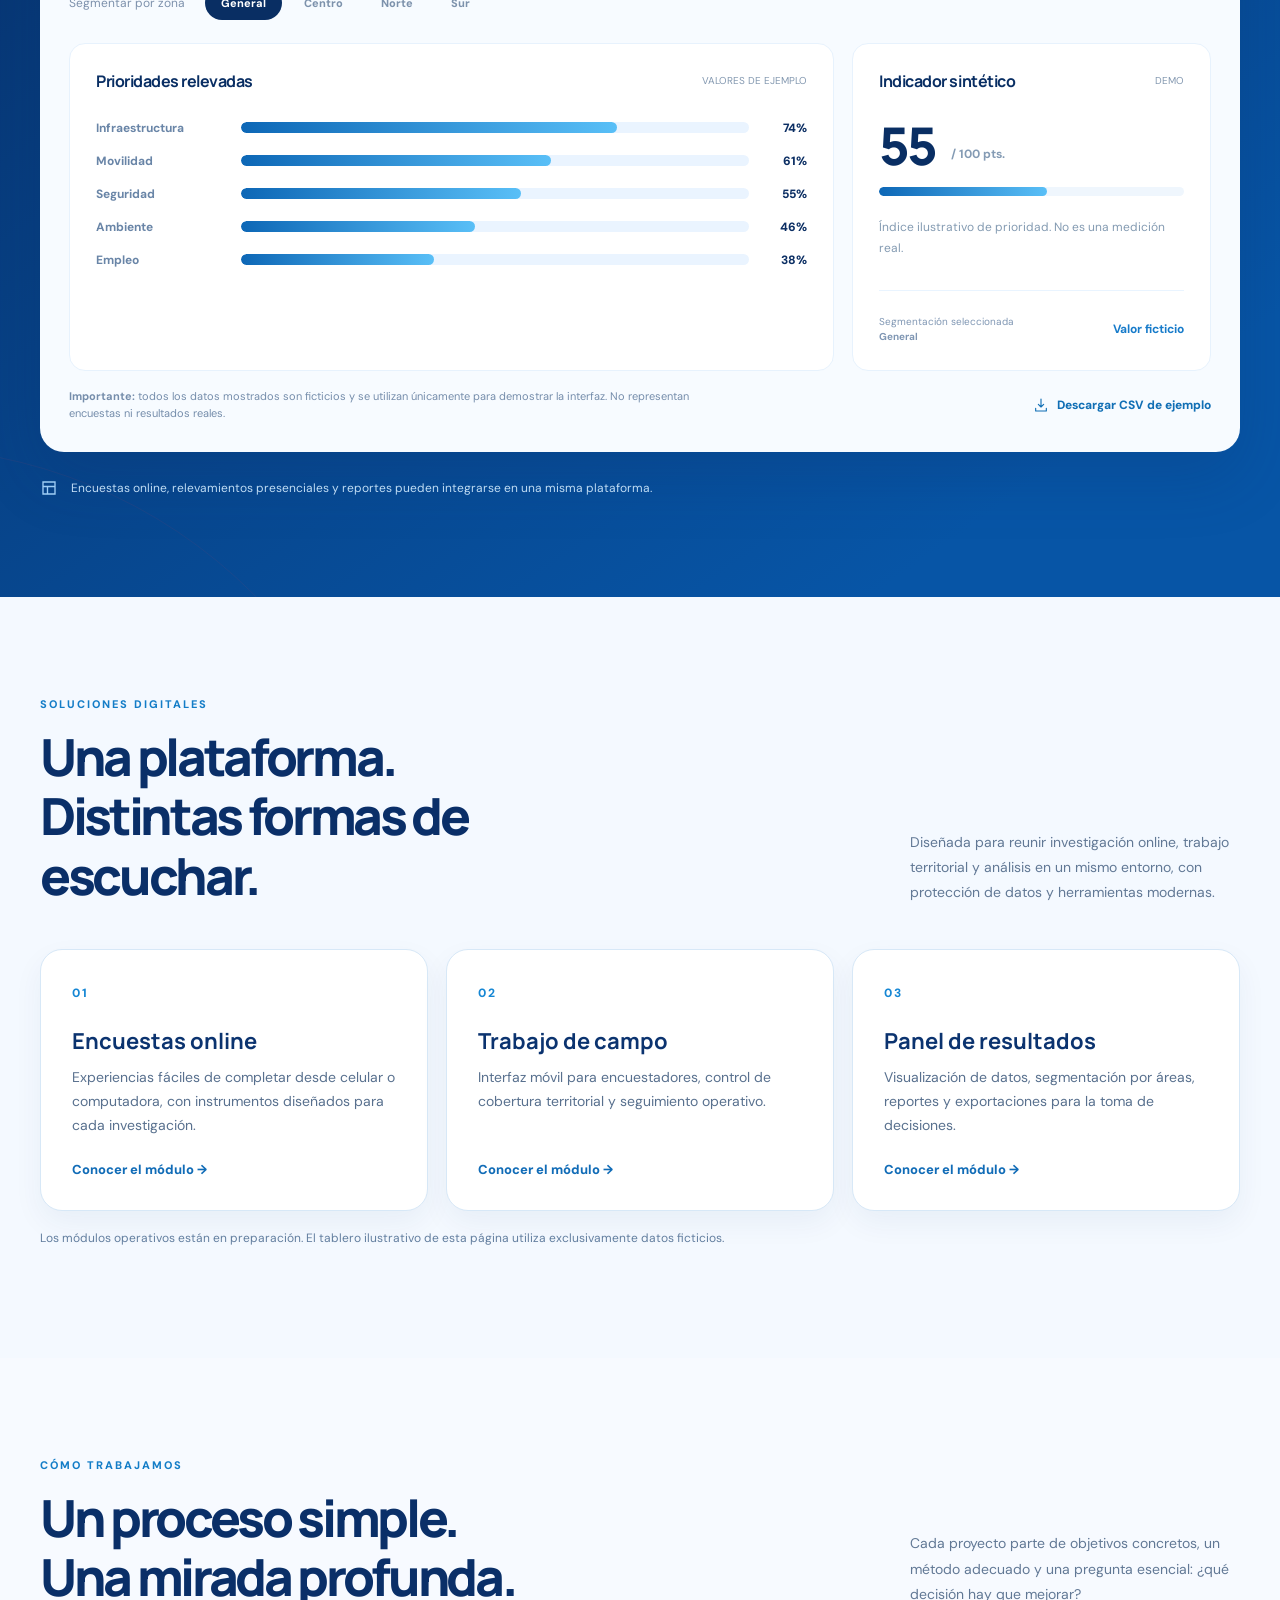
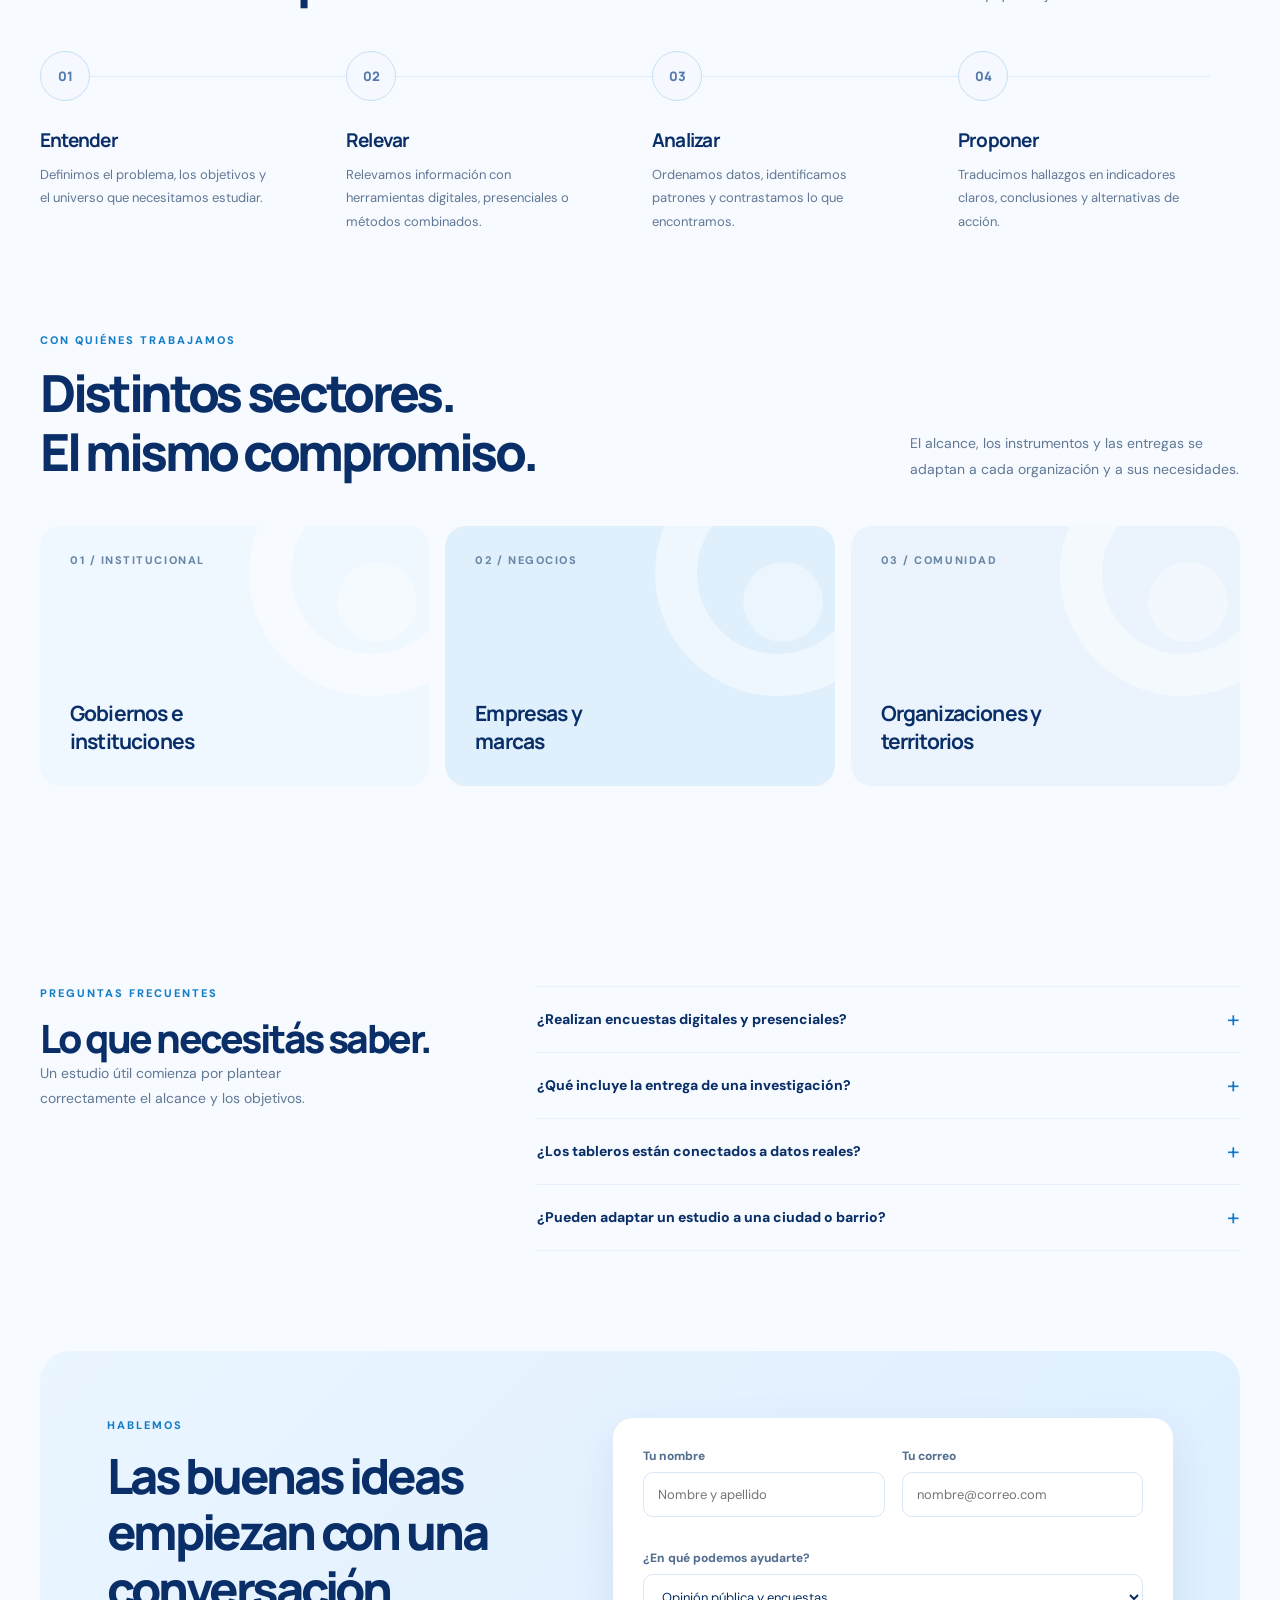
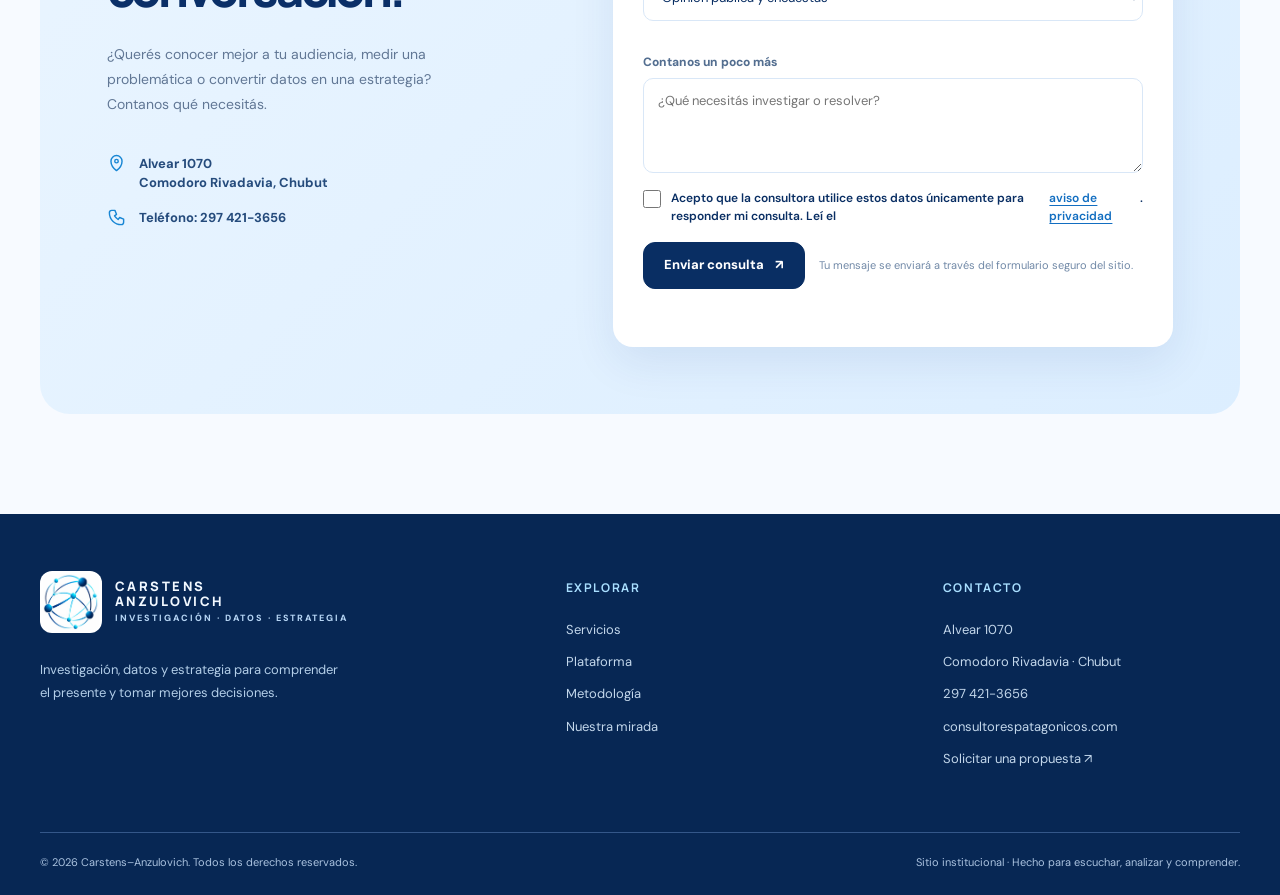
==== commit 029551c1: "Actualizar domicilio y teléfono institucional" ====
--- a/site/index.html
+++ b/site/index.html
@@ -15,7 +15,7 @@
 <meta content="summary" name="twitter:card"/>
 <meta content="Carstens–Anzulovich | Investigación, datos y estrategia" name="twitter:title"/>
 <meta content="Mejores preguntas. Mejores decisiones. Estudios de opinión pública, investigación, datos y estrategia." name="twitter:description"/>
-<script type="application/ld+json">{"@context":"https://schema.org","@type":"Organization","name":"Carstens–Anzulovich Consultora","url":"https://consultorespatagonicos.com/","description":"Investigación de opinión pública, estudios de mercado, relevamientos y análisis de datos.","logo":"https://consultorespatagonicos.com/logo.webp","address":{"@type":"PostalAddress","streetAddress":"Ameghino 702","addressLocality":"Comodoro Rivadavia","addressRegion":"Chubut","addressCountry":"AR"}}</script>
+<script type="application/ld+json">{"@context":"https://schema.org","@type":"Organization","name":"Carstens–Anzulovich Consultora","url":"https://consultorespatagonicos.com/","description":"Investigación de opinión pública, estudios de mercado, relevamientos y análisis de datos.","logo":"https://consultorespatagonicos.com/logo.webp","address":{"@type":"PostalAddress","streetAddress":"Alvear 1070","addressLocality":"Comodoro Rivadavia","addressRegion":"Chubut","addressCountry":"AR"},"telephone":"2974213656"}</script>
 <link href="favicon.png" rel="icon" type="image/png"/>
 <link href="https://fonts.googleapis.com" rel="preconnect"/>
 <link crossorigin="" href="https://fonts.gstatic.com" rel="preconnect"/>
@@ -312,9 +312,9 @@
 <section aria-labelledby="methodTitle" class="section" id="metodo"><div class="shell"><div class="section-head"><div><span class="section-kicker">Cómo trabajamos</span><h2 id="methodTitle">Un proceso simple.<br/>Una mirada profunda.</h2></div><p>Cada proyecto parte de objetivos concretos, un método adecuado y una pregunta esencial: ¿qué decisión hay que mejorar?</p></div><div class="steps"><div class="step"><span class="step-number">01</span><h3>Entender</h3><p>Definimos el problema, los objetivos y el universo que necesitamos estudiar.</p></div><div class="step"><span class="step-number">02</span><h3>Relevar</h3><p>Relevamos información con herramientas digitales, presenciales o métodos combinados.</p></div><div class="step"><span class="step-number">03</span><h3>Analizar</h3><p>Ordenamos datos, identificamos patrones y contrastamos lo que encontramos.</p></div><div class="step"><span class="step-number">04</span><h3>Proponer</h3><p>Traducimos hallazgos en indicadores claros, conclusiones y alternativas de acción.</p></div></div></div></section>
 <section aria-labelledby="audiencesTitle" class="section" style="padding-top:0"><div class="shell"><div class="section-head"><div><span class="section-kicker">Con quiénes trabajamos</span><h2 id="audiencesTitle">Distintos sectores.<br/>El mismo compromiso.</h2></div><p>El alcance, los instrumentos y las entregas se adaptan a cada organización y a sus necesidades.</p></div><div class="audiences"><article class="audience"><span>01 / INSTITUCIONAL</span><h3>Gobiernos e instituciones</h3></article><article class="audience"><span>02 / NEGOCIOS</span><h3>Empresas y marcas</h3></article><article class="audience"><span>03 / COMUNIDAD</span><h3>Organizaciones y territorios</h3></article></div></div></section>
 <section aria-labelledby="faqTitle" class="section faq-section"><div class="shell faq-grid"><div><span class="section-kicker">Preguntas frecuentes</span><h2 id="faqTitle">Lo que necesitás saber.</h2><p>Un estudio útil comienza por plantear correctamente el alcance y los objetivos.</p></div><div><details><summary>¿Realizan encuestas digitales y presenciales?</summary><p>Podemos diseñar investigaciones online, relevamientos territoriales o proyectos mixtos. El método se define según el público, la cobertura y el propósito del estudio.</p></details><details><summary>¿Qué incluye la entrega de una investigación?</summary><p>Según el proyecto, puede incluir bases depuradas, cruces de variables, informes ejecutivos, visualizaciones y recomendaciones para la toma de decisiones.</p></details><details><summary>¿Los tableros están conectados a datos reales?</summary><p>El panel visible en esta web es una demostración con datos ficticios. La integración de un proyecto real requiere configurar encuestas, almacenamiento y accesos a sus propios resultados.</p></details><details><summary>¿Pueden adaptar un estudio a una ciudad o barrio?</summary><p>Sí. La cobertura territorial, el universo, el cuestionario y el diseño muestral deben definirse para cada investigación, así como las medidas para proteger los datos personales.</p></details></div></div></section>
-<section aria-labelledby="contactTitle" class="contact-section" id="contacto"><div class="shell"><div class="contact-card"><div class="contact-intro"><span class="section-kicker">Hablemos</span><h2 id="contactTitle">Las buenas ideas empiezan con una conversación.</h2><p>¿Querés conocer mejor a tu audiencia, medir una problemática o convertir datos en una estrategia? Contanos qué necesitás.</p><div class="contact-detail"><svg fill="none" stroke="currentColor" stroke-linecap="round" stroke-linejoin="round" stroke-width="1.8" viewbox="0 0 24 24"><path d="M12 21s7-5.4 7-12a7 7 0 0 0-14 0c0 6.6 7 12 7 12Z"></path><circle cx="12" cy="9" r="2.2"></circle></svg><span>Ameghino 702<br/>Comodoro Rivadavia, Chubut</span></div></div><form action="/gracias.html" class="contact-form" data-netlify="true" id="contactForm" method="POST" name="consulta-consultoresca" netlify-honeypot="bot-field"><input name="form-name" type="hidden" value="consulta-consultoresca"/><p aria-hidden="true" class="sr-only"><label>Dejar este campo vacío <input autocomplete="off" name="bot-field" tabindex="-1"/></label></p><div class="form-grid"><div class="form-field"><label for="clientName">Tu nombre</label><input autocomplete="name" id="clientName" maxlength="120" name="name" placeholder="Nombre y apellido" required=""/></div><div class="form-field"><label for="clientEmail">Tu correo</label><input autocomplete="email" id="clientEmail" maxlength="180" name="email" placeholder="nombre@correo.com" required="" type="email"/></div><div class="form-field full"><label for="projectType">¿En qué podemos ayudarte?</label><select id="projectType" name="type"><option>Opinión pública y encuestas</option><option>Estudios de mercado</option><option>Datos y tableros</option><option>Gestión y modernización</option><option>Comunicación estratégica</option><option>Otro proyecto</option></select></div><div class="form-field full"><label for="clientMessage">Contanos un poco más</label><textarea id="clientMessage" maxlength="2500" name="message" placeholder="¿Qué necesitás investigar o resolver?" required=""></textarea></div></div><div class="form-field full"><label class="consent-label" for="contactConsent"><input id="contactConsent" name="consentimiento" required="" type="checkbox" value="Sí"/> Acepto que la consultora utilice estos datos únicamente para responder mi consulta. Leí el <a href="/privacidad.html" rel="noopener" target="_blank">aviso de privacidad</a>.</label></div><div class="form-send"><button class="btn" id="contactSubmit" type="submit">Enviar consulta <span aria-hidden="true">↗</span></button><p class="form-note" id="contactHelp">Tu mensaje se enviará a través del formulario seguro del sitio.</p></div><p aria-live="polite" id="formStatus" role="status"></p></form></div></div></section>
+<section aria-labelledby="contactTitle" class="contact-section" id="contacto"><div class="shell"><div class="contact-card"><div class="contact-intro"><span class="section-kicker">Hablemos</span><h2 id="contactTitle">Las buenas ideas empiezan con una conversación.</h2><p>¿Querés conocer mejor a tu audiencia, medir una problemática o convertir datos en una estrategia? Contanos qué necesitás.</p><div class="contact-detail"><svg fill="none" stroke="currentColor" stroke-linecap="round" stroke-linejoin="round" stroke-width="1.8" viewbox="0 0 24 24"><path d="M12 21s7-5.4 7-12a7 7 0 0 0-14 0c0 6.6 7 12 7 12Z"></path><circle cx="12" cy="9" r="2.2"></circle></svg><span>Alvear 1070<br/>Comodoro Rivadavia, Chubut</span></div><div class="contact-detail"><svg fill="none" stroke="currentColor" stroke-linecap="round" stroke-linejoin="round" stroke-width="1.8" viewbox="0 0 24 24"><path d="M6 3h4l2 5-2.5 2a16 16 0 0 0 4.5 4.5L16 12l5 2v4a3 3 0 0 1-3 3C9.7 21 3 14.3 3 6a3 3 0 0 1 3-3Z"></path></svg><span>Teléfono: <a href="tel:2974213656">297 421-3656</a></span></div></div><form action="/gracias.html" class="contact-form" data-netlify="true" id="contactForm" method="POST" name="consulta-consultoresca" netlify-honeypot="bot-field"><input name="form-name" type="hidden" value="consulta-consultoresca"/><p aria-hidden="true" class="sr-only"><label>Dejar este campo vacío <input autocomplete="off" name="bot-field" tabindex="-1"/></label></p><div class="form-grid"><div class="form-field"><label for="clientName">Tu nombre</label><input autocomplete="name" id="clientName" maxlength="120" name="name" placeholder="Nombre y apellido" required=""/></div><div class="form-field"><label for="clientEmail">Tu correo</label><input autocomplete="email" id="clientEmail" maxlength="180" name="email" placeholder="nombre@correo.com" required="" type="email"/></div><div class="form-field full"><label for="projectType">¿En qué podemos ayudarte?</label><select id="projectType" name="type"><option>Opinión pública y encuestas</option><option>Estudios de mercado</option><option>Datos y tableros</option><option>Gestión y modernización</option><option>Comunicación estratégica</option><option>Otro proyecto</option></select></div><div class="form-field full"><label for="clientMessage">Contanos un poco más</label><textarea id="clientMessage" maxlength="2500" name="message" placeholder="¿Qué necesitás investigar o resolver?" required=""></textarea></div></div><div class="form-field full"><label class="consent-label" for="contactConsent"><input id="contactConsent" name="consentimiento" required="" type="checkbox" value="Sí"/> Acepto que la consultora utilice estos datos únicamente para responder mi consulta. Leí el <a href="/privacidad.html" rel="noopener" target="_blank">aviso de privacidad</a>.</label></div><div class="form-send"><button class="btn" id="contactSubmit" type="submit">Enviar consulta <span aria-hidden="true">↗</span></button><p class="form-note" id="contactHelp">Tu mensaje se enviará a través del formulario seguro del sitio.</p></div><p aria-live="polite" id="formStatus" role="status"></p></form></div></div></section>
 </main>
-<footer class="footer"><div class="shell"><div class="footer-top"><div class="footer-brand"><a class="brand" href="#inicio"><img alt="Símbolo de Carstens Anzulovich" class="brand-mark" src="logo-mark.webp"/><span class="brand-word"><strong>CARSTENS<br/>ANZULOVICH</strong><span>Investigación · Datos · Estrategia</span></span></a><p>Investigación, datos y estrategia para comprender el presente y tomar mejores decisiones.</p></div><div class="footer-col"><h3>Explorar</h3><a href="#servicios">Servicios</a><a href="#plataforma">Plataforma</a><a href="#metodo">Metodología</a><a href="#nosotros">Nuestra mirada</a></div><div class="footer-col"><h3>Contacto</h3><p>Ameghino 702</p><p>Comodoro Rivadavia · Chubut</p><a href="https://consultorespatagonicos.com/">consultorespatagonicos.com</a><a href="#contacto">Solicitar una propuesta ↗</a></div></div><div class="footer-bottom"><span>© <span id="year"></span> Carstens–Anzulovich. Todos los derechos reservados.</span><span>Sitio institucional · Hecho para escuchar, analizar y comprender.</span></div></div></footer>
+<footer class="footer"><div class="shell"><div class="footer-top"><div class="footer-brand"><a class="brand" href="#inicio"><img alt="Símbolo de Carstens Anzulovich" class="brand-mark" src="logo-mark.webp"/><span class="brand-word"><strong>CARSTENS<br/>ANZULOVICH</strong><span>Investigación · Datos · Estrategia</span></span></a><p>Investigación, datos y estrategia para comprender el presente y tomar mejores decisiones.</p></div><div class="footer-col"><h3>Explorar</h3><a href="#servicios">Servicios</a><a href="#plataforma">Plataforma</a><a href="#metodo">Metodología</a><a href="#nosotros">Nuestra mirada</a></div><div class="footer-col"><h3>Contacto</h3><p>Alvear 1070</p><p>Comodoro Rivadavia · Chubut</p><a href="tel:2974213656">297 421-3656</a><a href="https://consultorespatagonicos.com/">consultorespatagonicos.com</a><a href="#contacto">Solicitar una propuesta ↗</a></div></div><div class="footer-bottom"><span>© <span id="year"></span> Carstens–Anzulovich. Todos los derechos reservados.</span><span>Sitio institucional · Hecho para escuchar, analizar y comprender.</span></div></div></footer>
 <script>
     'use strict';
     const menuToggle = document.querySelector('#menuToggle');
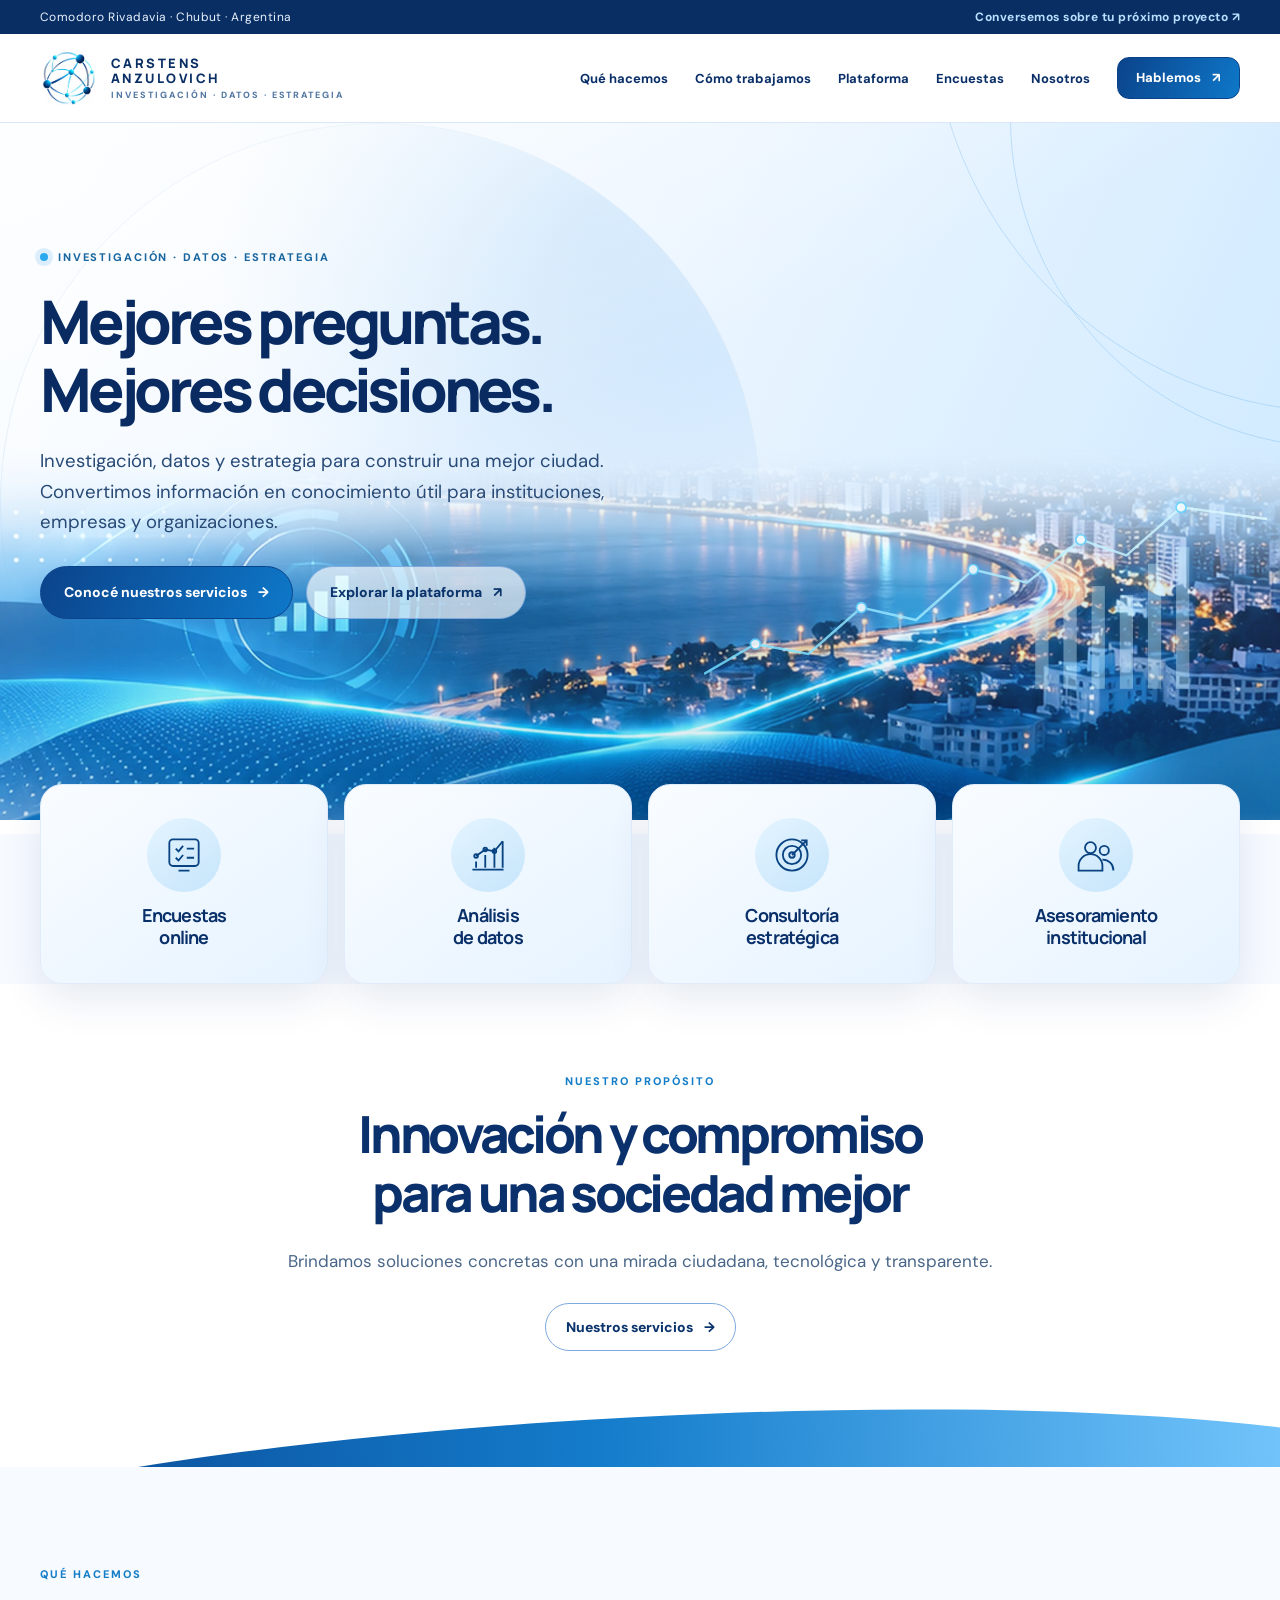
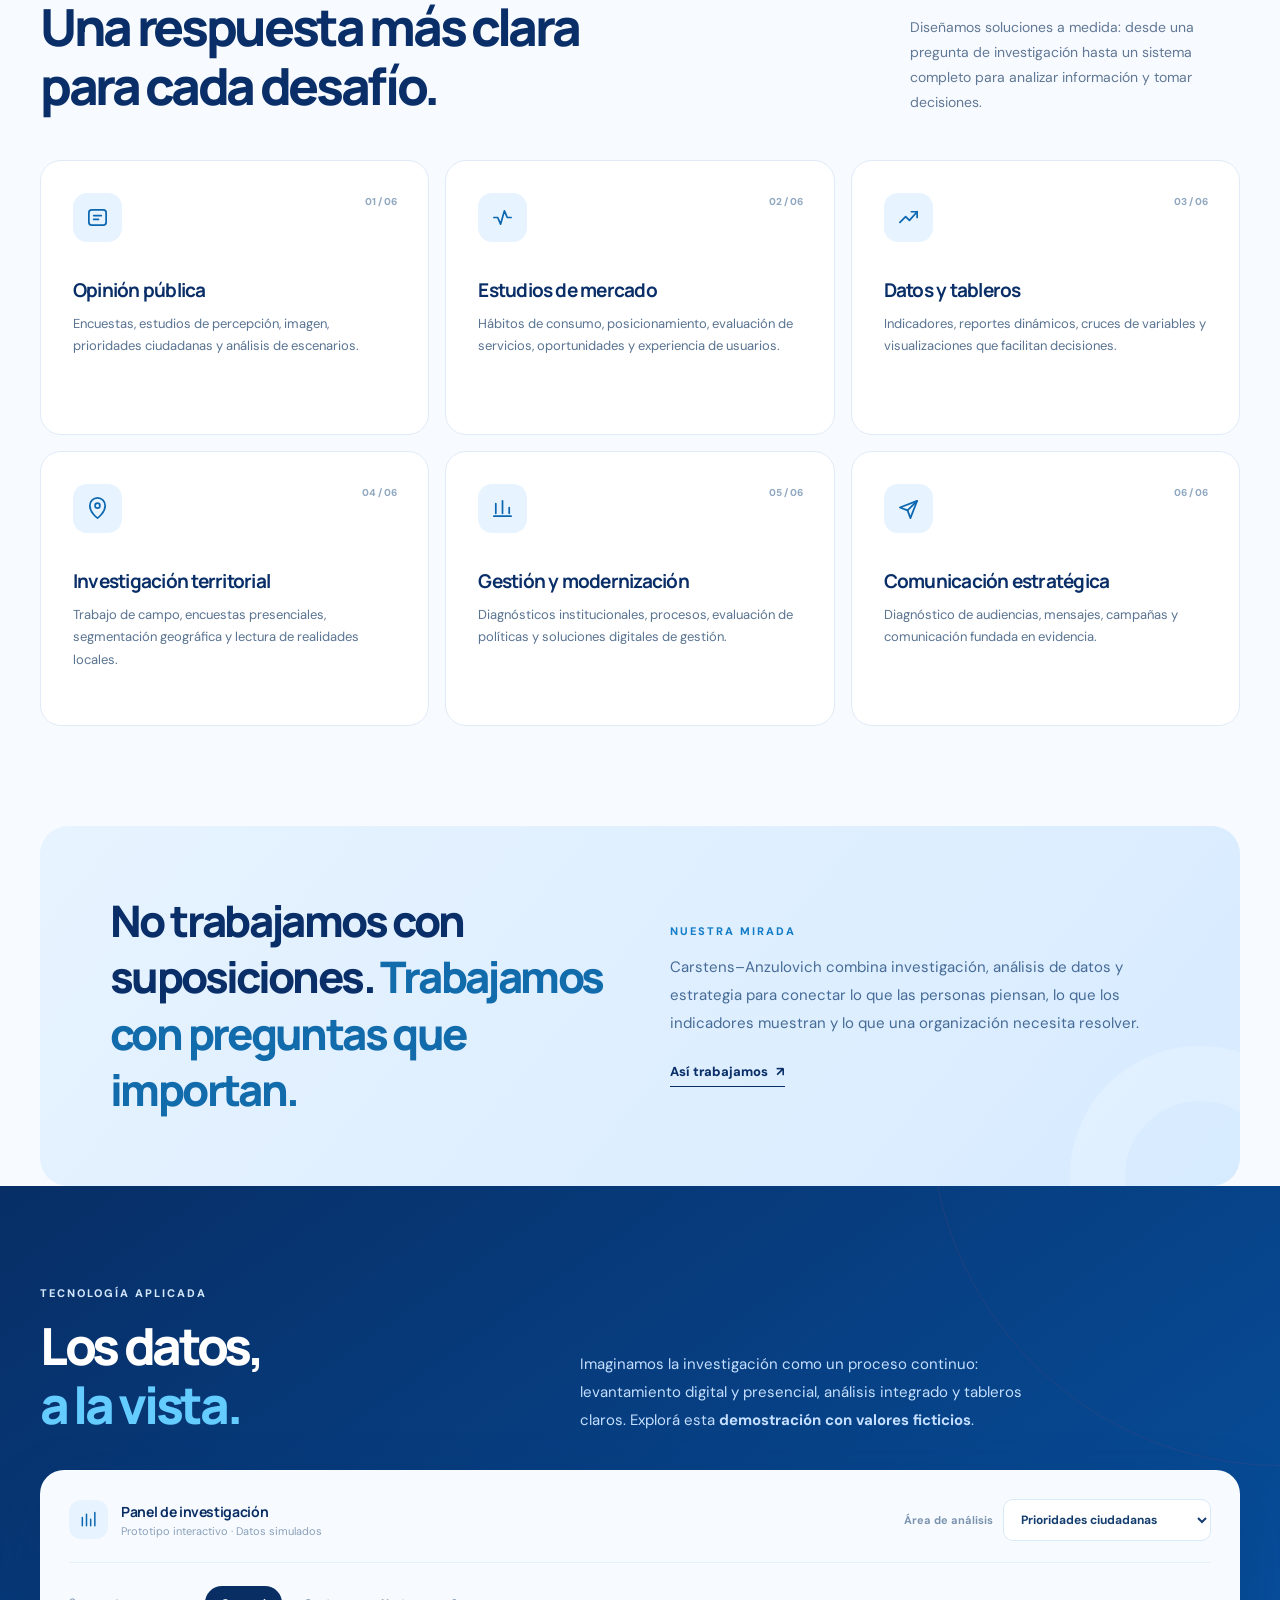
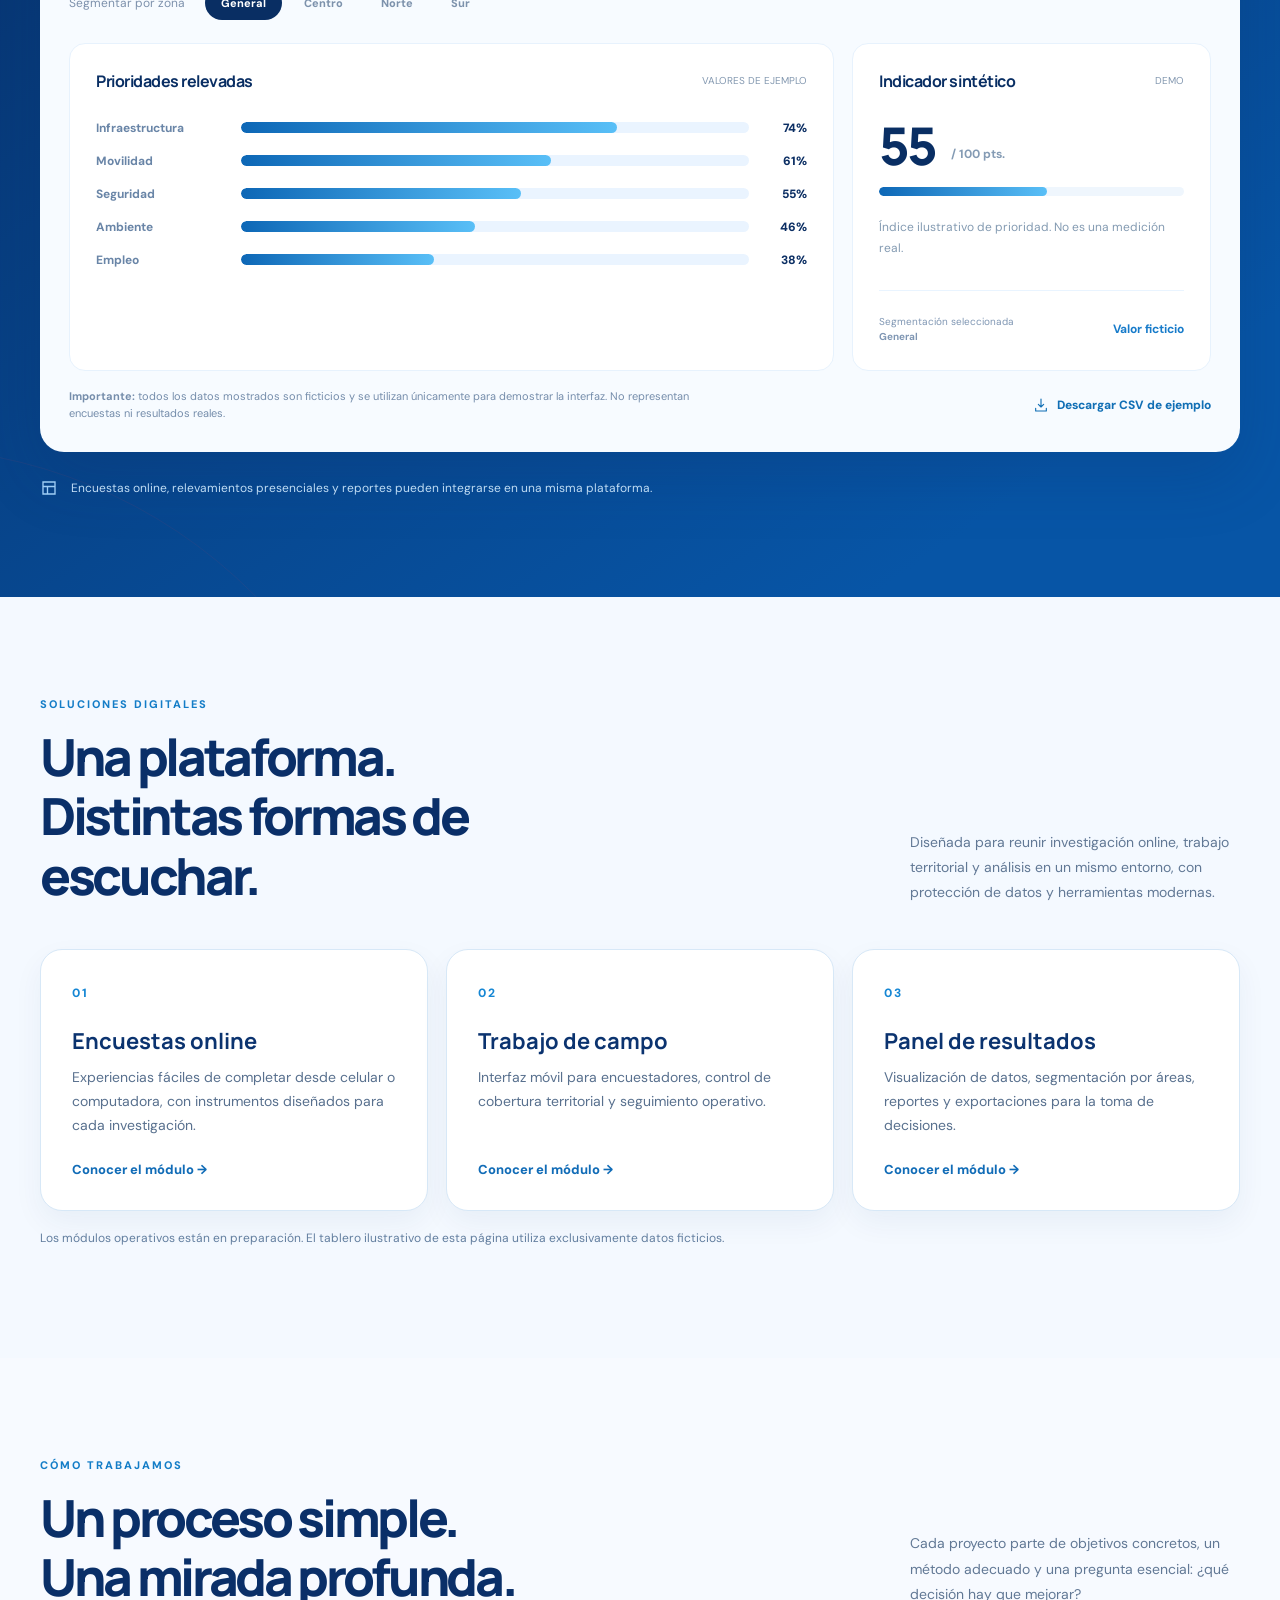
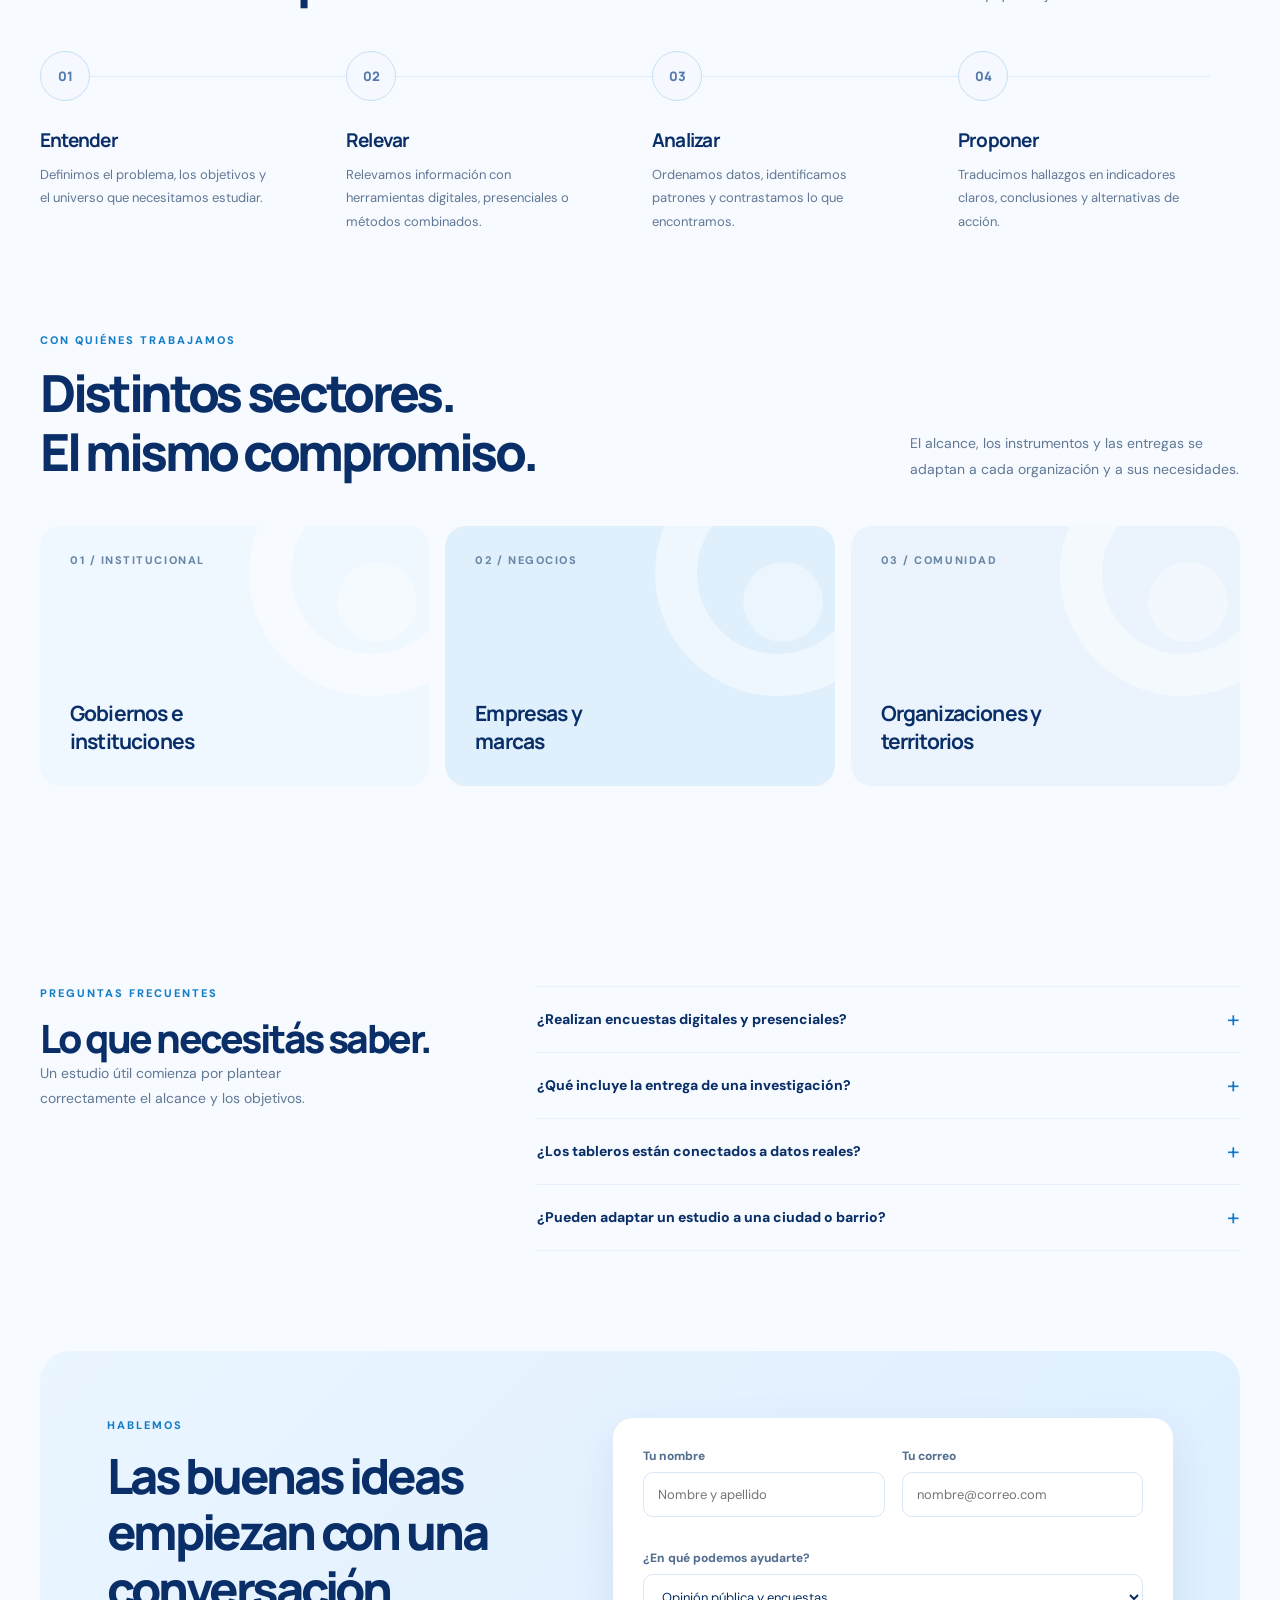
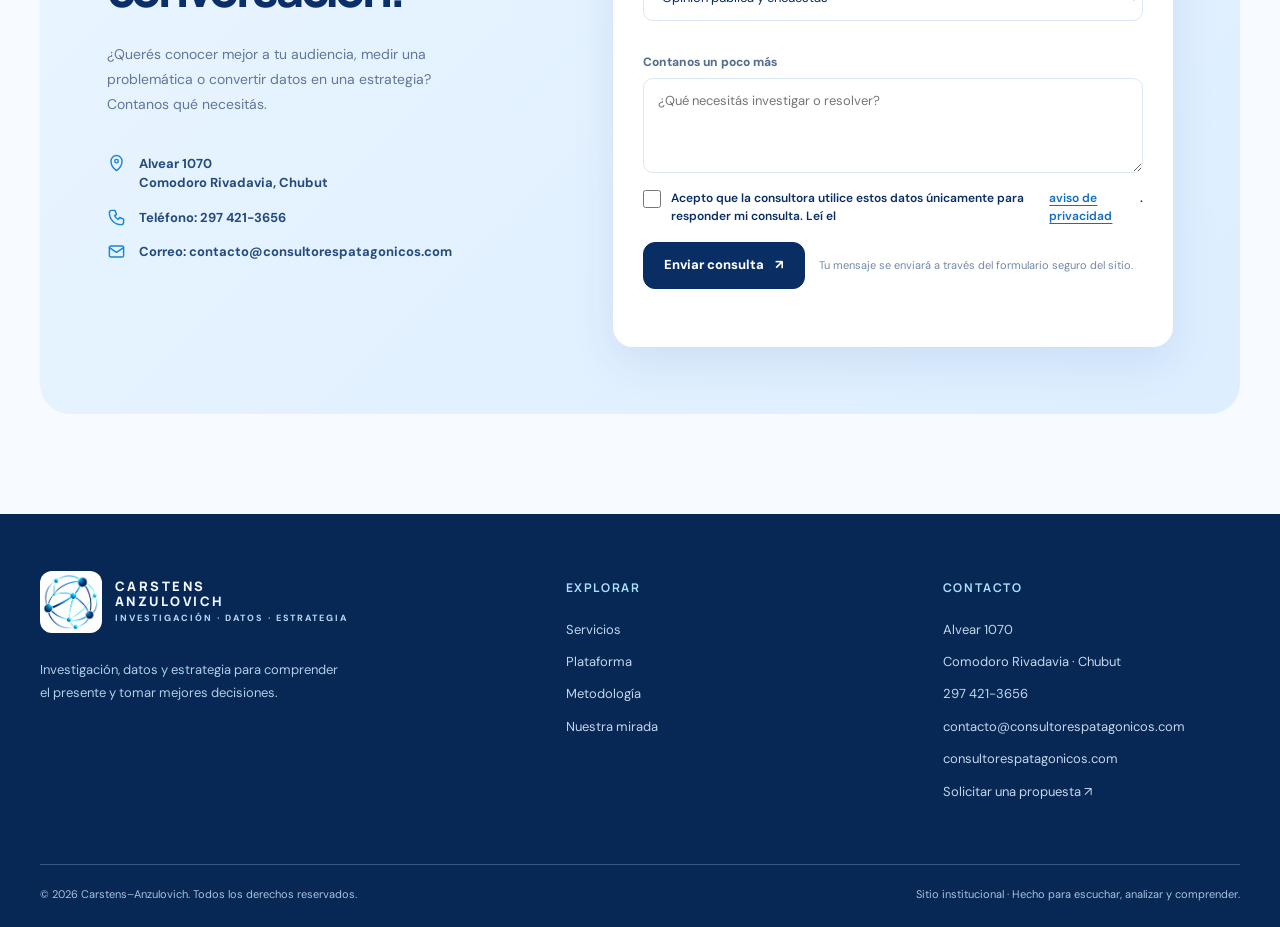
==== commit edbf2255: "Agregar correo institucional de contacto a la web" ====
--- a/site/index.html
+++ b/site/index.html
@@ -15,7 +15,7 @@
 <meta content="summary" name="twitter:card"/>
 <meta content="Carstens–Anzulovich | Investigación, datos y estrategia" name="twitter:title"/>
 <meta content="Mejores preguntas. Mejores decisiones. Estudios de opinión pública, investigación, datos y estrategia." name="twitter:description"/>
-<script type="application/ld+json">{"@context":"https://schema.org","@type":"Organization","name":"Carstens–Anzulovich Consultora","url":"https://consultorespatagonicos.com/","description":"Investigación de opinión pública, estudios de mercado, relevamientos y análisis de datos.","logo":"https://consultorespatagonicos.com/logo.webp","address":{"@type":"PostalAddress","streetAddress":"Alvear 1070","addressLocality":"Comodoro Rivadavia","addressRegion":"Chubut","addressCountry":"AR"},"telephone":"2974213656"}</script>
+<script type="application/ld+json">{"@context":"https://schema.org","@type":"Organization","name":"Carstens–Anzulovich Consultora","url":"https://consultorespatagonicos.com/","description":"Investigación de opinión pública, estudios de mercado, relevamientos y análisis de datos.","logo":"https://consultorespatagonicos.com/logo.webp","address":{"@type":"PostalAddress","streetAddress":"Alvear 1070","addressLocality":"Comodoro Rivadavia","addressRegion":"Chubut","addressCountry":"AR"},"telephone":"2974213656","email":"contacto@consultorespatagonicos.com"}</script>
 <link href="favicon.png" rel="icon" type="image/png"/>
 <link href="https://fonts.googleapis.com" rel="preconnect"/>
 <link crossorigin="" href="https://fonts.gstatic.com" rel="preconnect"/>
@@ -312,9 +312,9 @@
 <section aria-labelledby="methodTitle" class="section" id="metodo"><div class="shell"><div class="section-head"><div><span class="section-kicker">Cómo trabajamos</span><h2 id="methodTitle">Un proceso simple.<br/>Una mirada profunda.</h2></div><p>Cada proyecto parte de objetivos concretos, un método adecuado y una pregunta esencial: ¿qué decisión hay que mejorar?</p></div><div class="steps"><div class="step"><span class="step-number">01</span><h3>Entender</h3><p>Definimos el problema, los objetivos y el universo que necesitamos estudiar.</p></div><div class="step"><span class="step-number">02</span><h3>Relevar</h3><p>Relevamos información con herramientas digitales, presenciales o métodos combinados.</p></div><div class="step"><span class="step-number">03</span><h3>Analizar</h3><p>Ordenamos datos, identificamos patrones y contrastamos lo que encontramos.</p></div><div class="step"><span class="step-number">04</span><h3>Proponer</h3><p>Traducimos hallazgos en indicadores claros, conclusiones y alternativas de acción.</p></div></div></div></section>
 <section aria-labelledby="audiencesTitle" class="section" style="padding-top:0"><div class="shell"><div class="section-head"><div><span class="section-kicker">Con quiénes trabajamos</span><h2 id="audiencesTitle">Distintos sectores.<br/>El mismo compromiso.</h2></div><p>El alcance, los instrumentos y las entregas se adaptan a cada organización y a sus necesidades.</p></div><div class="audiences"><article class="audience"><span>01 / INSTITUCIONAL</span><h3>Gobiernos e instituciones</h3></article><article class="audience"><span>02 / NEGOCIOS</span><h3>Empresas y marcas</h3></article><article class="audience"><span>03 / COMUNIDAD</span><h3>Organizaciones y territorios</h3></article></div></div></section>
 <section aria-labelledby="faqTitle" class="section faq-section"><div class="shell faq-grid"><div><span class="section-kicker">Preguntas frecuentes</span><h2 id="faqTitle">Lo que necesitás saber.</h2><p>Un estudio útil comienza por plantear correctamente el alcance y los objetivos.</p></div><div><details><summary>¿Realizan encuestas digitales y presenciales?</summary><p>Podemos diseñar investigaciones online, relevamientos territoriales o proyectos mixtos. El método se define según el público, la cobertura y el propósito del estudio.</p></details><details><summary>¿Qué incluye la entrega de una investigación?</summary><p>Según el proyecto, puede incluir bases depuradas, cruces de variables, informes ejecutivos, visualizaciones y recomendaciones para la toma de decisiones.</p></details><details><summary>¿Los tableros están conectados a datos reales?</summary><p>El panel visible en esta web es una demostración con datos ficticios. La integración de un proyecto real requiere configurar encuestas, almacenamiento y accesos a sus propios resultados.</p></details><details><summary>¿Pueden adaptar un estudio a una ciudad o barrio?</summary><p>Sí. La cobertura territorial, el universo, el cuestionario y el diseño muestral deben definirse para cada investigación, así como las medidas para proteger los datos personales.</p></details></div></div></section>
-<section aria-labelledby="contactTitle" class="contact-section" id="contacto"><div class="shell"><div class="contact-card"><div class="contact-intro"><span class="section-kicker">Hablemos</span><h2 id="contactTitle">Las buenas ideas empiezan con una conversación.</h2><p>¿Querés conocer mejor a tu audiencia, medir una problemática o convertir datos en una estrategia? Contanos qué necesitás.</p><div class="contact-detail"><svg fill="none" stroke="currentColor" stroke-linecap="round" stroke-linejoin="round" stroke-width="1.8" viewbox="0 0 24 24"><path d="M12 21s7-5.4 7-12a7 7 0 0 0-14 0c0 6.6 7 12 7 12Z"></path><circle cx="12" cy="9" r="2.2"></circle></svg><span>Alvear 1070<br/>Comodoro Rivadavia, Chubut</span></div><div class="contact-detail"><svg fill="none" stroke="currentColor" stroke-linecap="round" stroke-linejoin="round" stroke-width="1.8" viewbox="0 0 24 24"><path d="M6 3h4l2 5-2.5 2a16 16 0 0 0 4.5 4.5L16 12l5 2v4a3 3 0 0 1-3 3C9.7 21 3 14.3 3 6a3 3 0 0 1 3-3Z"></path></svg><span>Teléfono: <a href="tel:2974213656">297 421-3656</a></span></div></div><form action="/gracias.html" class="contact-form" data-netlify="true" id="contactForm" method="POST" name="consulta-consultoresca" netlify-honeypot="bot-field"><input name="form-name" type="hidden" value="consulta-consultoresca"/><p aria-hidden="true" class="sr-only"><label>Dejar este campo vacío <input autocomplete="off" name="bot-field" tabindex="-1"/></label></p><div class="form-grid"><div class="form-field"><label for="clientName">Tu nombre</label><input autocomplete="name" id="clientName" maxlength="120" name="name" placeholder="Nombre y apellido" required=""/></div><div class="form-field"><label for="clientEmail">Tu correo</label><input autocomplete="email" id="clientEmail" maxlength="180" name="email" placeholder="nombre@correo.com" required="" type="email"/></div><div class="form-field full"><label for="projectType">¿En qué podemos ayudarte?</label><select id="projectType" name="type"><option>Opinión pública y encuestas</option><option>Estudios de mercado</option><option>Datos y tableros</option><option>Gestión y modernización</option><option>Comunicación estratégica</option><option>Otro proyecto</option></select></div><div class="form-field full"><label for="clientMessage">Contanos un poco más</label><textarea id="clientMessage" maxlength="2500" name="message" placeholder="¿Qué necesitás investigar o resolver?" required=""></textarea></div></div><div class="form-field full"><label class="consent-label" for="contactConsent"><input id="contactConsent" name="consentimiento" required="" type="checkbox" value="Sí"/> Acepto que la consultora utilice estos datos únicamente para responder mi consulta. Leí el <a href="/privacidad.html" rel="noopener" target="_blank">aviso de privacidad</a>.</label></div><div class="form-send"><button class="btn" id="contactSubmit" type="submit">Enviar consulta <span aria-hidden="true">↗</span></button><p class="form-note" id="contactHelp">Tu mensaje se enviará a través del formulario seguro del sitio.</p></div><p aria-live="polite" id="formStatus" role="status"></p></form></div></div></section>
+<section aria-labelledby="contactTitle" class="contact-section" id="contacto"><div class="shell"><div class="contact-card"><div class="contact-intro"><span class="section-kicker">Hablemos</span><h2 id="contactTitle">Las buenas ideas empiezan con una conversación.</h2><p>¿Querés conocer mejor a tu audiencia, medir una problemática o convertir datos en una estrategia? Contanos qué necesitás.</p><div class="contact-detail"><svg fill="none" stroke="currentColor" stroke-linecap="round" stroke-linejoin="round" stroke-width="1.8" viewbox="0 0 24 24"><path d="M12 21s7-5.4 7-12a7 7 0 0 0-14 0c0 6.6 7 12 7 12Z"></path><circle cx="12" cy="9" r="2.2"></circle></svg><span>Alvear 1070<br/>Comodoro Rivadavia, Chubut</span></div><div class="contact-detail"><svg fill="none" stroke="currentColor" stroke-linecap="round" stroke-linejoin="round" stroke-width="1.8" viewbox="0 0 24 24"><path d="M6 3h4l2 5-2.5 2a16 16 0 0 0 4.5 4.5L16 12l5 2v4a3 3 0 0 1-3 3C9.7 21 3 14.3 3 6a3 3 0 0 1 3-3Z"></path></svg><span>Teléfono: <a href="tel:2974213656">297 421-3656</a></span></div><div class="contact-detail"><svg fill="none" stroke="currentColor" stroke-linecap="round" stroke-linejoin="round" stroke-width="1.8" viewbox="0 0 24 24"><rect x="3" y="5" width="18" height="14" rx="2"></rect><path d="m3 7 9 6 9-6"></path></svg><span>Correo: <a href="mailto:contacto@consultorespatagonicos.com">contacto@consultorespatagonicos.com</a></span></div></div><form action="/gracias.html" class="contact-form" data-netlify="true" id="contactForm" method="POST" name="consulta-consultoresca" netlify-honeypot="bot-field"><input name="form-name" type="hidden" value="consulta-consultoresca"/><p aria-hidden="true" class="sr-only"><label>Dejar este campo vacío <input autocomplete="off" name="bot-field" tabindex="-1"/></label></p><div class="form-grid"><div class="form-field"><label for="clientName">Tu nombre</label><input autocomplete="name" id="clientName" maxlength="120" name="name" placeholder="Nombre y apellido" required=""/></div><div class="form-field"><label for="clientEmail">Tu correo</label><input autocomplete="email" id="clientEmail" maxlength="180" name="email" placeholder="nombre@correo.com" required="" type="email"/></div><div class="form-field full"><label for="projectType">¿En qué podemos ayudarte?</label><select id="projectType" name="type"><option>Opinión pública y encuestas</option><option>Estudios de mercado</option><option>Datos y tableros</option><option>Gestión y modernización</option><option>Comunicación estratégica</option><option>Otro proyecto</option></select></div><div class="form-field full"><label for="clientMessage">Contanos un poco más</label><textarea id="clientMessage" maxlength="2500" name="message" placeholder="¿Qué necesitás investigar o resolver?" required=""></textarea></div></div><div class="form-field full"><label class="consent-label" for="contactConsent"><input id="contactConsent" name="consentimiento" required="" type="checkbox" value="Sí"/> Acepto que la consultora utilice estos datos únicamente para responder mi consulta. Leí el <a href="/privacidad.html" rel="noopener" target="_blank">aviso de privacidad</a>.</label></div><div class="form-send"><button class="btn" id="contactSubmit" type="submit">Enviar consulta <span aria-hidden="true">↗</span></button><p class="form-note" id="contactHelp">Tu mensaje se enviará a través del formulario seguro del sitio.</p></div><p aria-live="polite" id="formStatus" role="status"></p></form></div></div></section>
 </main>
-<footer class="footer"><div class="shell"><div class="footer-top"><div class="footer-brand"><a class="brand" href="#inicio"><img alt="Símbolo de Carstens Anzulovich" class="brand-mark" src="logo-mark.webp"/><span class="brand-word"><strong>CARSTENS<br/>ANZULOVICH</strong><span>Investigación · Datos · Estrategia</span></span></a><p>Investigación, datos y estrategia para comprender el presente y tomar mejores decisiones.</p></div><div class="footer-col"><h3>Explorar</h3><a href="#servicios">Servicios</a><a href="#plataforma">Plataforma</a><a href="#metodo">Metodología</a><a href="#nosotros">Nuestra mirada</a></div><div class="footer-col"><h3>Contacto</h3><p>Alvear 1070</p><p>Comodoro Rivadavia · Chubut</p><a href="tel:2974213656">297 421-3656</a><a href="https://consultorespatagonicos.com/">consultorespatagonicos.com</a><a href="#contacto">Solicitar una propuesta ↗</a></div></div><div class="footer-bottom"><span>© <span id="year"></span> Carstens–Anzulovich. Todos los derechos reservados.</span><span>Sitio institucional · Hecho para escuchar, analizar y comprender.</span></div></div></footer>
+<footer class="footer"><div class="shell"><div class="footer-top"><div class="footer-brand"><a class="brand" href="#inicio"><img alt="Símbolo de Carstens Anzulovich" class="brand-mark" src="logo-mark.webp"/><span class="brand-word"><strong>CARSTENS<br/>ANZULOVICH</strong><span>Investigación · Datos · Estrategia</span></span></a><p>Investigación, datos y estrategia para comprender el presente y tomar mejores decisiones.</p></div><div class="footer-col"><h3>Explorar</h3><a href="#servicios">Servicios</a><a href="#plataforma">Plataforma</a><a href="#metodo">Metodología</a><a href="#nosotros">Nuestra mirada</a></div><div class="footer-col"><h3>Contacto</h3><p>Alvear 1070</p><p>Comodoro Rivadavia · Chubut</p><a href="tel:2974213656">297 421-3656</a><a href="mailto:contacto@consultorespatagonicos.com">contacto@consultorespatagonicos.com</a><a href="https://consultorespatagonicos.com/">consultorespatagonicos.com</a><a href="#contacto">Solicitar una propuesta ↗</a></div></div><div class="footer-bottom"><span>© <span id="year"></span> Carstens–Anzulovich. Todos los derechos reservados.</span><span>Sitio institucional · Hecho para escuchar, analizar y comprender.</span></div></div></footer>
 <script>
     'use strict';
     const menuToggle = document.querySelector('#menuToggle');
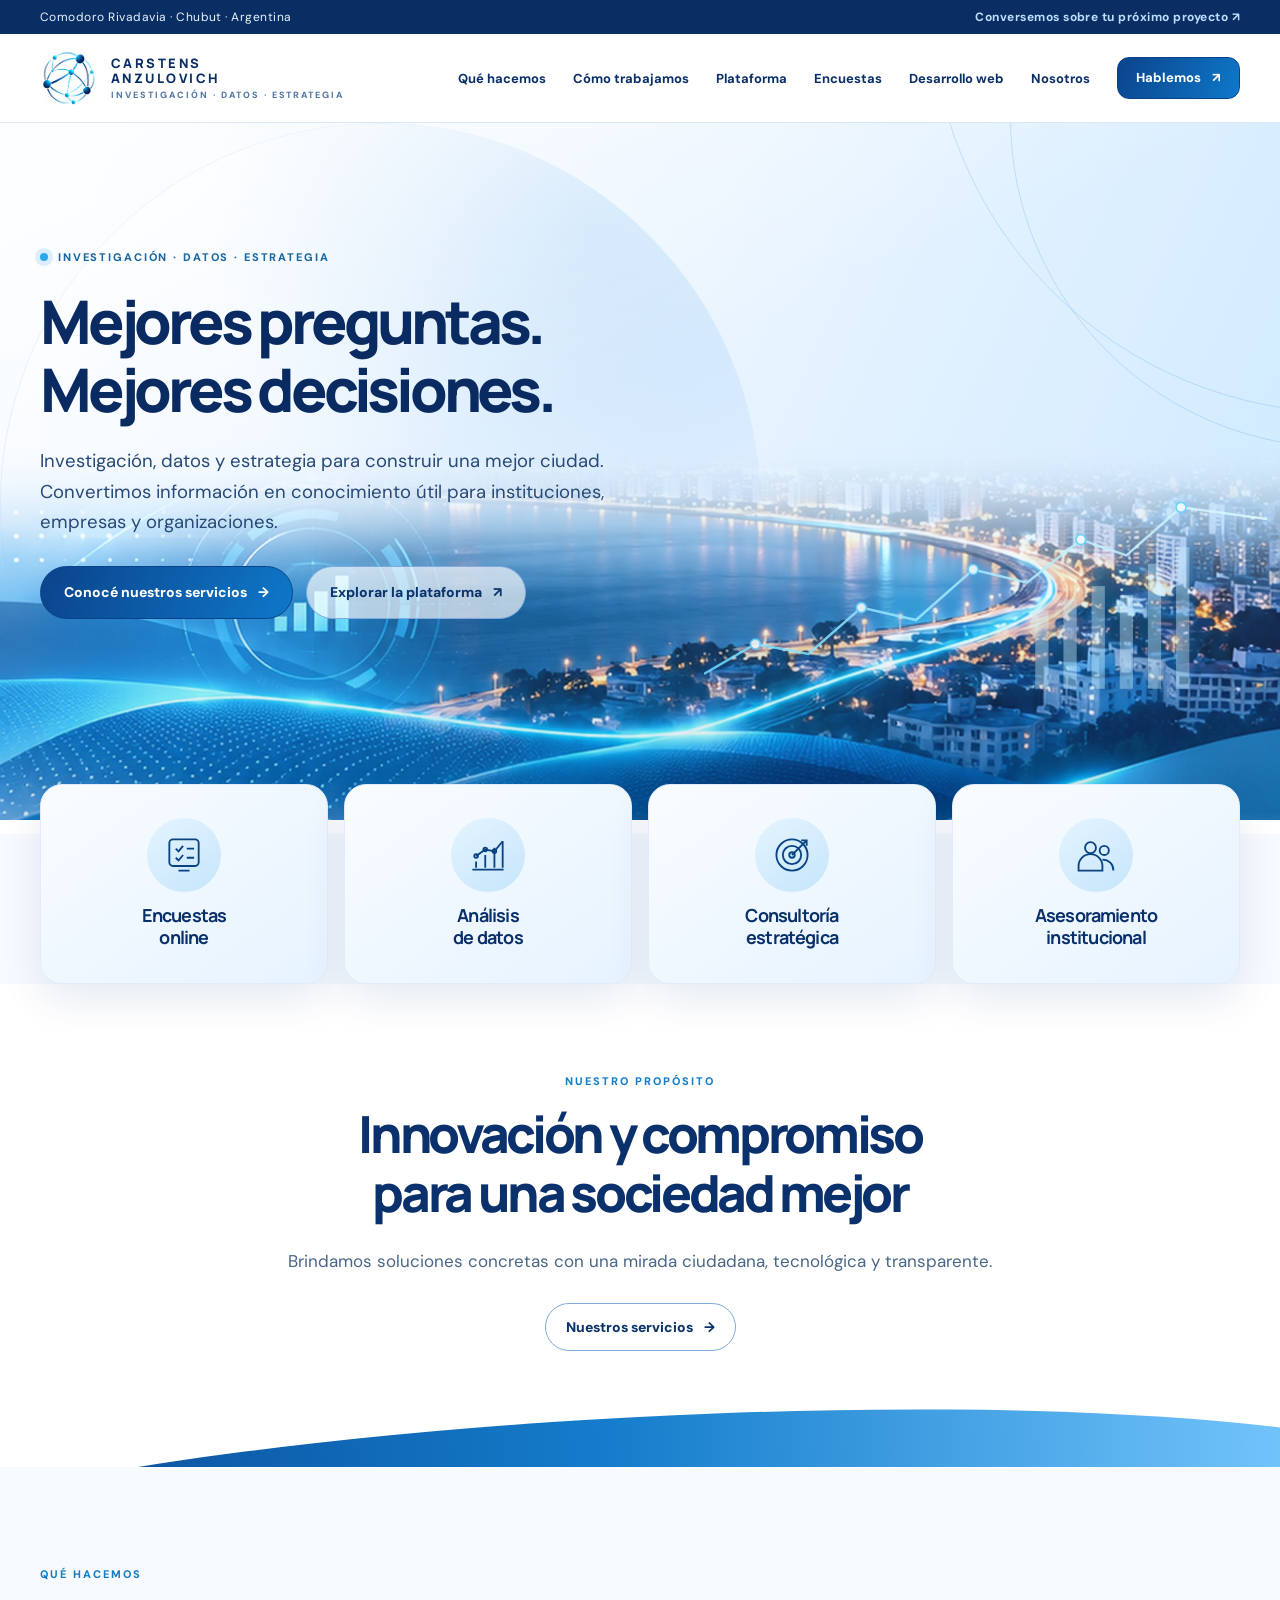
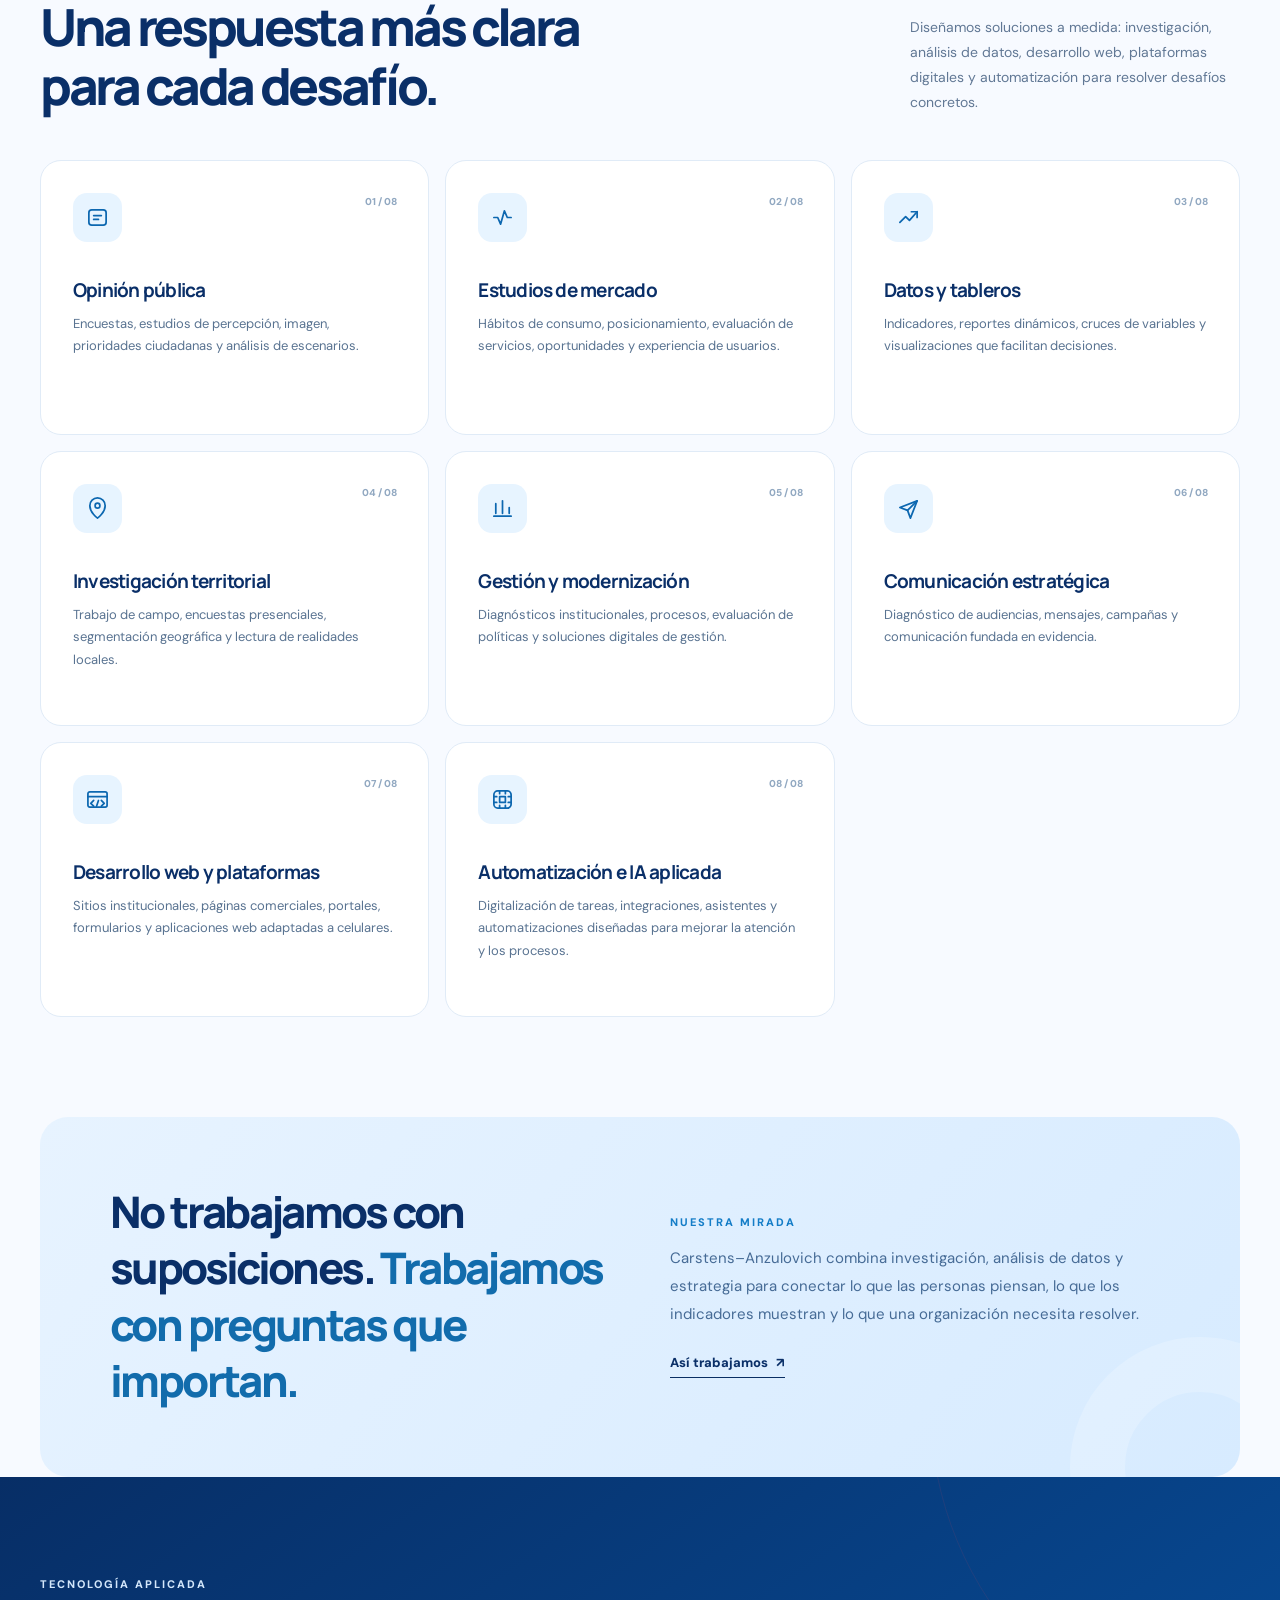
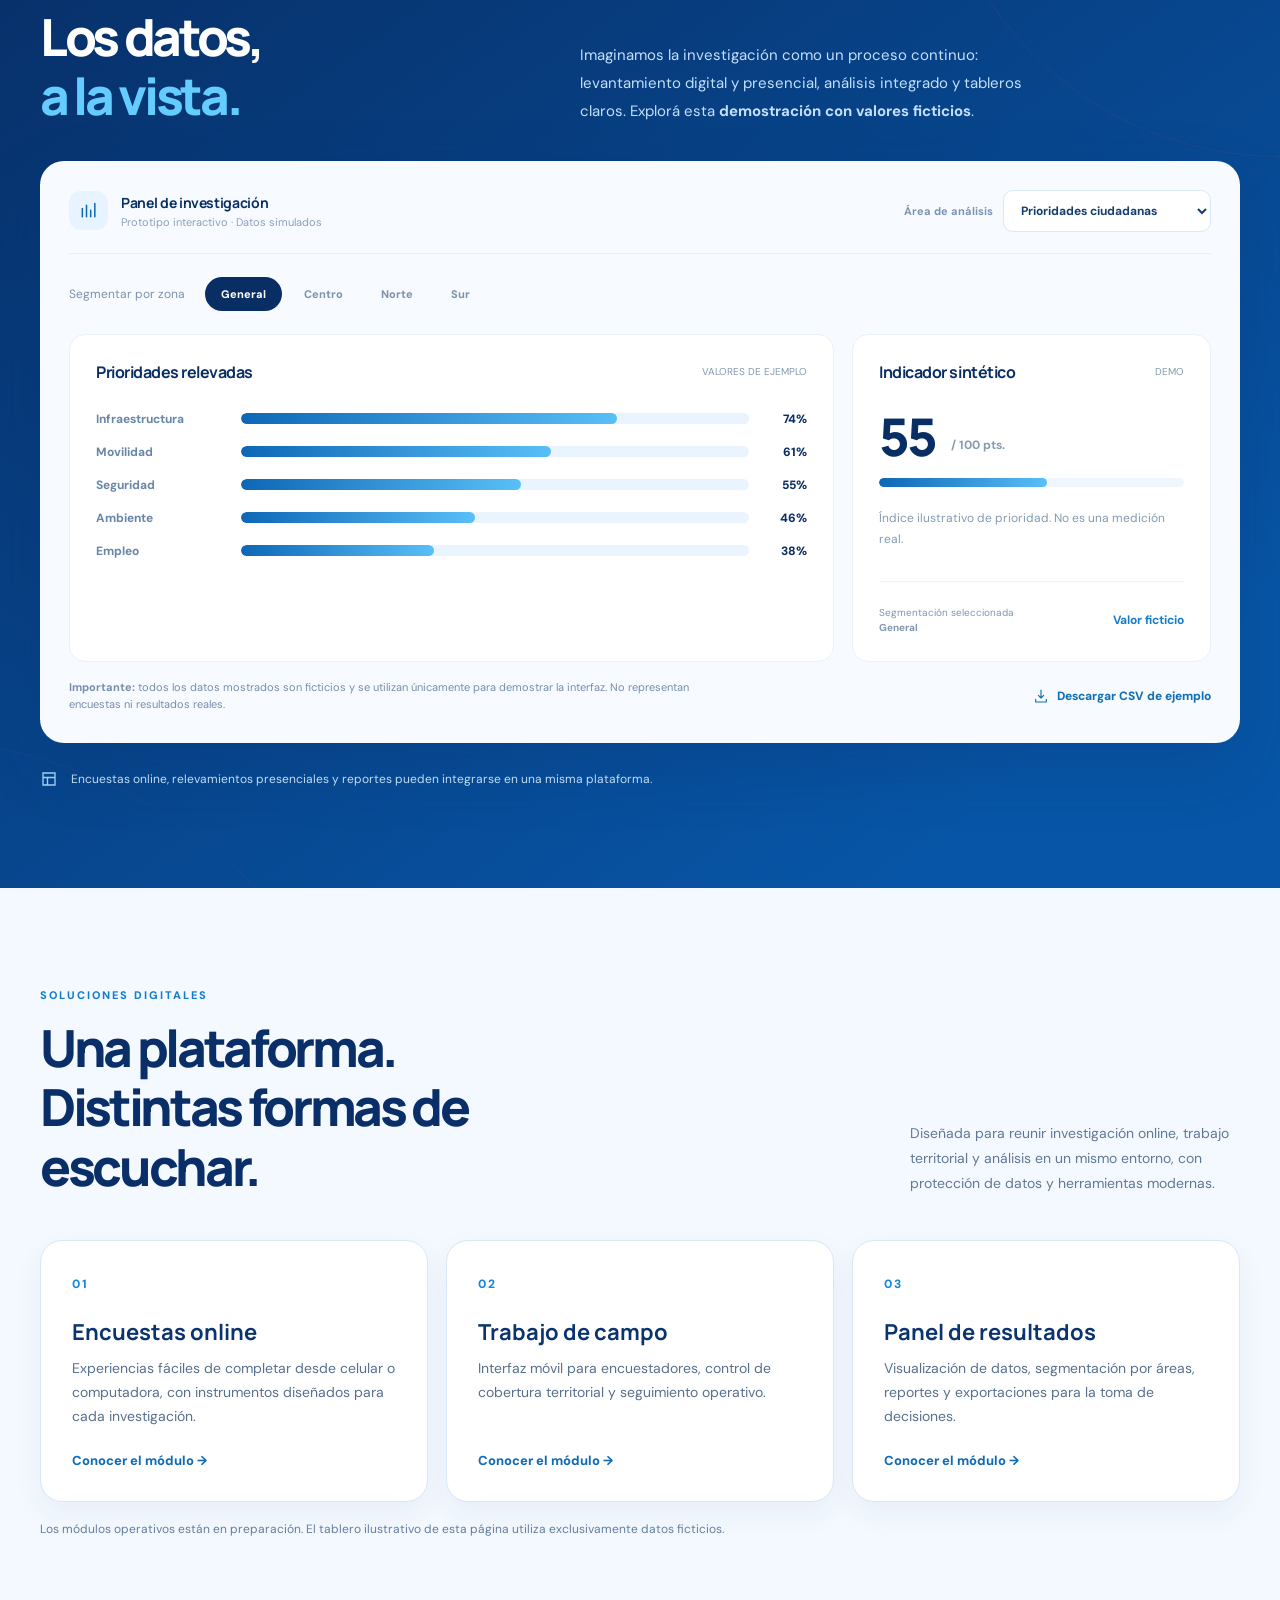
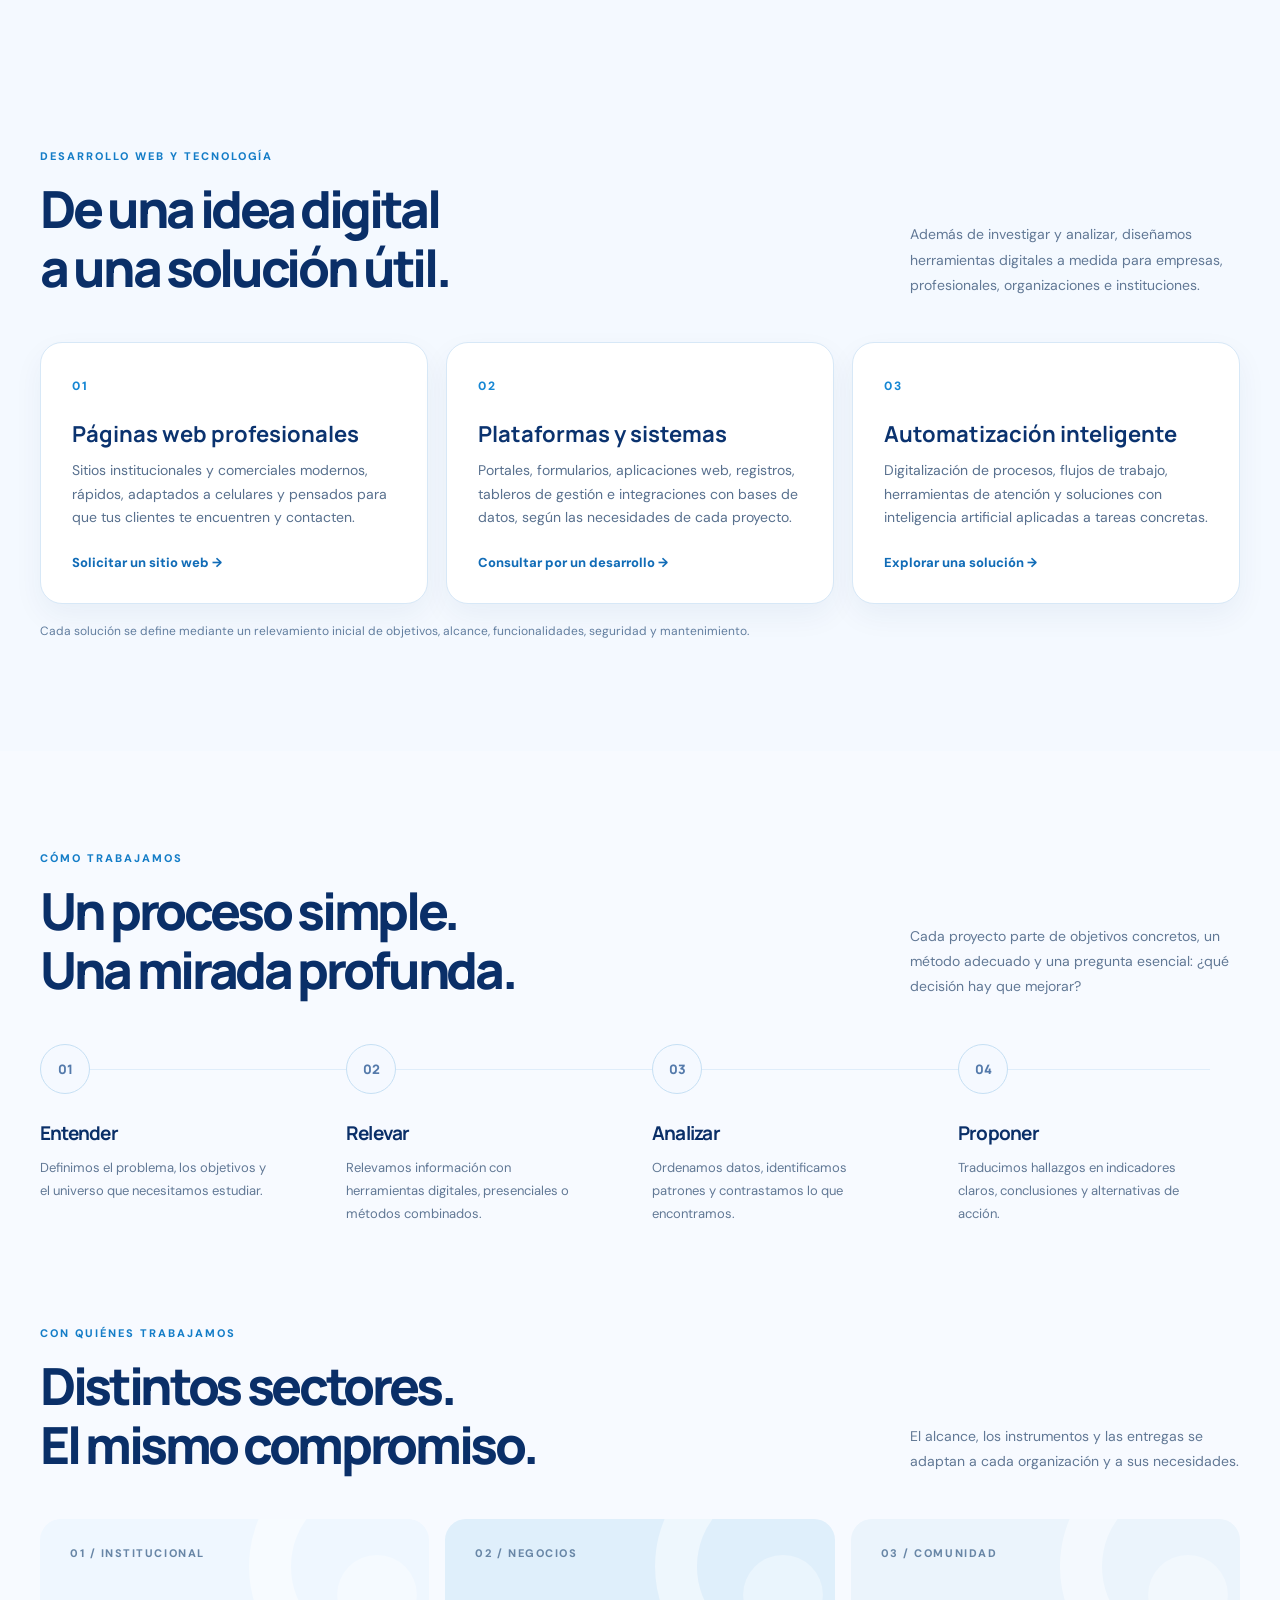
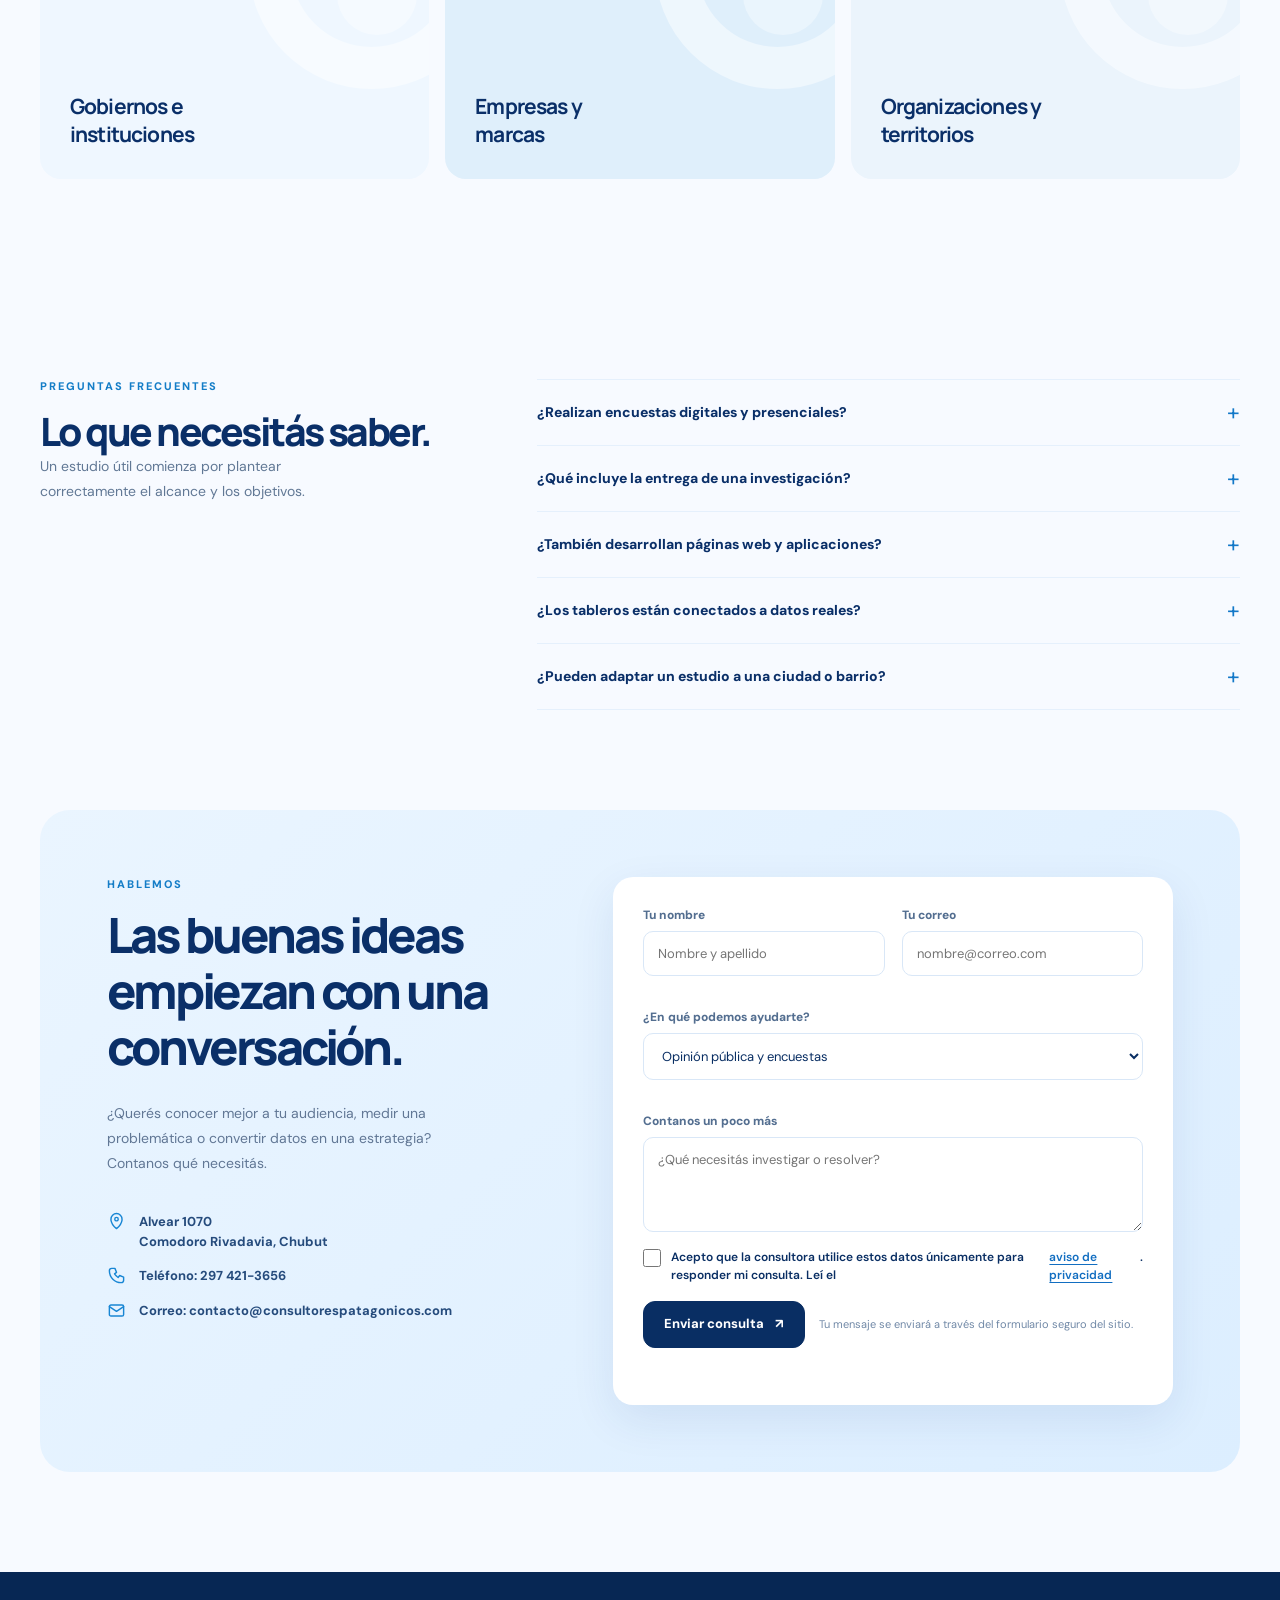
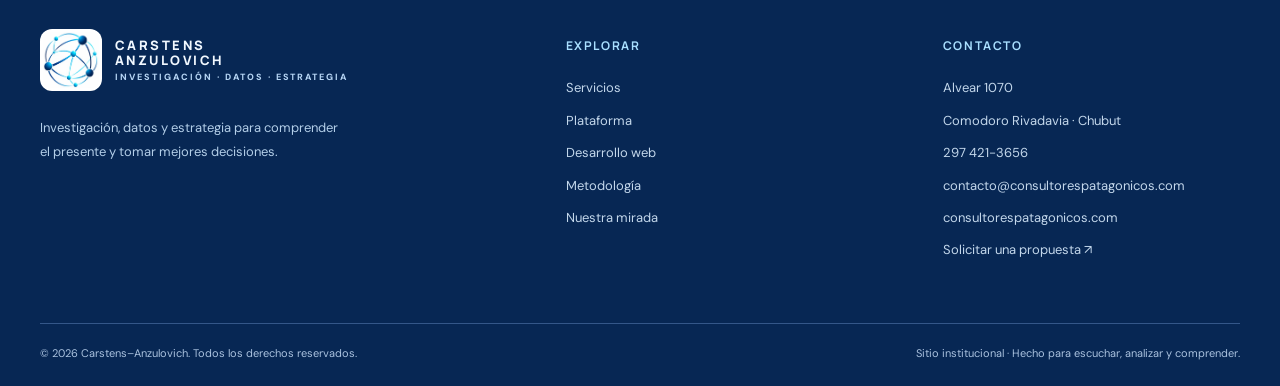
==== commit 7c465004: "Agregar desarrollo web, plataformas y automatización como servicios de la consultora" ====
--- a/site/index.html
+++ b/site/index.html
@@ -5,7 +5,7 @@
 <meta charset="utf-8"/>
 <meta content="width=device-width, initial-scale=1" name="viewport"/>
 <meta content="#0b2e63" name="theme-color"/>
-<meta content="Carstens–Anzulovich: consultora de investigación, opinión pública, estudios de mercado, análisis de datos y estrategia. Comodoro Rivadavia, Chubut." name="description"/>
+<meta content="Carstens–Anzulovich: consultora de investigación, opinión pública, estudios de mercado, desarrollo web, automatización, análisis de datos y estrategia. Comodoro Rivadavia, Chubut." name="description"/>
 <meta content="website" property="og:type"/>
 <meta content="Carstens–Anzulovich | Investigación, datos y estrategia" property="og:title"/>
 <meta content="Transformamos preguntas en información útil e información en mejores decisiones." property="og:description"/>
@@ -15,7 +15,7 @@
 <meta content="summary" name="twitter:card"/>
 <meta content="Carstens–Anzulovich | Investigación, datos y estrategia" name="twitter:title"/>
 <meta content="Mejores preguntas. Mejores decisiones. Estudios de opinión pública, investigación, datos y estrategia." name="twitter:description"/>
-<script type="application/ld+json">{"@context":"https://schema.org","@type":"Organization","name":"Carstens–Anzulovich Consultora","url":"https://consultorespatagonicos.com/","description":"Investigación de opinión pública, estudios de mercado, relevamientos y análisis de datos.","logo":"https://consultorespatagonicos.com/logo.webp","address":{"@type":"PostalAddress","streetAddress":"Alvear 1070","addressLocality":"Comodoro Rivadavia","addressRegion":"Chubut","addressCountry":"AR"},"telephone":"2974213656","email":"contacto@consultorespatagonicos.com"}</script>
+<script type="application/ld+json">{"@context":"https://schema.org","@type":"Organization","name":"Carstens–Anzulovich Consultora","url":"https://consultorespatagonicos.com/","description":"Investigación de opinión pública, estudios de mercado, relevamientos, desarrollo web, automatización y análisis de datos.","logo":"https://consultorespatagonicos.com/logo.webp","address":{"@type":"PostalAddress","streetAddress":"Alvear 1070","addressLocality":"Comodoro Rivadavia","addressRegion":"Chubut","addressCountry":"AR"},"telephone":"2974213656","email":"contacto@consultorespatagonicos.com"}</script>
 <link href="favicon.png" rel="icon" type="image/png"/>
 <link href="https://fonts.googleapis.com" rel="preconnect"/>
 <link crossorigin="" href="https://fonts.gstatic.com" rel="preconnect"/>
@@ -250,7 +250,7 @@
 <nav aria-label="Navegación principal" class="nav shell">
 <a aria-label="Carstens–Anzulovich, ir al inicio" class="brand" href="#inicio"><img alt="Símbolo de Carstens Anzulovich" class="brand-mark" src="logo-mark.webp"/><span class="brand-word"><strong>CARSTENS<br/>ANZULOVICH</strong><span>Investigación · Datos · Estrategia</span></span></a>
 <button aria-controls="mainMenu" aria-expanded="false" aria-label="Abrir menú" class="mobile-toggle" id="menuToggle"><svg fill="none" stroke="currentColor" stroke-linecap="round" stroke-width="1.8" viewbox="0 0 24 24"><path d="M4 7h16M4 12h16M4 17h16"></path></svg></button>
-<div class="nav-links" id="mainMenu"><a href="#servicios">Qué hacemos</a><a href="#metodo">Cómo trabajamos</a><a href="#plataforma">Plataforma</a><a href="#soluciones-digitales">Encuestas</a><a href="#nosotros">Nosotros</a><a class="btn nav-cta" href="#contacto">Hablemos <span aria-hidden="true">↗</span></a></div>
+<div class="nav-links" id="mainMenu"><a href="#servicios">Qué hacemos</a><a href="#metodo">Cómo trabajamos</a><a href="#plataforma">Plataforma</a><a href="#soluciones-digitales">Encuestas</a><a href="#desarrollo-web">Desarrollo web</a><a href="#nosotros">Nosotros</a><a class="btn nav-cta" href="#contacto">Hablemos <span aria-hidden="true">↗</span></a></div>
 </nav>
 </header>
 <main>
@@ -279,14 +279,16 @@
 
 
 <section aria-labelledby="servicesTitle" class="section" id="servicios"><div class="shell">
-<div class="section-head"><div><span class="section-kicker">Qué hacemos</span><h2 id="servicesTitle">Una respuesta más clara<br/>para cada desafío.</h2></div><p>Diseñamos soluciones a medida: desde una pregunta de investigación hasta un sistema completo para analizar información y tomar decisiones.</p></div>
+<div class="section-head"><div><span class="section-kicker">Qué hacemos</span><h2 id="servicesTitle">Una respuesta más clara<br/>para cada desafío.</h2></div><p>Diseñamos soluciones a medida: investigación, análisis de datos, desarrollo web, plataformas digitales y automatización para resolver desafíos concretos.</p></div>
 <div class="services-grid">
-<article class="service"><span class="service-num">01 / 06</span><div class="service-icon"><svg fill="none" stroke="currentColor" stroke-linecap="round" stroke-linejoin="round" stroke-width="1.8" viewbox="0 0 24 24"><path d="M8 10h8M8 14h5"></path><rect height="16" rx="3" width="18" x="3" y="4"></rect></svg></div><h3>Opinión pública</h3><p>Encuestas, estudios de percepción, imagen, prioridades ciudadanas y análisis de escenarios.</p></article>
-<article class="service"><span class="service-num">02 / 06</span><div class="service-icon"><svg fill="none" stroke="currentColor" stroke-linecap="round" stroke-linejoin="round" stroke-width="1.8" viewbox="0 0 24 24"><path d="M3 12h4l3 7 4-14 3 7h4"></path></svg></div><h3>Estudios de mercado</h3><p>Hábitos de consumo, posicionamiento, evaluación de servicios, oportunidades y experiencia de usuarios.</p></article>
-<article class="service"><span class="service-num">03 / 06</span><div class="service-icon"><svg fill="none" stroke="currentColor" stroke-linecap="round" stroke-linejoin="round" stroke-width="1.8" viewbox="0 0 24 24"><path d="M3 17l6-6 4 4 8-9"></path><path d="M15 6h6v6"></path></svg></div><h3>Datos y tableros</h3><p>Indicadores, reportes dinámicos, cruces de variables y visualizaciones que facilitan decisiones.</p></article>
-<article class="service"><span class="service-num">04 / 06</span><div class="service-icon"><svg fill="none" stroke="currentColor" stroke-linecap="round" stroke-linejoin="round" stroke-width="1.8" viewbox="0 0 24 24"><path d="M12 22s8-5.7 8-13a8 8 0 1 0-16 0c0 7.3 8 13 8 13Z"></path><circle cx="12" cy="9" r="2.5"></circle></svg></div><h3>Investigación territorial</h3><p>Trabajo de campo, encuestas presenciales, segmentación geográfica y lectura de realidades locales.</p></article>
-<article class="service"><span class="service-num">05 / 06</span><div class="service-icon"><svg fill="none" stroke="currentColor" stroke-linecap="round" stroke-linejoin="round" stroke-width="1.8" viewbox="0 0 24 24"><path d="M5 17V7m7 10V4m7 13v-6M3 20h18"></path></svg></div><h3>Gestión y modernización</h3><p>Diagnósticos institucionales, procesos, evaluación de políticas y soluciones digitales de gestión.</p></article>
-<article class="service"><span class="service-num">06 / 06</span><div class="service-icon"><svg fill="none" stroke="currentColor" stroke-linecap="round" stroke-linejoin="round" stroke-width="1.8" viewbox="0 0 24 24"><path d="m3 11 18-7-7 18-3-8-8-3Z"></path><path d="m11 14 10-10"></path></svg></div><h3>Comunicación estratégica</h3><p>Diagnóstico de audiencias, mensajes, campañas y comunicación fundada en evidencia.</p></article>
+<article class="service"><span class="service-num">01 / 08</span><div class="service-icon"><svg fill="none" stroke="currentColor" stroke-linecap="round" stroke-linejoin="round" stroke-width="1.8" viewbox="0 0 24 24"><path d="M8 10h8M8 14h5"></path><rect height="16" rx="3" width="18" x="3" y="4"></rect></svg></div><h3>Opinión pública</h3><p>Encuestas, estudios de percepción, imagen, prioridades ciudadanas y análisis de escenarios.</p></article>
+<article class="service"><span class="service-num">02 / 08</span><div class="service-icon"><svg fill="none" stroke="currentColor" stroke-linecap="round" stroke-linejoin="round" stroke-width="1.8" viewbox="0 0 24 24"><path d="M3 12h4l3 7 4-14 3 7h4"></path></svg></div><h3>Estudios de mercado</h3><p>Hábitos de consumo, posicionamiento, evaluación de servicios, oportunidades y experiencia de usuarios.</p></article>
+<article class="service"><span class="service-num">03 / 08</span><div class="service-icon"><svg fill="none" stroke="currentColor" stroke-linecap="round" stroke-linejoin="round" stroke-width="1.8" viewbox="0 0 24 24"><path d="M3 17l6-6 4 4 8-9"></path><path d="M15 6h6v6"></path></svg></div><h3>Datos y tableros</h3><p>Indicadores, reportes dinámicos, cruces de variables y visualizaciones que facilitan decisiones.</p></article>
+<article class="service"><span class="service-num">04 / 08</span><div class="service-icon"><svg fill="none" stroke="currentColor" stroke-linecap="round" stroke-linejoin="round" stroke-width="1.8" viewbox="0 0 24 24"><path d="M12 22s8-5.7 8-13a8 8 0 1 0-16 0c0 7.3 8 13 8 13Z"></path><circle cx="12" cy="9" r="2.5"></circle></svg></div><h3>Investigación territorial</h3><p>Trabajo de campo, encuestas presenciales, segmentación geográfica y lectura de realidades locales.</p></article>
+<article class="service"><span class="service-num">05 / 08</span><div class="service-icon"><svg fill="none" stroke="currentColor" stroke-linecap="round" stroke-linejoin="round" stroke-width="1.8" viewbox="0 0 24 24"><path d="M5 17V7m7 10V4m7 13v-6M3 20h18"></path></svg></div><h3>Gestión y modernización</h3><p>Diagnósticos institucionales, procesos, evaluación de políticas y soluciones digitales de gestión.</p></article>
+<article class="service"><span class="service-num">06 / 08</span><div class="service-icon"><svg fill="none" stroke="currentColor" stroke-linecap="round" stroke-linejoin="round" stroke-width="1.8" viewbox="0 0 24 24"><path d="m3 11 18-7-7 18-3-8-8-3Z"></path><path d="m11 14 10-10"></path></svg></div><h3>Comunicación estratégica</h3><p>Diagnóstico de audiencias, mensajes, campañas y comunicación fundada en evidencia.</p></article>
+<article class="service"><span class="service-num">07 / 08</span><div class="service-icon"><svg fill="none" stroke="currentColor" stroke-linecap="round" stroke-linejoin="round" stroke-width="1.8" viewBox="0 0 24 24"><rect x="2" y="4" width="20" height="16" rx="2"></rect><path d="M2 9h20M8 13l-3 3 3 3m8-6 3 3-3 3m-5 0 2-6"></path></svg></div><h3>Desarrollo web y plataformas</h3><p>Sitios institucionales, páginas comerciales, portales, formularios y aplicaciones web adaptadas a celulares.</p></article>
+<article class="service"><span class="service-num">08 / 08</span><div class="service-icon"><svg fill="none" stroke="currentColor" stroke-linecap="round" stroke-linejoin="round" stroke-width="1.8" viewBox="0 0 24 24"><rect x="3" y="3" width="18" height="18" rx="4"></rect><path d="M9 3v3m6-3v3M9 18v3m6-3v3M3 9h3m-3 6h3m12-6h3m-3 6h3"></path><path d="M9 9h6v6H9z"></path></svg></div><h3>Automatización e IA aplicada</h3><p>Digitalización de tareas, integraciones, asistentes y automatizaciones diseñadas para mejorar la atención y los procesos.</p></article>
 </div>
 </div></section>
 <section aria-labelledby="beliefTitle" class="shell" id="nosotros"><div class="belief"><p class="quote" id="beliefTitle">No trabajamos con suposiciones. <span>Trabajamos con preguntas que importan.</span></p><aside><span class="section-kicker">Nuestra mirada</span><p>Carstens–Anzulovich combina investigación, análisis de datos y estrategia para conectar lo que las personas piensan, lo que los indicadores muestran y lo que una organización necesita resolver.</p><a href="#metodo">Así trabajamos <span aria-hidden="true">↗</span></a></aside></div></section>
@@ -309,12 +311,23 @@
 </div><p class="digital-note">Los módulos operativos están en preparación. El tablero ilustrativo de esta página utiliza exclusivamente datos ficticios.</p>
 </div></section>
 
+
+<section aria-labelledby="webTitle" class="section digital-section" id="desarrollo-web"><div class="shell">
+<div class="section-head"><div><span class="section-kicker">Desarrollo web y tecnología</span><h2 id="webTitle">De una idea digital<br/>a una solución útil.</h2></div><p>Además de investigar y analizar, diseñamos herramientas digitales a medida para empresas, profesionales, organizaciones e instituciones.</p></div>
+<div class="digital-grid">
+<article class="digital-card"><span class="digital-number">01</span><h3>Páginas web profesionales</h3><p>Sitios institucionales y comerciales modernos, rápidos, adaptados a celulares y pensados para que tus clientes te encuentren y contacten.</p><a href="#contacto">Solicitar un sitio web →</a></article>
+<article class="digital-card"><span class="digital-number">02</span><h3>Plataformas y sistemas</h3><p>Portales, formularios, aplicaciones web, registros, tableros de gestión e integraciones con bases de datos, según las necesidades de cada proyecto.</p><a href="#contacto">Consultar por un desarrollo →</a></article>
+<article class="digital-card"><span class="digital-number">03</span><h3>Automatización inteligente</h3><p>Digitalización de procesos, flujos de trabajo, herramientas de atención y soluciones con inteligencia artificial aplicadas a tareas concretas.</p><a href="#contacto">Explorar una solución →</a></article>
+</div>
+<p class="digital-note">Cada solución se define mediante un relevamiento inicial de objetivos, alcance, funcionalidades, seguridad y mantenimiento.</p>
+</div></section>
+
 <section aria-labelledby="methodTitle" class="section" id="metodo"><div class="shell"><div class="section-head"><div><span class="section-kicker">Cómo trabajamos</span><h2 id="methodTitle">Un proceso simple.<br/>Una mirada profunda.</h2></div><p>Cada proyecto parte de objetivos concretos, un método adecuado y una pregunta esencial: ¿qué decisión hay que mejorar?</p></div><div class="steps"><div class="step"><span class="step-number">01</span><h3>Entender</h3><p>Definimos el problema, los objetivos y el universo que necesitamos estudiar.</p></div><div class="step"><span class="step-number">02</span><h3>Relevar</h3><p>Relevamos información con herramientas digitales, presenciales o métodos combinados.</p></div><div class="step"><span class="step-number">03</span><h3>Analizar</h3><p>Ordenamos datos, identificamos patrones y contrastamos lo que encontramos.</p></div><div class="step"><span class="step-number">04</span><h3>Proponer</h3><p>Traducimos hallazgos en indicadores claros, conclusiones y alternativas de acción.</p></div></div></div></section>
 <section aria-labelledby="audiencesTitle" class="section" style="padding-top:0"><div class="shell"><div class="section-head"><div><span class="section-kicker">Con quiénes trabajamos</span><h2 id="audiencesTitle">Distintos sectores.<br/>El mismo compromiso.</h2></div><p>El alcance, los instrumentos y las entregas se adaptan a cada organización y a sus necesidades.</p></div><div class="audiences"><article class="audience"><span>01 / INSTITUCIONAL</span><h3>Gobiernos e instituciones</h3></article><article class="audience"><span>02 / NEGOCIOS</span><h3>Empresas y marcas</h3></article><article class="audience"><span>03 / COMUNIDAD</span><h3>Organizaciones y territorios</h3></article></div></div></section>
-<section aria-labelledby="faqTitle" class="section faq-section"><div class="shell faq-grid"><div><span class="section-kicker">Preguntas frecuentes</span><h2 id="faqTitle">Lo que necesitás saber.</h2><p>Un estudio útil comienza por plantear correctamente el alcance y los objetivos.</p></div><div><details><summary>¿Realizan encuestas digitales y presenciales?</summary><p>Podemos diseñar investigaciones online, relevamientos territoriales o proyectos mixtos. El método se define según el público, la cobertura y el propósito del estudio.</p></details><details><summary>¿Qué incluye la entrega de una investigación?</summary><p>Según el proyecto, puede incluir bases depuradas, cruces de variables, informes ejecutivos, visualizaciones y recomendaciones para la toma de decisiones.</p></details><details><summary>¿Los tableros están conectados a datos reales?</summary><p>El panel visible en esta web es una demostración con datos ficticios. La integración de un proyecto real requiere configurar encuestas, almacenamiento y accesos a sus propios resultados.</p></details><details><summary>¿Pueden adaptar un estudio a una ciudad o barrio?</summary><p>Sí. La cobertura territorial, el universo, el cuestionario y el diseño muestral deben definirse para cada investigación, así como las medidas para proteger los datos personales.</p></details></div></div></section>
-<section aria-labelledby="contactTitle" class="contact-section" id="contacto"><div class="shell"><div class="contact-card"><div class="contact-intro"><span class="section-kicker">Hablemos</span><h2 id="contactTitle">Las buenas ideas empiezan con una conversación.</h2><p>¿Querés conocer mejor a tu audiencia, medir una problemática o convertir datos en una estrategia? Contanos qué necesitás.</p><div class="contact-detail"><svg fill="none" stroke="currentColor" stroke-linecap="round" stroke-linejoin="round" stroke-width="1.8" viewbox="0 0 24 24"><path d="M12 21s7-5.4 7-12a7 7 0 0 0-14 0c0 6.6 7 12 7 12Z"></path><circle cx="12" cy="9" r="2.2"></circle></svg><span>Alvear 1070<br/>Comodoro Rivadavia, Chubut</span></div><div class="contact-detail"><svg fill="none" stroke="currentColor" stroke-linecap="round" stroke-linejoin="round" stroke-width="1.8" viewbox="0 0 24 24"><path d="M6 3h4l2 5-2.5 2a16 16 0 0 0 4.5 4.5L16 12l5 2v4a3 3 0 0 1-3 3C9.7 21 3 14.3 3 6a3 3 0 0 1 3-3Z"></path></svg><span>Teléfono: <a href="tel:2974213656">297 421-3656</a></span></div><div class="contact-detail"><svg fill="none" stroke="currentColor" stroke-linecap="round" stroke-linejoin="round" stroke-width="1.8" viewbox="0 0 24 24"><rect x="3" y="5" width="18" height="14" rx="2"></rect><path d="m3 7 9 6 9-6"></path></svg><span>Correo: <a href="mailto:contacto@consultorespatagonicos.com">contacto@consultorespatagonicos.com</a></span></div></div><form action="/gracias.html" class="contact-form" data-netlify="true" id="contactForm" method="POST" name="consulta-consultoresca" netlify-honeypot="bot-field"><input name="form-name" type="hidden" value="consulta-consultoresca"/><p aria-hidden="true" class="sr-only"><label>Dejar este campo vacío <input autocomplete="off" name="bot-field" tabindex="-1"/></label></p><div class="form-grid"><div class="form-field"><label for="clientName">Tu nombre</label><input autocomplete="name" id="clientName" maxlength="120" name="name" placeholder="Nombre y apellido" required=""/></div><div class="form-field"><label for="clientEmail">Tu correo</label><input autocomplete="email" id="clientEmail" maxlength="180" name="email" placeholder="nombre@correo.com" required="" type="email"/></div><div class="form-field full"><label for="projectType">¿En qué podemos ayudarte?</label><select id="projectType" name="type"><option>Opinión pública y encuestas</option><option>Estudios de mercado</option><option>Datos y tableros</option><option>Gestión y modernización</option><option>Comunicación estratégica</option><option>Otro proyecto</option></select></div><div class="form-field full"><label for="clientMessage">Contanos un poco más</label><textarea id="clientMessage" maxlength="2500" name="message" placeholder="¿Qué necesitás investigar o resolver?" required=""></textarea></div></div><div class="form-field full"><label class="consent-label" for="contactConsent"><input id="contactConsent" name="consentimiento" required="" type="checkbox" value="Sí"/> Acepto que la consultora utilice estos datos únicamente para responder mi consulta. Leí el <a href="/privacidad.html" rel="noopener" target="_blank">aviso de privacidad</a>.</label></div><div class="form-send"><button class="btn" id="contactSubmit" type="submit">Enviar consulta <span aria-hidden="true">↗</span></button><p class="form-note" id="contactHelp">Tu mensaje se enviará a través del formulario seguro del sitio.</p></div><p aria-live="polite" id="formStatus" role="status"></p></form></div></div></section>
+<section aria-labelledby="faqTitle" class="section faq-section"><div class="shell faq-grid"><div><span class="section-kicker">Preguntas frecuentes</span><h2 id="faqTitle">Lo que necesitás saber.</h2><p>Un estudio útil comienza por plantear correctamente el alcance y los objetivos.</p></div><div><details><summary>¿Realizan encuestas digitales y presenciales?</summary><p>Podemos diseñar investigaciones online, relevamientos territoriales o proyectos mixtos. El método se define según el público, la cobertura y el propósito del estudio.</p></details><details><summary>¿Qué incluye la entrega de una investigación?</summary><p>Según el proyecto, puede incluir bases depuradas, cruces de variables, informes ejecutivos, visualizaciones y recomendaciones para la toma de decisiones.</p></details><details><summary>¿También desarrollan páginas web y aplicaciones?</summary><p>Sí. Diseñamos sitios web profesionales, portales y sistemas a medida. También evaluamos automatizaciones e integraciones con inteligencia artificial, según los objetivos, la infraestructura y el presupuesto de cada proyecto.</p></details><details><summary>¿Los tableros están conectados a datos reales?</summary><p>El panel visible en esta web es una demostración con datos ficticios. La integración de un proyecto real requiere configurar encuestas, almacenamiento y accesos a sus propios resultados.</p></details><details><summary>¿Pueden adaptar un estudio a una ciudad o barrio?</summary><p>Sí. La cobertura territorial, el universo, el cuestionario y el diseño muestral deben definirse para cada investigación, así como las medidas para proteger los datos personales.</p></details></div></div></section>
+<section aria-labelledby="contactTitle" class="contact-section" id="contacto"><div class="shell"><div class="contact-card"><div class="contact-intro"><span class="section-kicker">Hablemos</span><h2 id="contactTitle">Las buenas ideas empiezan con una conversación.</h2><p>¿Querés conocer mejor a tu audiencia, medir una problemática o convertir datos en una estrategia? Contanos qué necesitás.</p><div class="contact-detail"><svg fill="none" stroke="currentColor" stroke-linecap="round" stroke-linejoin="round" stroke-width="1.8" viewbox="0 0 24 24"><path d="M12 21s7-5.4 7-12a7 7 0 0 0-14 0c0 6.6 7 12 7 12Z"></path><circle cx="12" cy="9" r="2.2"></circle></svg><span>Alvear 1070<br/>Comodoro Rivadavia, Chubut</span></div><div class="contact-detail"><svg fill="none" stroke="currentColor" stroke-linecap="round" stroke-linejoin="round" stroke-width="1.8" viewbox="0 0 24 24"><path d="M6 3h4l2 5-2.5 2a16 16 0 0 0 4.5 4.5L16 12l5 2v4a3 3 0 0 1-3 3C9.7 21 3 14.3 3 6a3 3 0 0 1 3-3Z"></path></svg><span>Teléfono: <a href="tel:2974213656">297 421-3656</a></span></div><div class="contact-detail"><svg fill="none" stroke="currentColor" stroke-linecap="round" stroke-linejoin="round" stroke-width="1.8" viewbox="0 0 24 24"><rect x="3" y="5" width="18" height="14" rx="2"></rect><path d="m3 7 9 6 9-6"></path></svg><span>Correo: <a href="mailto:contacto@consultorespatagonicos.com">contacto@consultorespatagonicos.com</a></span></div></div><form action="/gracias.html" class="contact-form" data-netlify="true" id="contactForm" method="POST" name="consulta-consultoresca" netlify-honeypot="bot-field"><input name="form-name" type="hidden" value="consulta-consultoresca"/><p aria-hidden="true" class="sr-only"><label>Dejar este campo vacío <input autocomplete="off" name="bot-field" tabindex="-1"/></label></p><div class="form-grid"><div class="form-field"><label for="clientName">Tu nombre</label><input autocomplete="name" id="clientName" maxlength="120" name="name" placeholder="Nombre y apellido" required=""/></div><div class="form-field"><label for="clientEmail">Tu correo</label><input autocomplete="email" id="clientEmail" maxlength="180" name="email" placeholder="nombre@correo.com" required="" type="email"/></div><div class="form-field full"><label for="projectType">¿En qué podemos ayudarte?</label><select id="projectType" name="type"><option>Opinión pública y encuestas</option><option>Estudios de mercado</option><option>Datos y tableros</option><option>Gestión y modernización</option><option>Comunicación estratégica</option><option>Desarrollo de páginas web</option><option>Plataformas y aplicaciones</option><option>Automatización e inteligencia artificial</option><option>Otro proyecto</option></select></div><div class="form-field full"><label for="clientMessage">Contanos un poco más</label><textarea id="clientMessage" maxlength="2500" name="message" placeholder="¿Qué necesitás investigar o resolver?" required=""></textarea></div></div><div class="form-field full"><label class="consent-label" for="contactConsent"><input id="contactConsent" name="consentimiento" required="" type="checkbox" value="Sí"/> Acepto que la consultora utilice estos datos únicamente para responder mi consulta. Leí el <a href="/privacidad.html" rel="noopener" target="_blank">aviso de privacidad</a>.</label></div><div class="form-send"><button class="btn" id="contactSubmit" type="submit">Enviar consulta <span aria-hidden="true">↗</span></button><p class="form-note" id="contactHelp">Tu mensaje se enviará a través del formulario seguro del sitio.</p></div><p aria-live="polite" id="formStatus" role="status"></p></form></div></div></section>
 </main>
-<footer class="footer"><div class="shell"><div class="footer-top"><div class="footer-brand"><a class="brand" href="#inicio"><img alt="Símbolo de Carstens Anzulovich" class="brand-mark" src="logo-mark.webp"/><span class="brand-word"><strong>CARSTENS<br/>ANZULOVICH</strong><span>Investigación · Datos · Estrategia</span></span></a><p>Investigación, datos y estrategia para comprender el presente y tomar mejores decisiones.</p></div><div class="footer-col"><h3>Explorar</h3><a href="#servicios">Servicios</a><a href="#plataforma">Plataforma</a><a href="#metodo">Metodología</a><a href="#nosotros">Nuestra mirada</a></div><div class="footer-col"><h3>Contacto</h3><p>Alvear 1070</p><p>Comodoro Rivadavia · Chubut</p><a href="tel:2974213656">297 421-3656</a><a href="mailto:contacto@consultorespatagonicos.com">contacto@consultorespatagonicos.com</a><a href="https://consultorespatagonicos.com/">consultorespatagonicos.com</a><a href="#contacto">Solicitar una propuesta ↗</a></div></div><div class="footer-bottom"><span>© <span id="year"></span> Carstens–Anzulovich. Todos los derechos reservados.</span><span>Sitio institucional · Hecho para escuchar, analizar y comprender.</span></div></div></footer>
+<footer class="footer"><div class="shell"><div class="footer-top"><div class="footer-brand"><a class="brand" href="#inicio"><img alt="Símbolo de Carstens Anzulovich" class="brand-mark" src="logo-mark.webp"/><span class="brand-word"><strong>CARSTENS<br/>ANZULOVICH</strong><span>Investigación · Datos · Estrategia</span></span></a><p>Investigación, datos y estrategia para comprender el presente y tomar mejores decisiones.</p></div><div class="footer-col"><h3>Explorar</h3><a href="#servicios">Servicios</a><a href="#plataforma">Plataforma</a><a href="#desarrollo-web">Desarrollo web</a><a href="#metodo">Metodología</a><a href="#nosotros">Nuestra mirada</a></div><div class="footer-col"><h3>Contacto</h3><p>Alvear 1070</p><p>Comodoro Rivadavia · Chubut</p><a href="tel:2974213656">297 421-3656</a><a href="mailto:contacto@consultorespatagonicos.com">contacto@consultorespatagonicos.com</a><a href="https://consultorespatagonicos.com/">consultorespatagonicos.com</a><a href="#contacto">Solicitar una propuesta ↗</a></div></div><div class="footer-bottom"><span>© <span id="year"></span> Carstens–Anzulovich. Todos los derechos reservados.</span><span>Sitio institucional · Hecho para escuchar, analizar y comprender.</span></div></div></footer>
 <script>
     'use strict';
     const menuToggle = document.querySelector('#menuToggle');
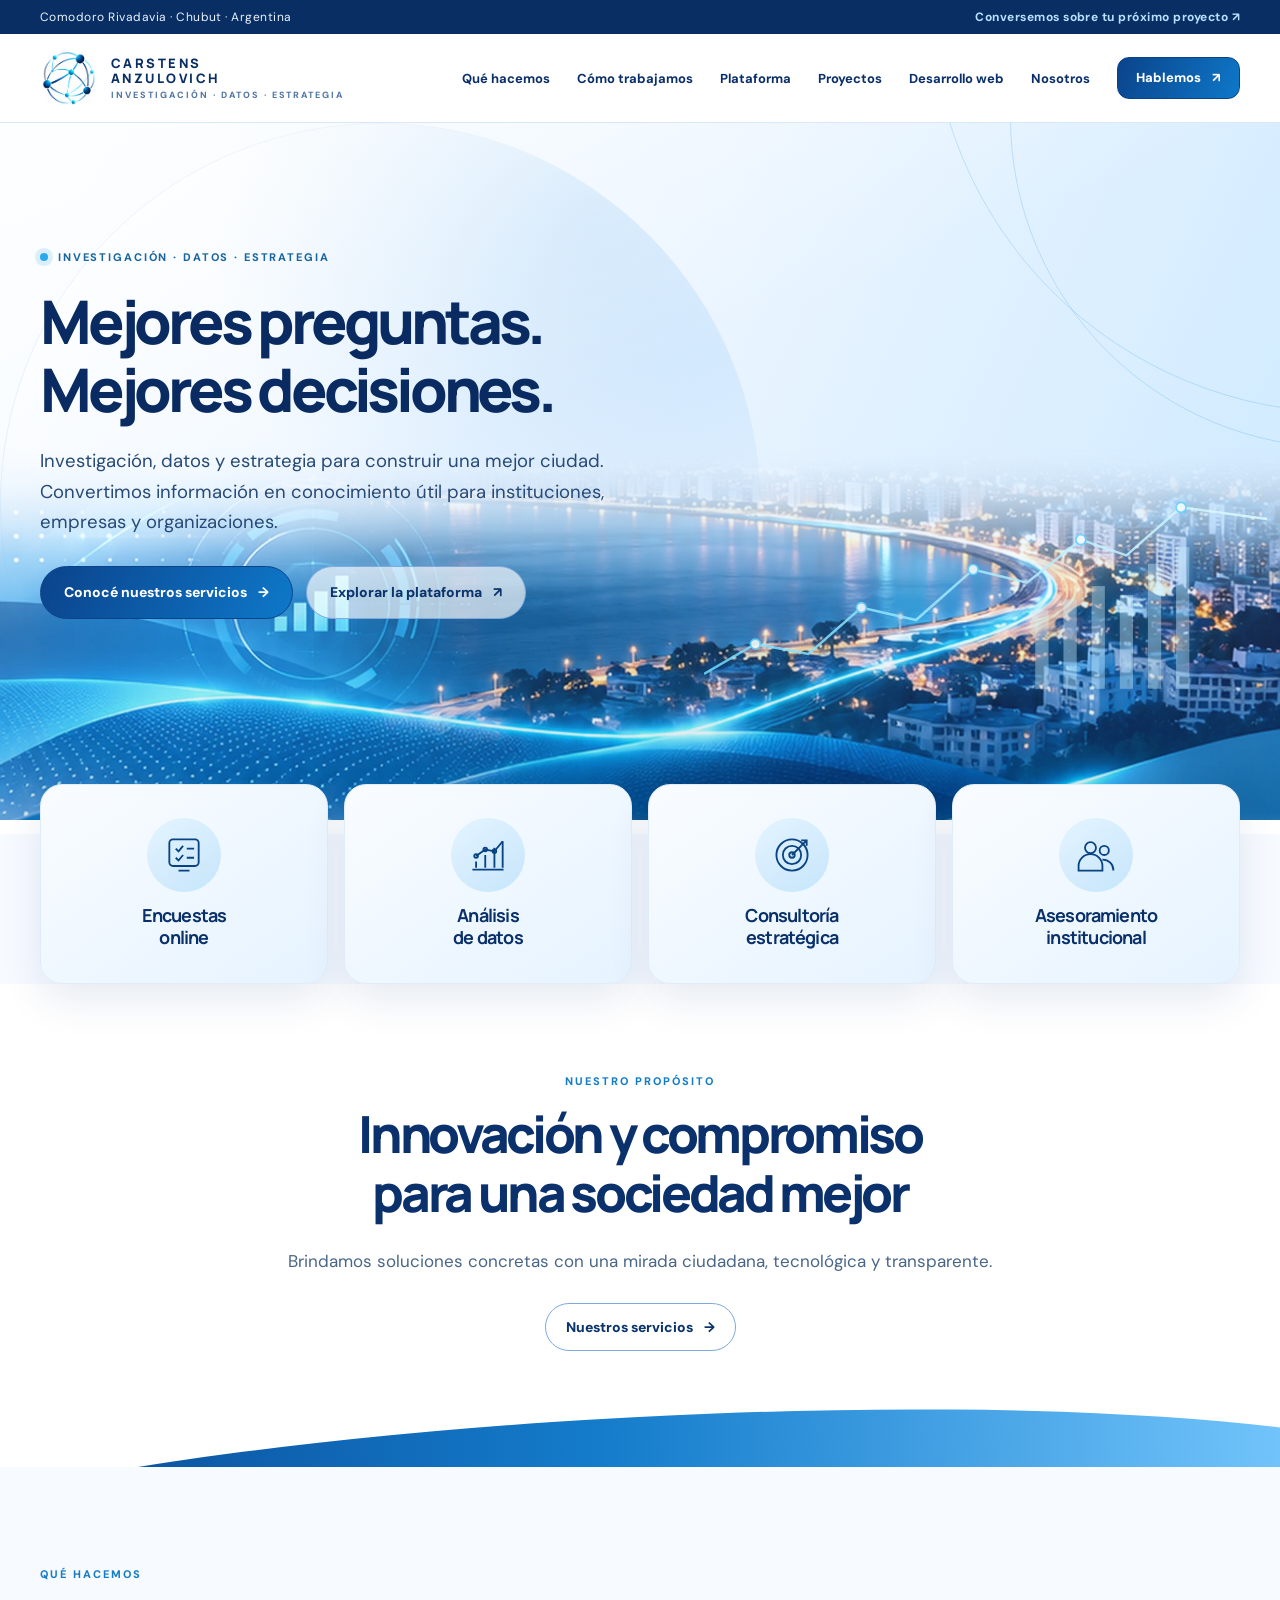
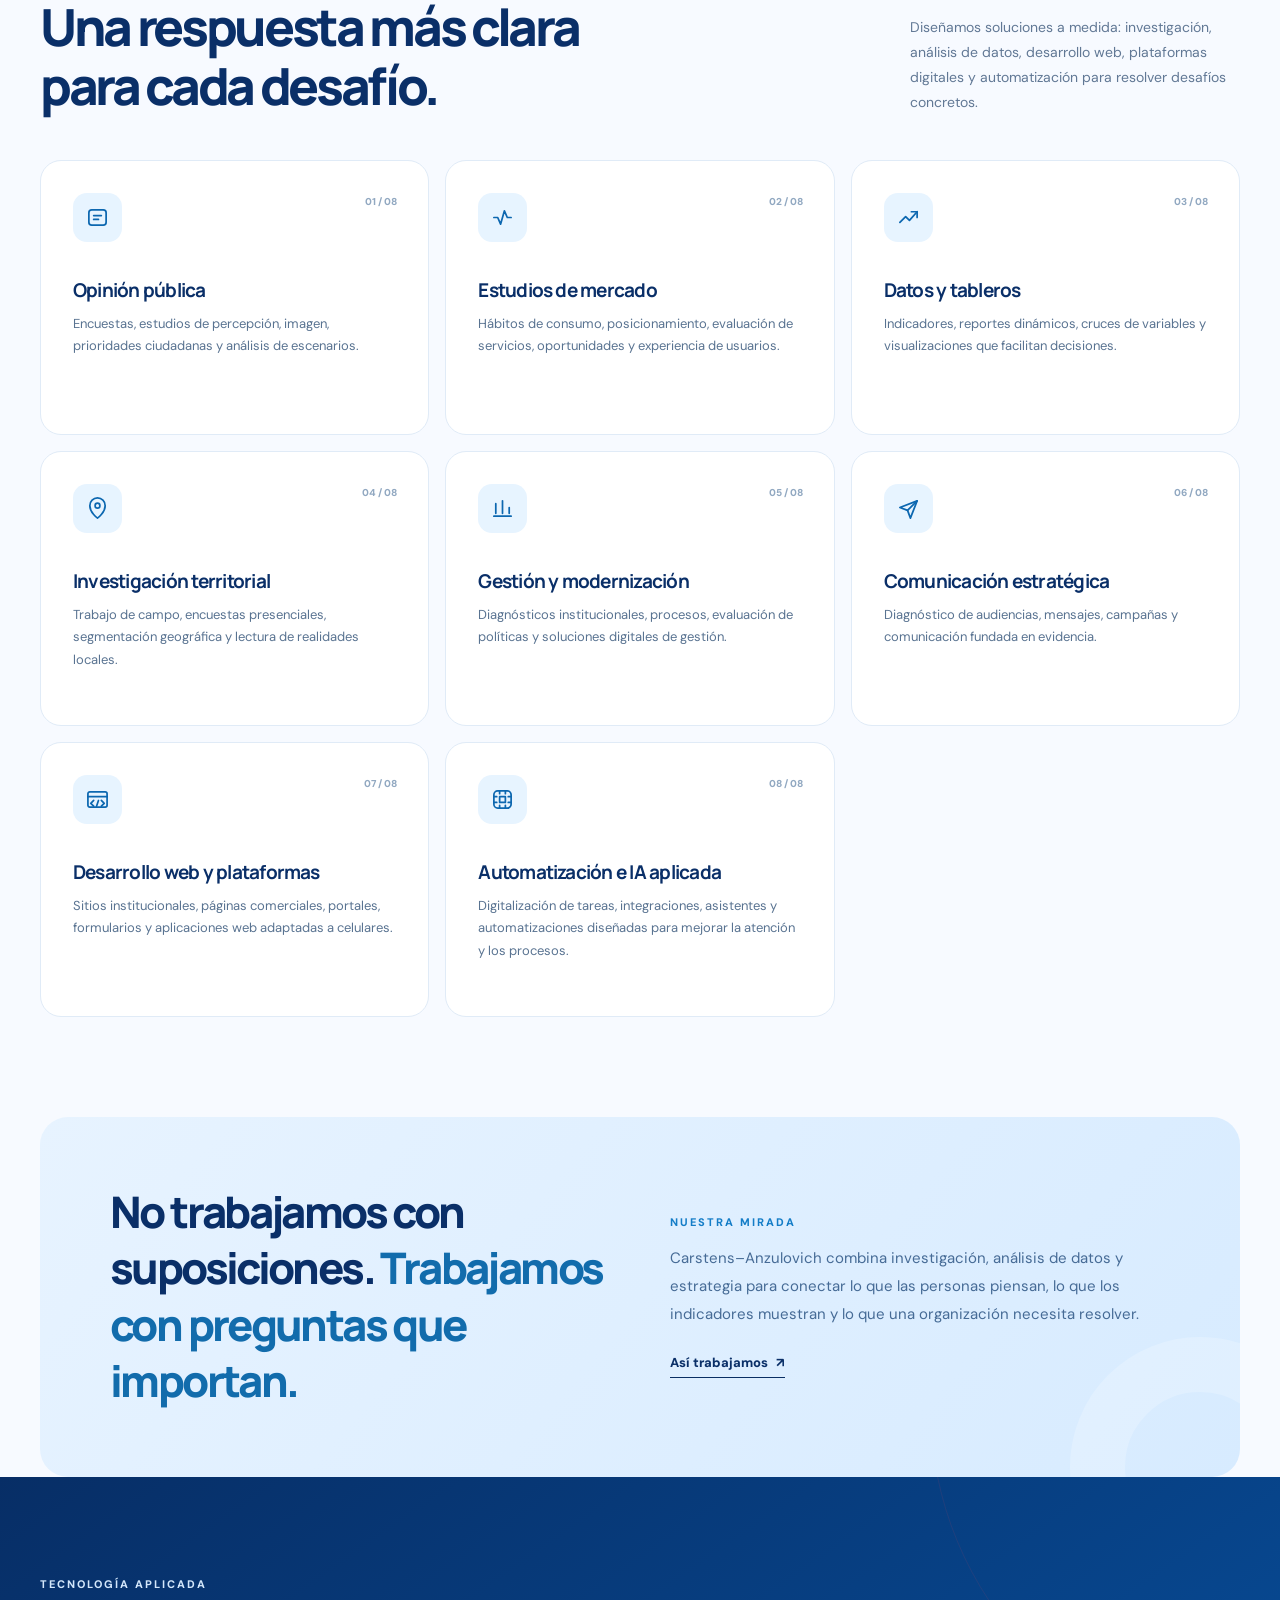
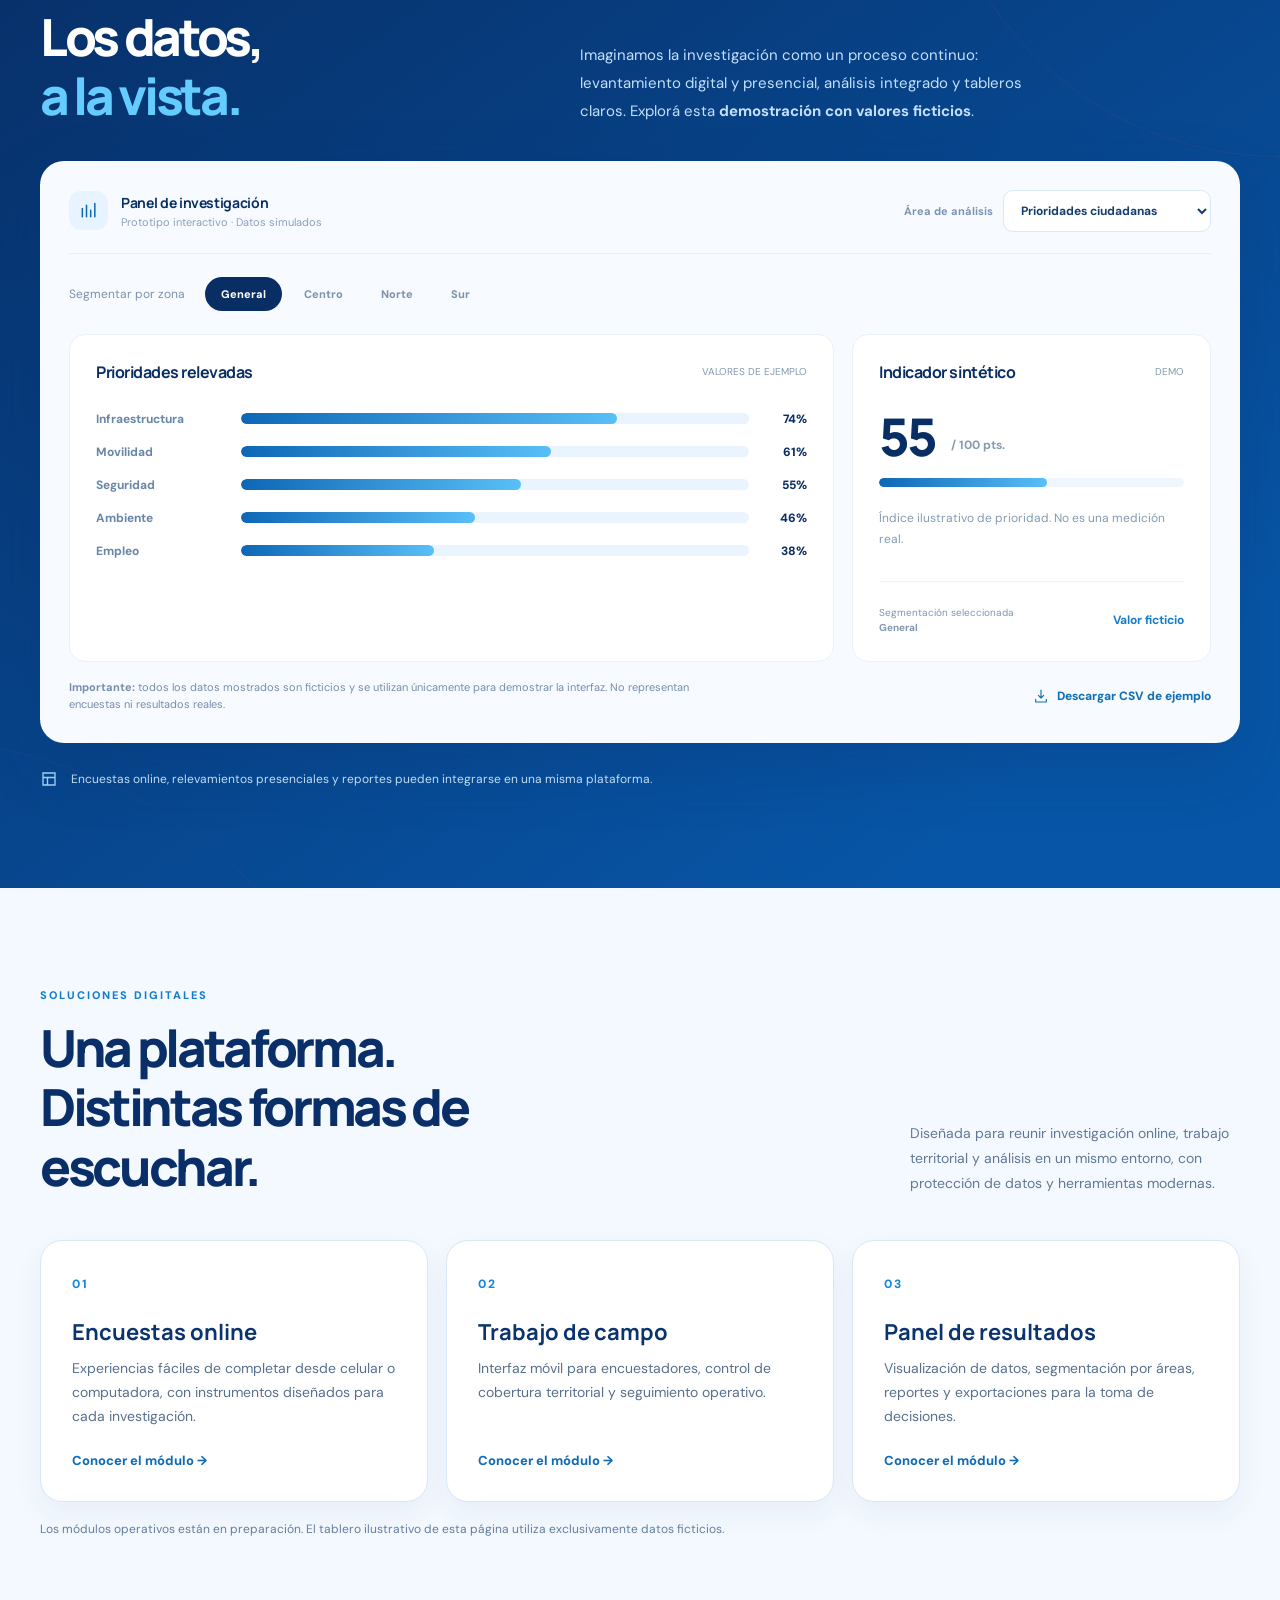
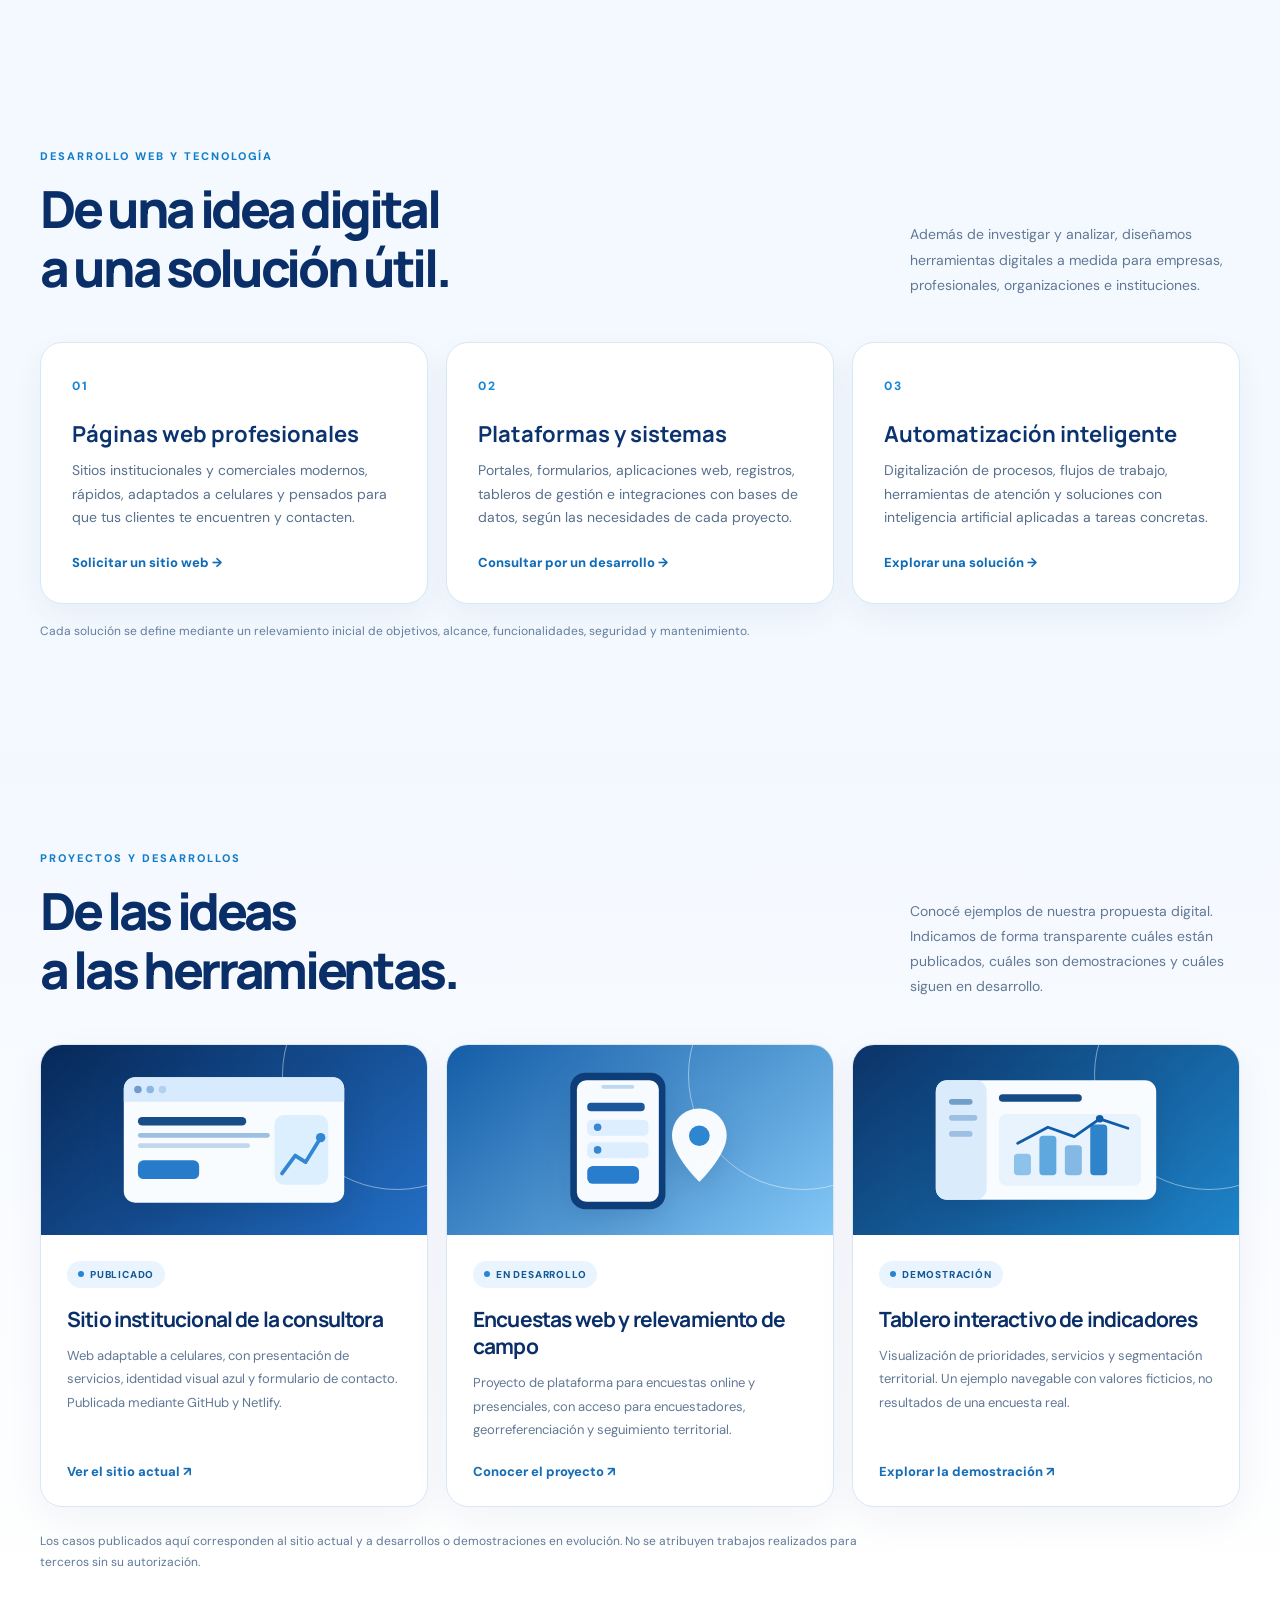
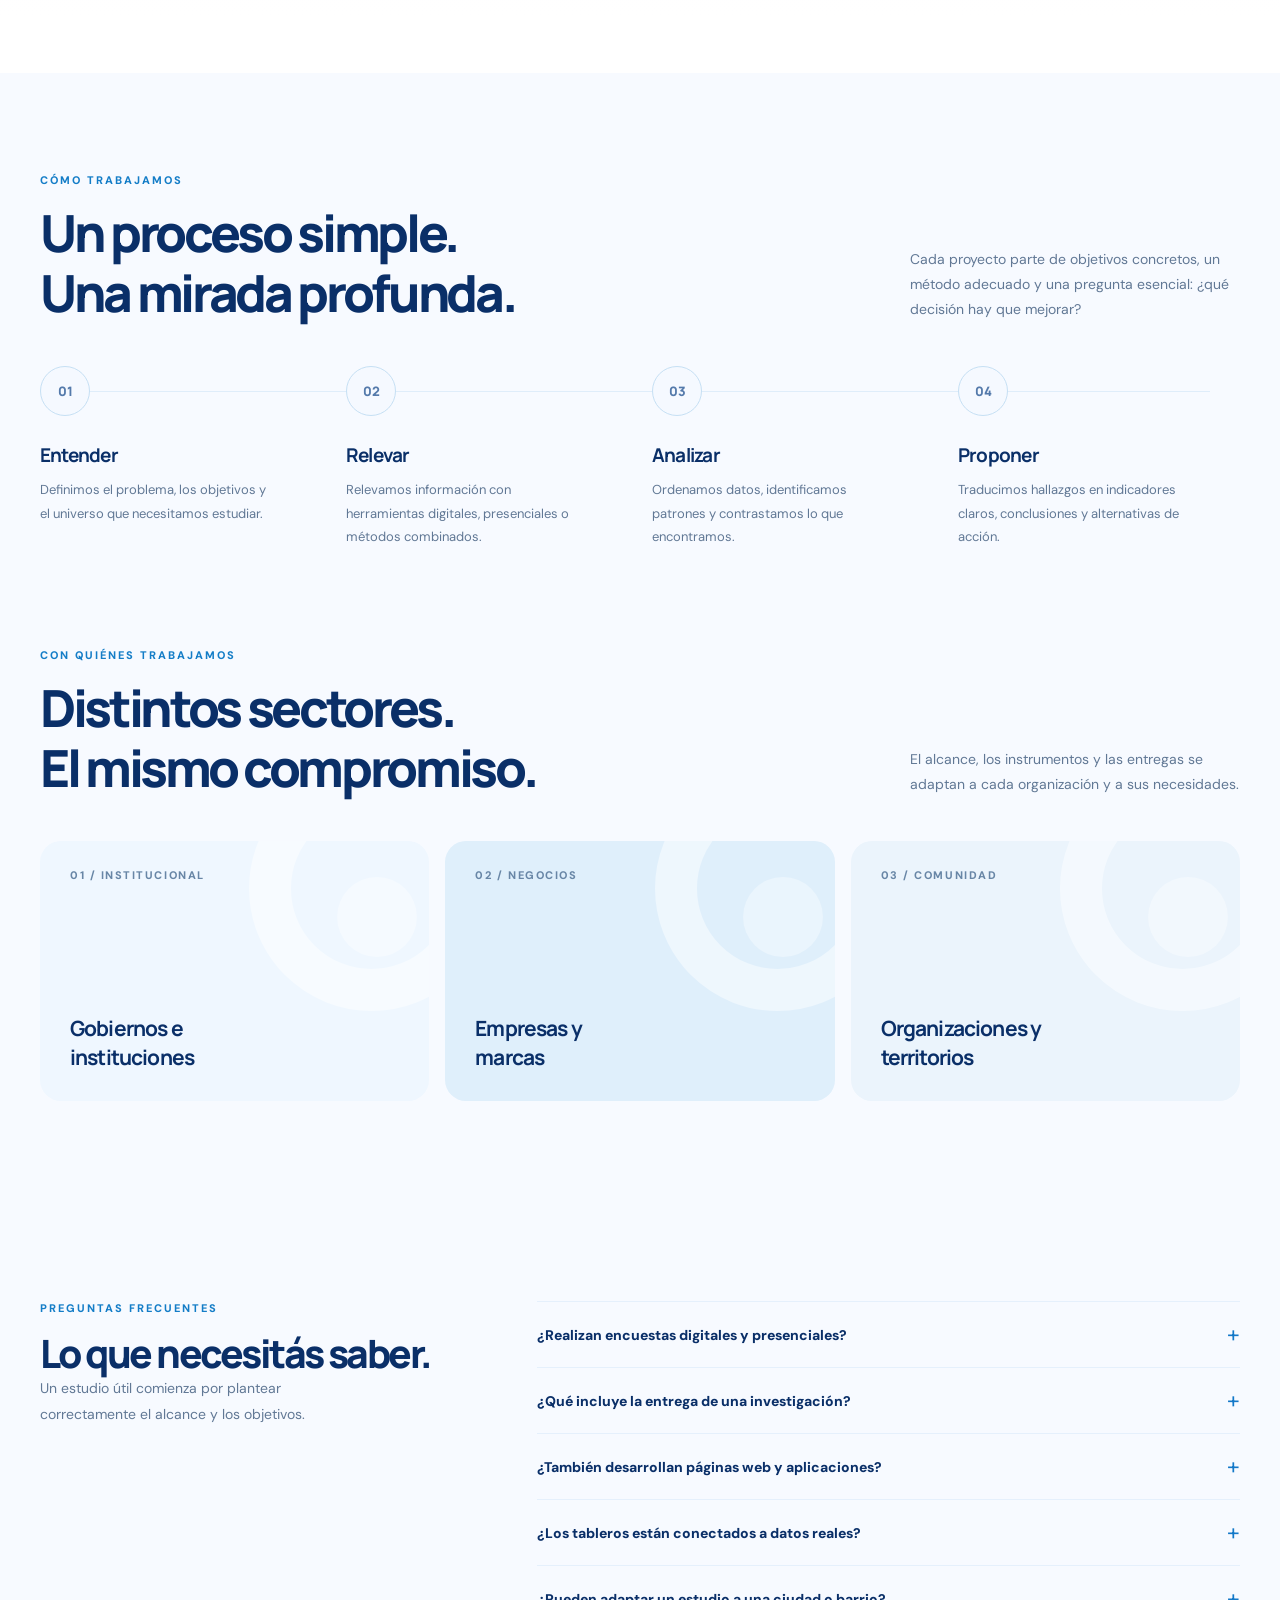
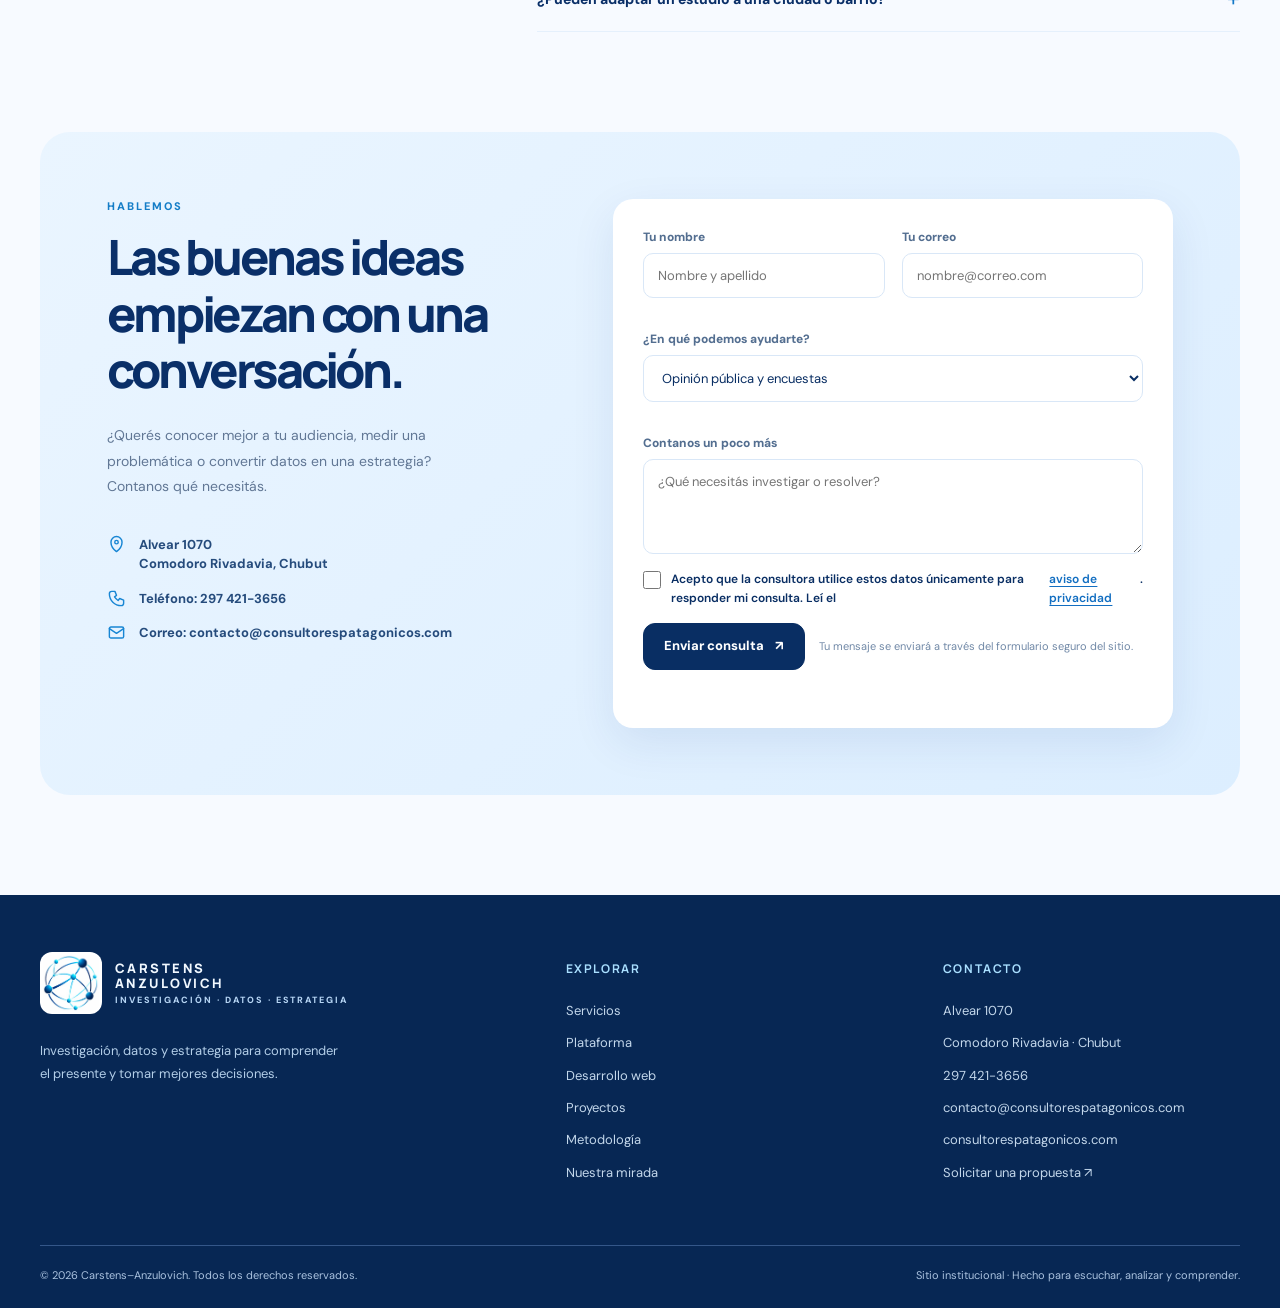
==== commit b2767ffd: "Agregar portafolio de proyectos con estados verificables y tarjetas responsivas" ====
--- a/site/index.html
+++ b/site/index.html
@@ -228,6 +228,28 @@
     .footer-col a,.footer-col p{display:block;font-size:13px;line-height:1.8;color:#b9d3ec;margin:0 0 9px}
     .footer-col a:hover{color:var(--lime)}
     .footer-bottom{border-top:1px solid #2d5686;padding-top:22px;display:flex;justify-content:space-between;gap:15px;flex-wrap:wrap;font-size:11px;color:#b3cde5}
+
+    /* Proyectos: portafolio verificable, separado de demos y trabajos en desarrollo */
+    .projects-section{background:linear-gradient(180deg,#f3f8ff 0%,#fff 94%)}
+    .projects-grid{display:grid;grid-template-columns:repeat(3,minmax(0,1fr));gap:18px}
+    .project-card{background:#fff;border:1px solid #d9e7f7;border-radius:22px;overflow:hidden;box-shadow:0 12px 38px rgba(10,49,103,.05);display:flex;flex-direction:column;transition:transform .25s,box-shadow .25s}
+    .project-card:hover{transform:translateY(-4px);box-shadow:0 18px 42px rgba(10,49,103,.11)}
+    .project-art{height:190px;display:grid;place-items:center;position:relative;overflow:hidden}
+    .project-art::before{content:'';position:absolute;width:230px;height:230px;border-radius:50%;border:1px solid rgba(255,255,255,.45);top:-85px;right:-85px}
+    .project-art svg{width:min(80%,260px);height:146px;position:relative;filter:drop-shadow(0 10px 15px rgba(2,33,79,.13))}
+    .project-art.web{background:linear-gradient(140deg,#062858,#236fc5)}
+    .project-art.survey{background:linear-gradient(140deg,#145da7,#83c8f6)}
+    .project-art.dashboard{background:linear-gradient(140deg,#0b3368,#1e84c9)}
+    .project-body{padding:26px;display:flex;flex-direction:column;align-items:flex-start;flex:1}
+    .project-status{display:inline-flex;gap:6px;align-items:center;background:#eaf4ff;color:#125995;border-radius:100px;padding:7px 11px;font-size:10px;letter-spacing:.08em;text-transform:uppercase;font-weight:800}
+    .project-status::before{content:'';width:6px;height:6px;border-radius:50%;background:#2684d6}
+    .project-body h3{font-size:21px;line-height:1.3;letter-spacing:-.04em;margin:18px 0 11px}
+    .project-body p{font-size:13px;line-height:1.8;color:var(--muted);margin:0 0 22px}
+    .project-body a{margin-top:auto;color:#176eb8;font-size:13px;font-weight:800}
+    .project-body a:hover{text-decoration:underline}
+    .projects-note{margin:24px 0 0;color:#607998;font-size:12px;line-height:1.75;max-width:860px}
+    @media(max-width:900px){.projects-grid{grid-template-columns:repeat(2,minmax(0,1fr))}}
+    @media(max-width:620px){.projects-grid{grid-template-columns:1fr}.project-art{height:175px}.project-body{padding:23px}}
     @media(max-width:1050px){.nav-links{gap:16px}.nav{gap:14px}.brand{min-width:218px}.hero-grid{gap:37px}h1{font-size:clamp(50px,5.7vw,68px)}.section{padding:85px 0}.contact-card{gap:35px;padding:46px}.dashboard-head{gap:45px}}
     @media(max-width:800px){.shell{width:min(calc(100% - 38px),var(--max))}.topline .shell{height:33px}.nav{height:74px}.mobile-toggle{display:block}.nav-links{position:absolute;top:74px;left:0;right:0;background:var(--cream);box-shadow:0 20px 25px rgba(14,56,112,.08);padding:22px 20px 30px;display:none;align-items:stretch;flex-direction:column;gap:0;border-bottom:1px solid var(--line)}.nav-links.is-open{display:flex}.nav-links a{padding:13px 0}.nav-links .btn{margin-top:12px;padding:14px}.hero{padding:67px 0 85px}.hero-grid{grid-template-columns:1fr;gap:52px}.hero-copy .lead{max-width:570px}.hero-visual{width:min(100% - 30px,570px);margin:auto}.stripe-content{flex-direction:column;align-items:flex-start;gap:15px}.stripe-items{gap:14px 22px}.section-head{align-items:flex-start;flex-direction:column;gap:15px}.services-grid{grid-template-columns:repeat(2,minmax(0,1fr))}.belief{grid-template-columns:1fr;padding:45px;gap:20px}.dashboard-head{grid-template-columns:1fr;gap:20px}.dash-main{grid-template-columns:1fr}.steps{grid-template-columns:repeat(2,1fr);gap:38px}.steps::before{display:none}.audiences{grid-template-columns:repeat(3,1fr)}.audience{min-height:190px}.audience h3{font-size:17px}.faq-grid{grid-template-columns:1fr;gap:25px}.contact-card{grid-template-columns:1fr;gap:23px}.contact-intro p{max-width:600px}.footer-top{gap:30px;grid-template-columns:1.2fr 1fr}.footer-top .footer-col:last-child{grid-column:2}}
     @media(max-width:580px){.shell{width:min(calc(100% - 34px),var(--max))}.topline{font-size:10px}.topline .toplink{display:none}.brand{min-width:0}.brand-mark{display:block;width:62px;height:62px;object-fit:contain;border-radius:12px;background:transparent;padding:2px}.brand-word strong{font-size:11px}.brand-word span{font-size:8px}.hero{padding:58px 0 76px}h1{font-size:clamp(44px,10vw,62px)}.hero-copy .lead{font-size:15px}.hero-actions{align-items:stretch}.hero-actions .btn{width:100%}.hero-small{margin-top:28px}.hero-visual{width:calc(100% - 16px)}.visual-board{padding:15px}.visual-title{font-size:20px}.viz-plot{padding:18px 14px 14px}.viz-lines{height:140px}.float-chip{right:-8px;bottom:-19px;font-size:10px}.stripe-items{gap:12px 20px}.stripe-items span{font-size:11px}.section{padding:75px 0}.section-head{margin-bottom:29px}h2{font-size:36px}.services-grid{grid-template-columns:1fr}.service{min-height:230px;padding:27px}.service-icon{margin-bottom:25px}.belief{padding:34px 27px;border-radius:20px}.belief .quote{font-size:33px}.dashboard-shell{padding:16px}.dashboard-toolbar{align-items:flex-start}.dashboard-title{width:100%}.dash-controls{width:100%}.dash-controls select{width:100%;min-width:0}.dash-controls label{width:100%}.zone-control{flex-wrap:wrap;gap:3px;margin:15px 0}.zone-control span{width:100%;margin:0 0 5px}.zone-control button{padding:8px 12px}.dash-panel{padding:18px}.bar-row{grid-template-columns:100px 1fr 40px;gap:9px}.bar-row .bar-label{font-size:10px}.bar-val{font-size:11px}.steps{grid-template-columns:1fr;gap:25px}.step-number{margin-bottom:14px}.step p{max-width:100%}.audiences{grid-template-columns:1fr}.audience{min-height:170px}.faq-grid h2{font-size:36px}.contact-section{padding-bottom:70px}.contact-card{padding:24px 17px;border-radius:22px}.contact-intro{padding:10px 10px 0}.contact-form{padding:21px 17px}.form-grid{grid-template-columns:1fr;gap:0}.footer-top{grid-template-columns:1fr;gap:24px}.footer-top .footer-col:last-child{grid-column:auto}.footer-brand p{margin-top:16px}.footer{padding-top:45px}.footer-bottom{font-size:10px}}
@@ -250,7 +272,7 @@
 <nav aria-label="Navegación principal" class="nav shell">
 <a aria-label="Carstens–Anzulovich, ir al inicio" class="brand" href="#inicio"><img alt="Símbolo de Carstens Anzulovich" class="brand-mark" src="logo-mark.webp"/><span class="brand-word"><strong>CARSTENS<br/>ANZULOVICH</strong><span>Investigación · Datos · Estrategia</span></span></a>
 <button aria-controls="mainMenu" aria-expanded="false" aria-label="Abrir menú" class="mobile-toggle" id="menuToggle"><svg fill="none" stroke="currentColor" stroke-linecap="round" stroke-width="1.8" viewbox="0 0 24 24"><path d="M4 7h16M4 12h16M4 17h16"></path></svg></button>
-<div class="nav-links" id="mainMenu"><a href="#servicios">Qué hacemos</a><a href="#metodo">Cómo trabajamos</a><a href="#plataforma">Plataforma</a><a href="#soluciones-digitales">Encuestas</a><a href="#desarrollo-web">Desarrollo web</a><a href="#nosotros">Nosotros</a><a class="btn nav-cta" href="#contacto">Hablemos <span aria-hidden="true">↗</span></a></div>
+<div class="nav-links" id="mainMenu"><a href="#servicios">Qué hacemos</a><a href="#metodo">Cómo trabajamos</a><a href="#plataforma">Plataforma</a><a href="#proyectos">Proyectos</a><a href="#desarrollo-web">Desarrollo web</a><a href="#nosotros">Nosotros</a><a class="btn nav-cta" href="#contacto">Hablemos <span aria-hidden="true">↗</span></a></div>
 </nav>
 </header>
 <main>
@@ -322,12 +344,37 @@
 <p class="digital-note">Cada solución se define mediante un relevamiento inicial de objetivos, alcance, funcionalidades, seguridad y mantenimiento.</p>
 </div></section>
 
+
+<section class="section projects-section" id="proyectos" aria-labelledby="projectTitle">
+<div class="shell">
+<div class="section-head">
+<div><span class="section-kicker">Proyectos y desarrollos</span><h2 id="projectTitle">De las ideas<br/>a las herramientas.</h2></div>
+<p>Conocé ejemplos de nuestra propuesta digital. Indicamos de forma transparente cuáles están publicados, cuáles son demostraciones y cuáles siguen en desarrollo.</p>
+</div>
+<div class="projects-grid">
+<article class="project-card">
+<div class="project-art web" aria-hidden="true"><svg viewBox="0 0 270 155" fill="none" xmlns="http://www.w3.org/2000/svg"><rect x="18" y="11" width="234" height="133" rx="12" fill="#F8FCFF"/><path d="M18 23C18 16.4 23.4 11 30 11H240C246.6 11 252 16.4 252 23V37H18V23Z" fill="#D8EAFE"/><circle cx="33" cy="24" r="4" fill="#6E9DCB"/><circle cx="46" cy="24" r="4" fill="#89B7E5"/><circle cx="59" cy="24" r="4" fill="#B3D1EF"/><rect x="33" y="53" width="115" height="9" rx="4.5" fill="#194D87"/><rect x="33" y="70" width="140" height="5" rx="2.5" fill="#9DBFE2"/><rect x="33" y="81" width="119" height="5" rx="2.5" fill="#C1D7ED"/><rect x="33" y="99" width="65" height="20" rx="6" fill="#267CCB"/><rect x="178" y="51" width="57" height="74" rx="10" fill="#DCEFFE"/><path d="M186 113 200 94 211 101 227 75" stroke="#3386D2" stroke-width="4" stroke-linecap="round" stroke-linejoin="round"/><circle cx="227" cy="75" r="5" fill="#3386D2"/></svg></div>
+<div class="project-body"><span class="project-status">Publicado</span><h3>Sitio institucional de la consultora</h3><p>Web adaptable a celulares, con presentación de servicios, identidad visual azul y formulario de contacto. Publicada mediante GitHub y Netlify.</p><a href="#inicio">Ver el sitio actual ↗</a></div>
+</article>
+<article class="project-card">
+<div class="project-art survey" aria-hidden="true"><svg viewBox="0 0 270 155" fill="none" xmlns="http://www.w3.org/2000/svg"><rect x="61" y="6" width="101" height="145" rx="16" fill="#0D3E7A"/><rect x="68" y="14" width="87" height="129" rx="10" fill="#F7FBFF"/><rect x="94" y="19" width="35" height="4" rx="2" fill="#BED8F0"/><rect x="79" y="38" width="61" height="9" rx="4" fill="#1A579B"/><rect x="79" y="56" width="65" height="17" rx="5" fill="#DDEEFF"/><circle cx="90" cy="64" r="4" fill="#3986D1"/><rect x="79" y="80" width="65" height="17" rx="5" fill="#DDEEFF"/><circle cx="90" cy="88" r="4" fill="#3986D1"/><rect x="79" y="105" width="55" height="19" rx="6" fill="#287DCD"/><path d="M198 44C181 44 169 57 169 73c0 21 29 49 29 49s29-28 29-49c0-16-12-29-29-29Z" fill="#fff" fill-opacity=".96"/><circle cx="198" cy="73" r="11" fill="#2F86D0"/></svg></div>
+<div class="project-body"><span class="project-status">En desarrollo</span><h3>Encuestas web y relevamiento de campo</h3><p>Proyecto de plataforma para encuestas online y presenciales, con acceso para encuestadores, georreferenciación y seguimiento territorial.</p><a href="#soluciones-digitales">Conocer el proyecto ↗</a></div>
+</article>
+<article class="project-card">
+<div class="project-art dashboard" aria-hidden="true"><svg viewBox="0 0 270 155" fill="none" xmlns="http://www.w3.org/2000/svg"><rect x="18" y="14" width="234" height="127" rx="12" fill="#F8FCFF"/><rect x="18" y="14" width="54" height="127" rx="12" fill="#DAEBFC"/><rect x="32" y="34" width="25" height="6" rx="3" fill="#729FC9"/><rect x="32" y="51" width="30" height="6" rx="3" fill="#9DBFE2"/><rect x="32" y="68" width="25" height="6" rx="3" fill="#9DBFE2"/><rect x="85" y="29" width="88" height="8" rx="4" fill="#174B86"/><rect x="85" y="50" width="151" height="76" rx="8" fill="#E8F3FD"/><rect x="101" y="92" width="18" height="23" rx="4" fill="#8DC2EA"/><rect x="128" y="73" width="18" height="42" rx="4" fill="#5EA8DF"/><rect x="155" y="83" width="18" height="32" rx="4" fill="#83B9E4"/><rect x="182" y="61" width="18" height="54" rx="4" fill="#2F83CA"/><path d="M105 81 137 64 165 74 192 55 222 65" stroke="#0F5CA8" stroke-width="3" stroke-linecap="round" stroke-linejoin="round"/><circle cx="192" cy="55" r="4" fill="#0F5CA8"/></svg></div>
+<div class="project-body"><span class="project-status">Demostración</span><h3>Tablero interactivo de indicadores</h3><p>Visualización de prioridades, servicios y segmentación territorial. Un ejemplo navegable con valores ficticios, no resultados de una encuesta real.</p><a href="#plataforma">Explorar la demostración ↗</a></div>
+</article>
+</div>
+<p class="projects-note">Los casos publicados aquí corresponden al sitio actual y a desarrollos o demostraciones en evolución. No se atribuyen trabajos realizados para terceros sin su autorización.</p>
+</div>
+</section>
+
 <section aria-labelledby="methodTitle" class="section" id="metodo"><div class="shell"><div class="section-head"><div><span class="section-kicker">Cómo trabajamos</span><h2 id="methodTitle">Un proceso simple.<br/>Una mirada profunda.</h2></div><p>Cada proyecto parte de objetivos concretos, un método adecuado y una pregunta esencial: ¿qué decisión hay que mejorar?</p></div><div class="steps"><div class="step"><span class="step-number">01</span><h3>Entender</h3><p>Definimos el problema, los objetivos y el universo que necesitamos estudiar.</p></div><div class="step"><span class="step-number">02</span><h3>Relevar</h3><p>Relevamos información con herramientas digitales, presenciales o métodos combinados.</p></div><div class="step"><span class="step-number">03</span><h3>Analizar</h3><p>Ordenamos datos, identificamos patrones y contrastamos lo que encontramos.</p></div><div class="step"><span class="step-number">04</span><h3>Proponer</h3><p>Traducimos hallazgos en indicadores claros, conclusiones y alternativas de acción.</p></div></div></div></section>
 <section aria-labelledby="audiencesTitle" class="section" style="padding-top:0"><div class="shell"><div class="section-head"><div><span class="section-kicker">Con quiénes trabajamos</span><h2 id="audiencesTitle">Distintos sectores.<br/>El mismo compromiso.</h2></div><p>El alcance, los instrumentos y las entregas se adaptan a cada organización y a sus necesidades.</p></div><div class="audiences"><article class="audience"><span>01 / INSTITUCIONAL</span><h3>Gobiernos e instituciones</h3></article><article class="audience"><span>02 / NEGOCIOS</span><h3>Empresas y marcas</h3></article><article class="audience"><span>03 / COMUNIDAD</span><h3>Organizaciones y territorios</h3></article></div></div></section>
 <section aria-labelledby="faqTitle" class="section faq-section"><div class="shell faq-grid"><div><span class="section-kicker">Preguntas frecuentes</span><h2 id="faqTitle">Lo que necesitás saber.</h2><p>Un estudio útil comienza por plantear correctamente el alcance y los objetivos.</p></div><div><details><summary>¿Realizan encuestas digitales y presenciales?</summary><p>Podemos diseñar investigaciones online, relevamientos territoriales o proyectos mixtos. El método se define según el público, la cobertura y el propósito del estudio.</p></details><details><summary>¿Qué incluye la entrega de una investigación?</summary><p>Según el proyecto, puede incluir bases depuradas, cruces de variables, informes ejecutivos, visualizaciones y recomendaciones para la toma de decisiones.</p></details><details><summary>¿También desarrollan páginas web y aplicaciones?</summary><p>Sí. Diseñamos sitios web profesionales, portales y sistemas a medida. También evaluamos automatizaciones e integraciones con inteligencia artificial, según los objetivos, la infraestructura y el presupuesto de cada proyecto.</p></details><details><summary>¿Los tableros están conectados a datos reales?</summary><p>El panel visible en esta web es una demostración con datos ficticios. La integración de un proyecto real requiere configurar encuestas, almacenamiento y accesos a sus propios resultados.</p></details><details><summary>¿Pueden adaptar un estudio a una ciudad o barrio?</summary><p>Sí. La cobertura territorial, el universo, el cuestionario y el diseño muestral deben definirse para cada investigación, así como las medidas para proteger los datos personales.</p></details></div></div></section>
 <section aria-labelledby="contactTitle" class="contact-section" id="contacto"><div class="shell"><div class="contact-card"><div class="contact-intro"><span class="section-kicker">Hablemos</span><h2 id="contactTitle">Las buenas ideas empiezan con una conversación.</h2><p>¿Querés conocer mejor a tu audiencia, medir una problemática o convertir datos en una estrategia? Contanos qué necesitás.</p><div class="contact-detail"><svg fill="none" stroke="currentColor" stroke-linecap="round" stroke-linejoin="round" stroke-width="1.8" viewbox="0 0 24 24"><path d="M12 21s7-5.4 7-12a7 7 0 0 0-14 0c0 6.6 7 12 7 12Z"></path><circle cx="12" cy="9" r="2.2"></circle></svg><span>Alvear 1070<br/>Comodoro Rivadavia, Chubut</span></div><div class="contact-detail"><svg fill="none" stroke="currentColor" stroke-linecap="round" stroke-linejoin="round" stroke-width="1.8" viewbox="0 0 24 24"><path d="M6 3h4l2 5-2.5 2a16 16 0 0 0 4.5 4.5L16 12l5 2v4a3 3 0 0 1-3 3C9.7 21 3 14.3 3 6a3 3 0 0 1 3-3Z"></path></svg><span>Teléfono: <a href="tel:2974213656">297 421-3656</a></span></div><div class="contact-detail"><svg fill="none" stroke="currentColor" stroke-linecap="round" stroke-linejoin="round" stroke-width="1.8" viewbox="0 0 24 24"><rect x="3" y="5" width="18" height="14" rx="2"></rect><path d="m3 7 9 6 9-6"></path></svg><span>Correo: <a href="mailto:contacto@consultorespatagonicos.com">contacto@consultorespatagonicos.com</a></span></div></div><form action="/gracias.html" class="contact-form" data-netlify="true" id="contactForm" method="POST" name="consulta-consultoresca" netlify-honeypot="bot-field"><input name="form-name" type="hidden" value="consulta-consultoresca"/><p aria-hidden="true" class="sr-only"><label>Dejar este campo vacío <input autocomplete="off" name="bot-field" tabindex="-1"/></label></p><div class="form-grid"><div class="form-field"><label for="clientName">Tu nombre</label><input autocomplete="name" id="clientName" maxlength="120" name="name" placeholder="Nombre y apellido" required=""/></div><div class="form-field"><label for="clientEmail">Tu correo</label><input autocomplete="email" id="clientEmail" maxlength="180" name="email" placeholder="nombre@correo.com" required="" type="email"/></div><div class="form-field full"><label for="projectType">¿En qué podemos ayudarte?</label><select id="projectType" name="type"><option>Opinión pública y encuestas</option><option>Estudios de mercado</option><option>Datos y tableros</option><option>Gestión y modernización</option><option>Comunicación estratégica</option><option>Desarrollo de páginas web</option><option>Plataformas y aplicaciones</option><option>Automatización e inteligencia artificial</option><option>Otro proyecto</option></select></div><div class="form-field full"><label for="clientMessage">Contanos un poco más</label><textarea id="clientMessage" maxlength="2500" name="message" placeholder="¿Qué necesitás investigar o resolver?" required=""></textarea></div></div><div class="form-field full"><label class="consent-label" for="contactConsent"><input id="contactConsent" name="consentimiento" required="" type="checkbox" value="Sí"/> Acepto que la consultora utilice estos datos únicamente para responder mi consulta. Leí el <a href="/privacidad.html" rel="noopener" target="_blank">aviso de privacidad</a>.</label></div><div class="form-send"><button class="btn" id="contactSubmit" type="submit">Enviar consulta <span aria-hidden="true">↗</span></button><p class="form-note" id="contactHelp">Tu mensaje se enviará a través del formulario seguro del sitio.</p></div><p aria-live="polite" id="formStatus" role="status"></p></form></div></div></section>
 </main>
-<footer class="footer"><div class="shell"><div class="footer-top"><div class="footer-brand"><a class="brand" href="#inicio"><img alt="Símbolo de Carstens Anzulovich" class="brand-mark" src="logo-mark.webp"/><span class="brand-word"><strong>CARSTENS<br/>ANZULOVICH</strong><span>Investigación · Datos · Estrategia</span></span></a><p>Investigación, datos y estrategia para comprender el presente y tomar mejores decisiones.</p></div><div class="footer-col"><h3>Explorar</h3><a href="#servicios">Servicios</a><a href="#plataforma">Plataforma</a><a href="#desarrollo-web">Desarrollo web</a><a href="#metodo">Metodología</a><a href="#nosotros">Nuestra mirada</a></div><div class="footer-col"><h3>Contacto</h3><p>Alvear 1070</p><p>Comodoro Rivadavia · Chubut</p><a href="tel:2974213656">297 421-3656</a><a href="mailto:contacto@consultorespatagonicos.com">contacto@consultorespatagonicos.com</a><a href="https://consultorespatagonicos.com/">consultorespatagonicos.com</a><a href="#contacto">Solicitar una propuesta ↗</a></div></div><div class="footer-bottom"><span>© <span id="year"></span> Carstens–Anzulovich. Todos los derechos reservados.</span><span>Sitio institucional · Hecho para escuchar, analizar y comprender.</span></div></div></footer>
+<footer class="footer"><div class="shell"><div class="footer-top"><div class="footer-brand"><a class="brand" href="#inicio"><img alt="Símbolo de Carstens Anzulovich" class="brand-mark" src="logo-mark.webp"/><span class="brand-word"><strong>CARSTENS<br/>ANZULOVICH</strong><span>Investigación · Datos · Estrategia</span></span></a><p>Investigación, datos y estrategia para comprender el presente y tomar mejores decisiones.</p></div><div class="footer-col"><h3>Explorar</h3><a href="#servicios">Servicios</a><a href="#plataforma">Plataforma</a><a href="#desarrollo-web">Desarrollo web</a><a href="#proyectos">Proyectos</a><a href="#metodo">Metodología</a><a href="#nosotros">Nuestra mirada</a></div><div class="footer-col"><h3>Contacto</h3><p>Alvear 1070</p><p>Comodoro Rivadavia · Chubut</p><a href="tel:2974213656">297 421-3656</a><a href="mailto:contacto@consultorespatagonicos.com">contacto@consultorespatagonicos.com</a><a href="https://consultorespatagonicos.com/">consultorespatagonicos.com</a><a href="#contacto">Solicitar una propuesta ↗</a></div></div><div class="footer-bottom"><span>© <span id="year"></span> Carstens–Anzulovich. Todos los derechos reservados.</span><span>Sitio institucional · Hecho para escuchar, analizar y comprender.</span></div></div></footer>
 <script>
     'use strict';
     const menuToggle = document.querySelector('#menuToggle');
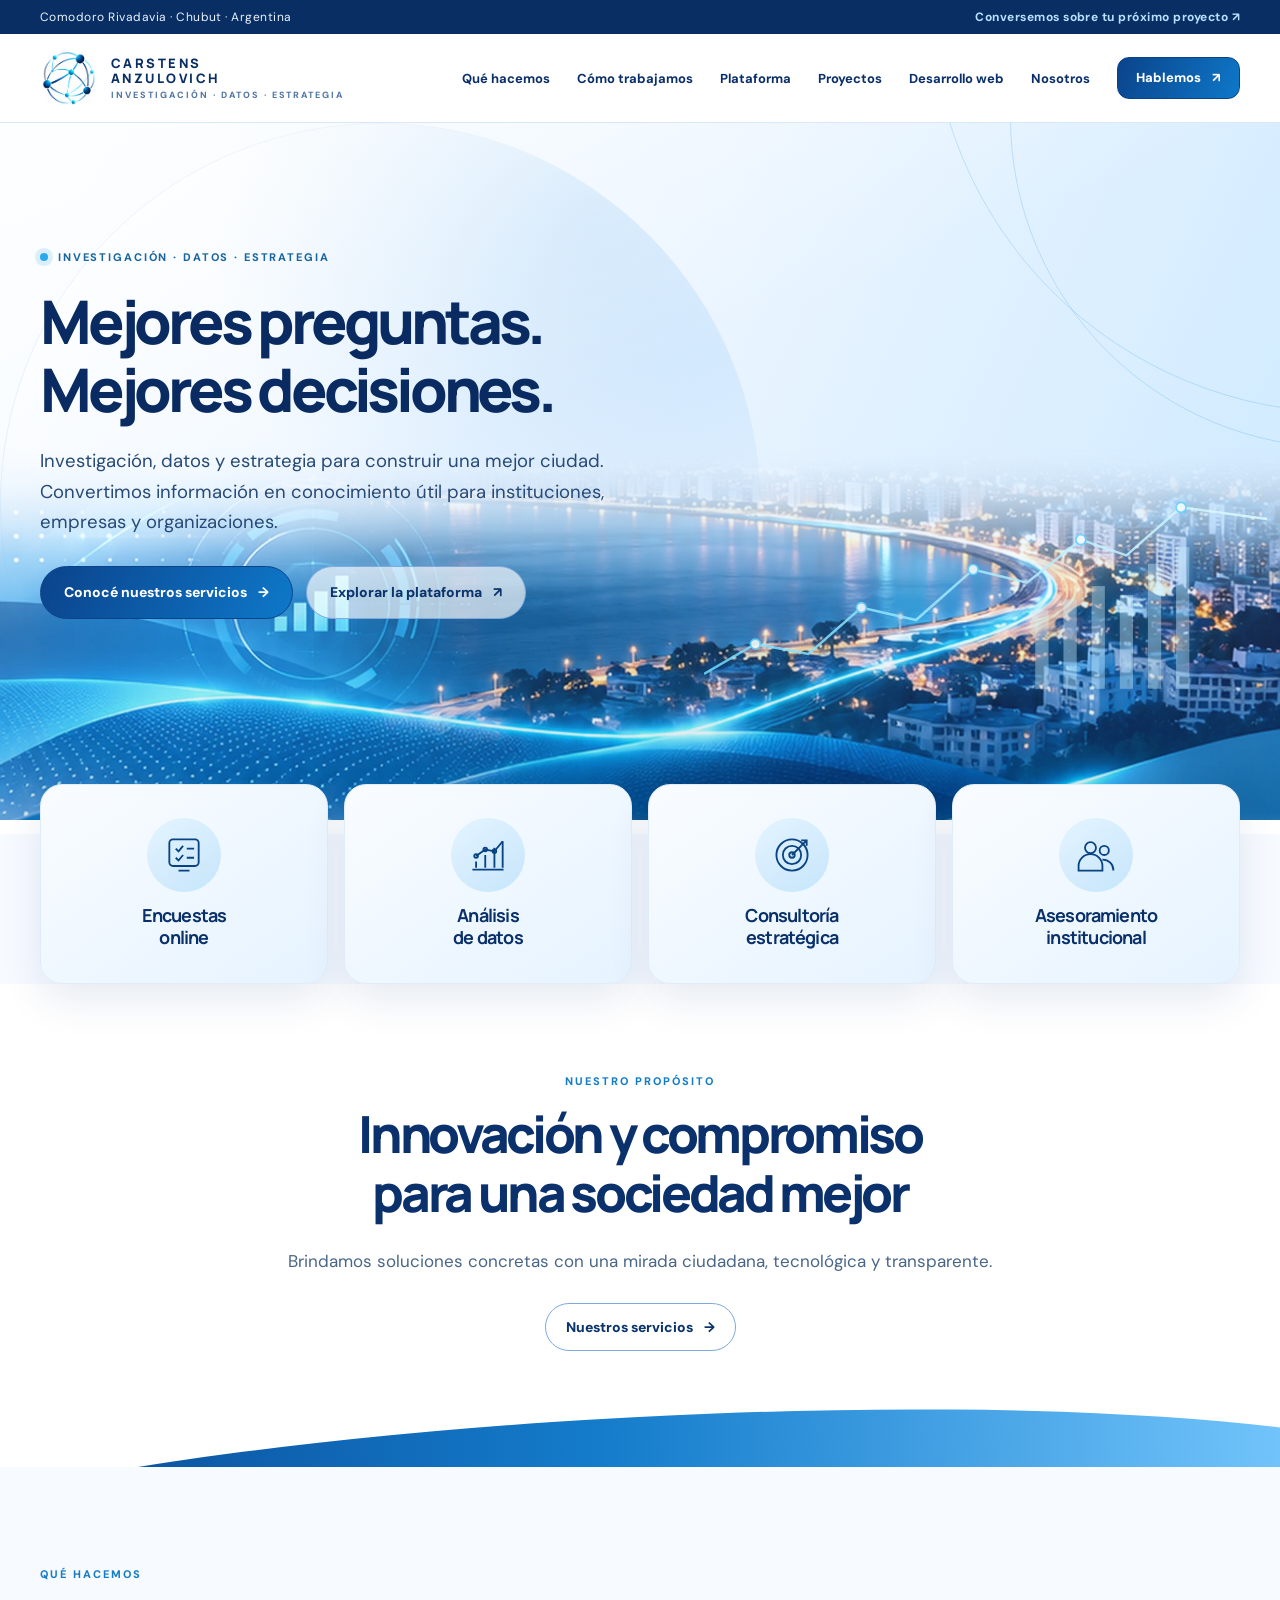
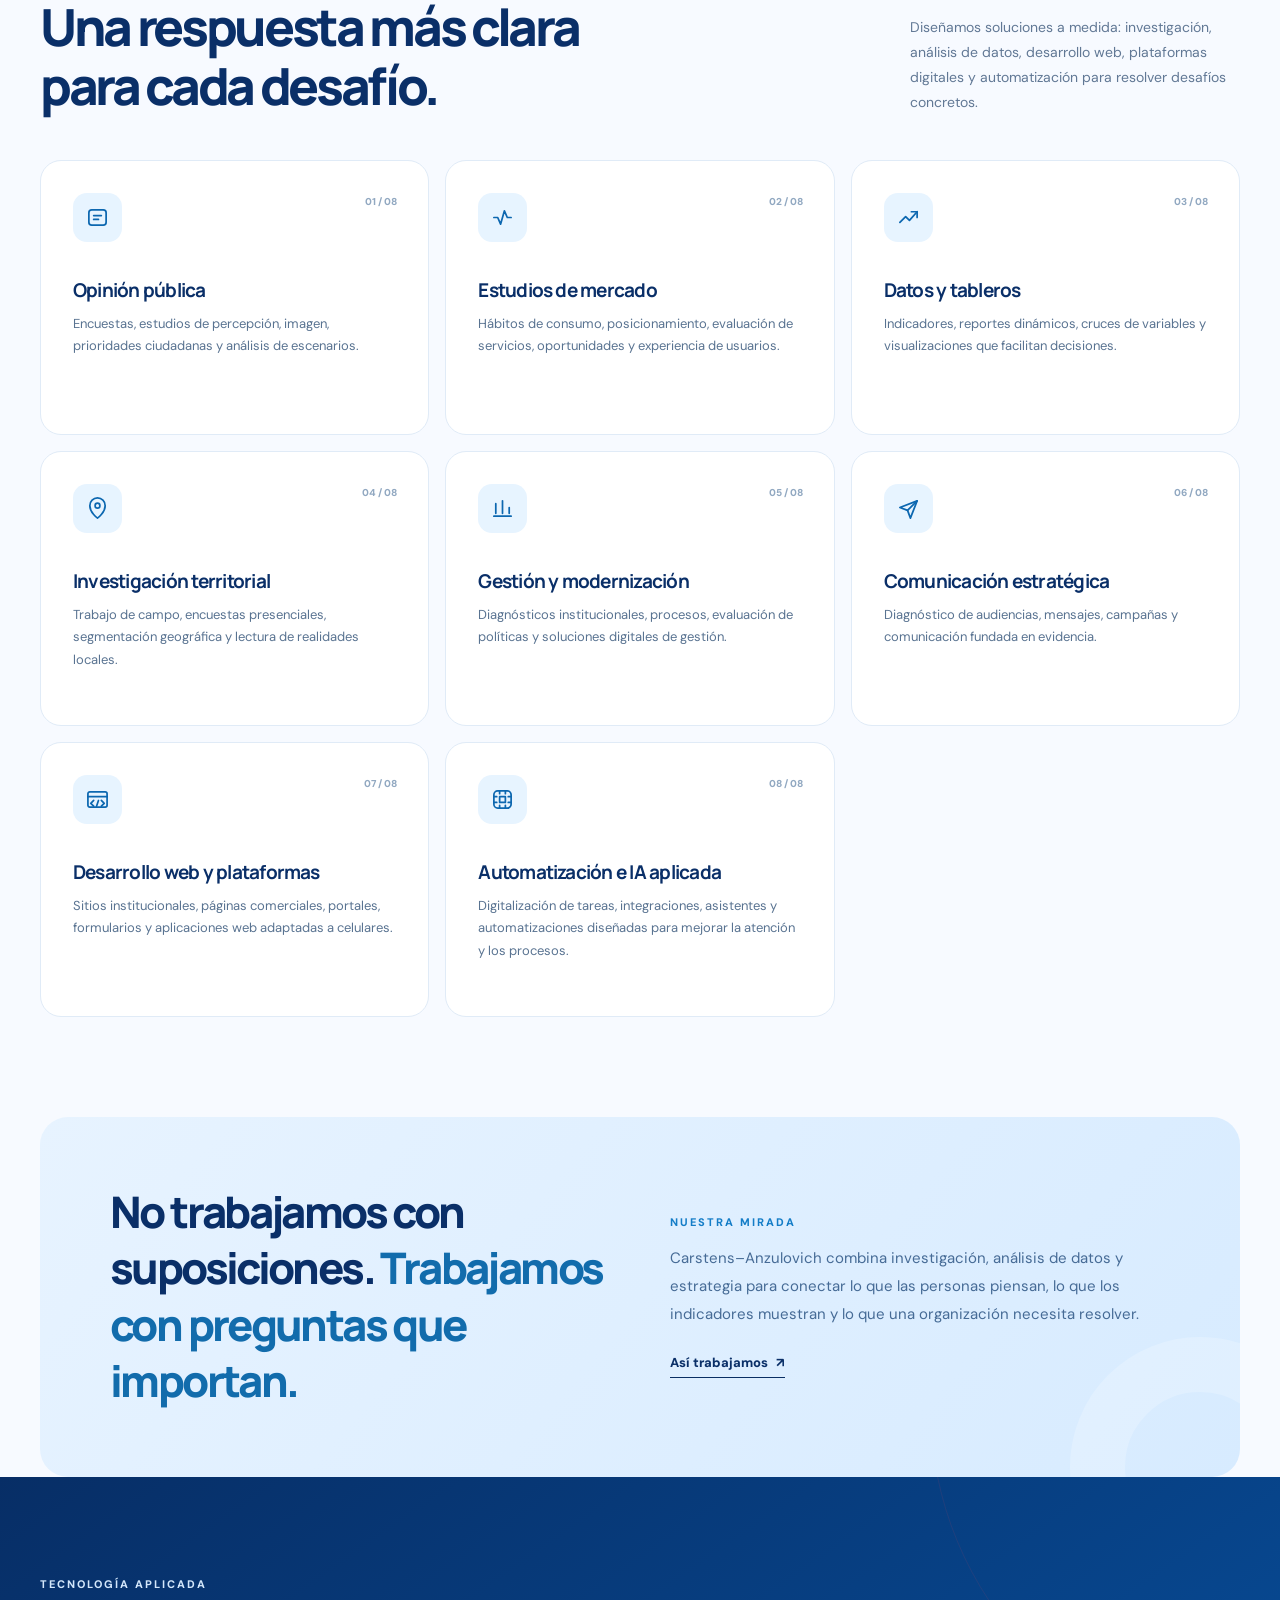
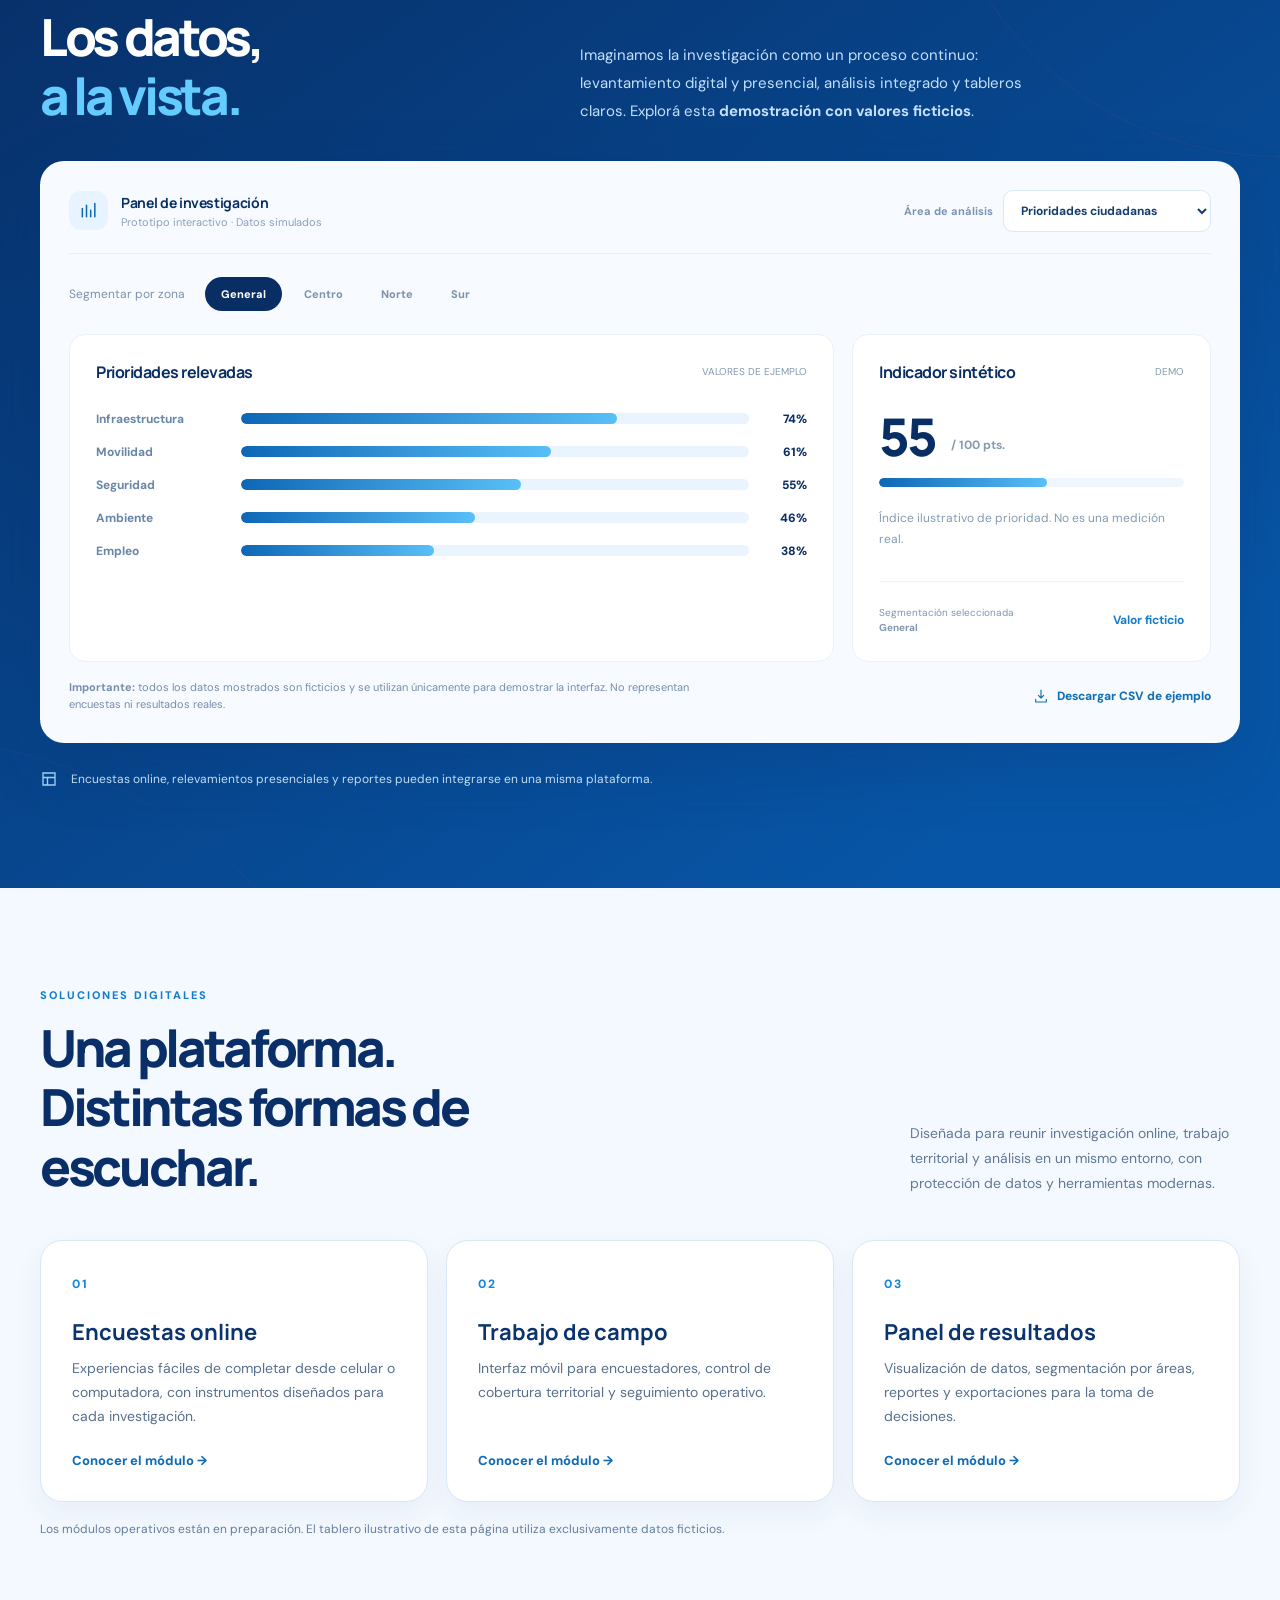
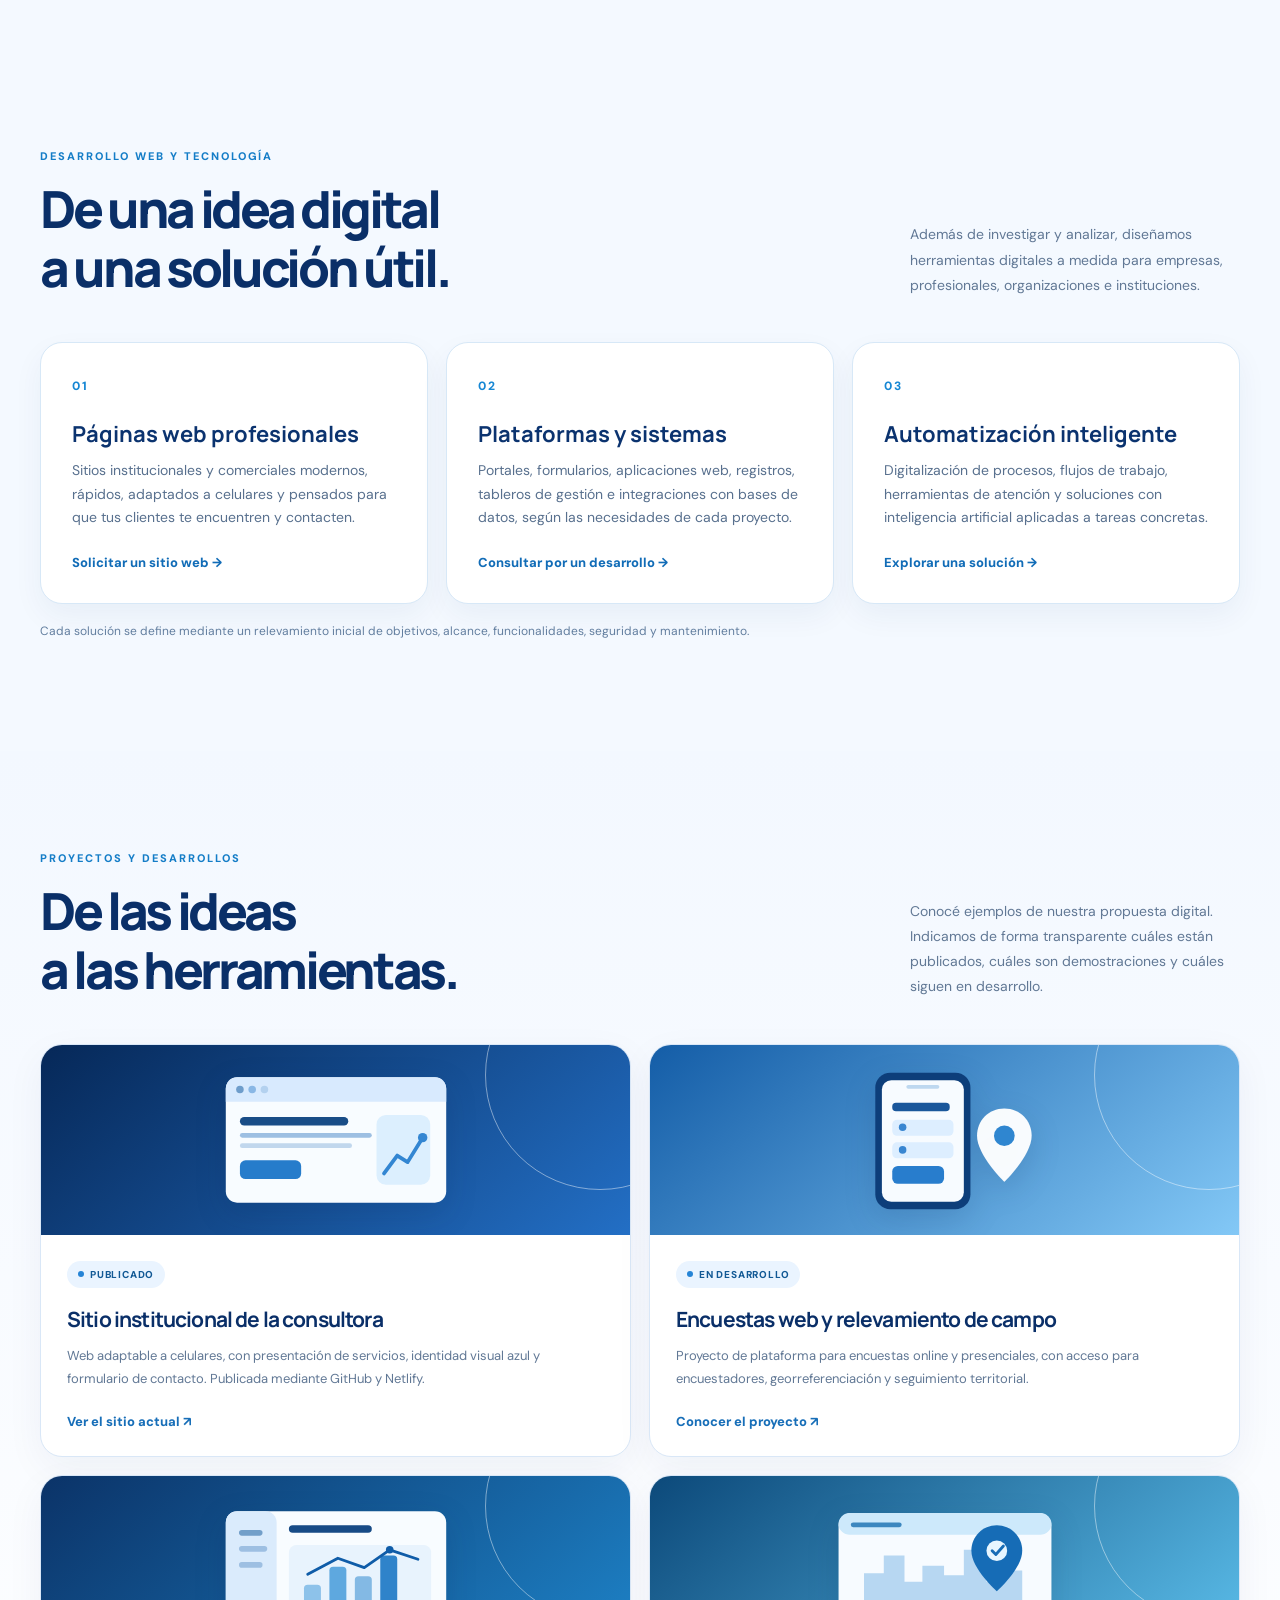
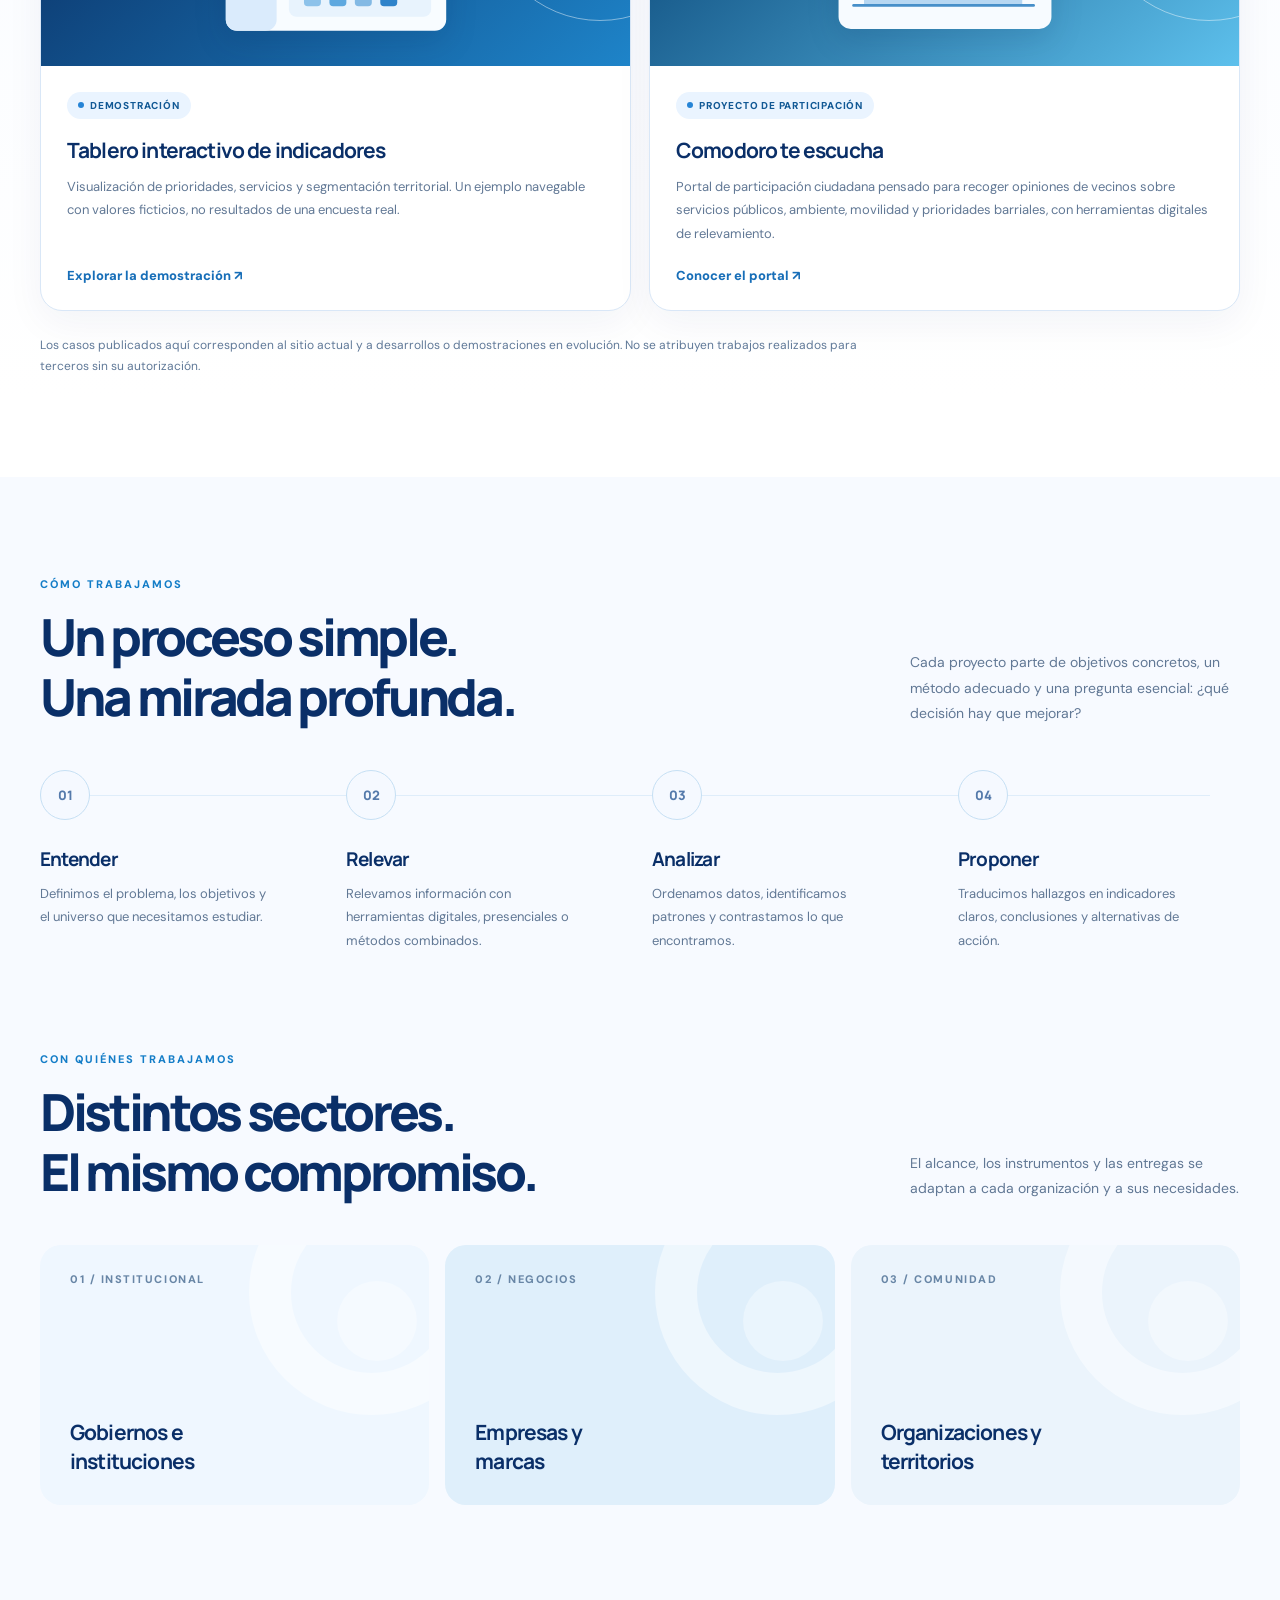
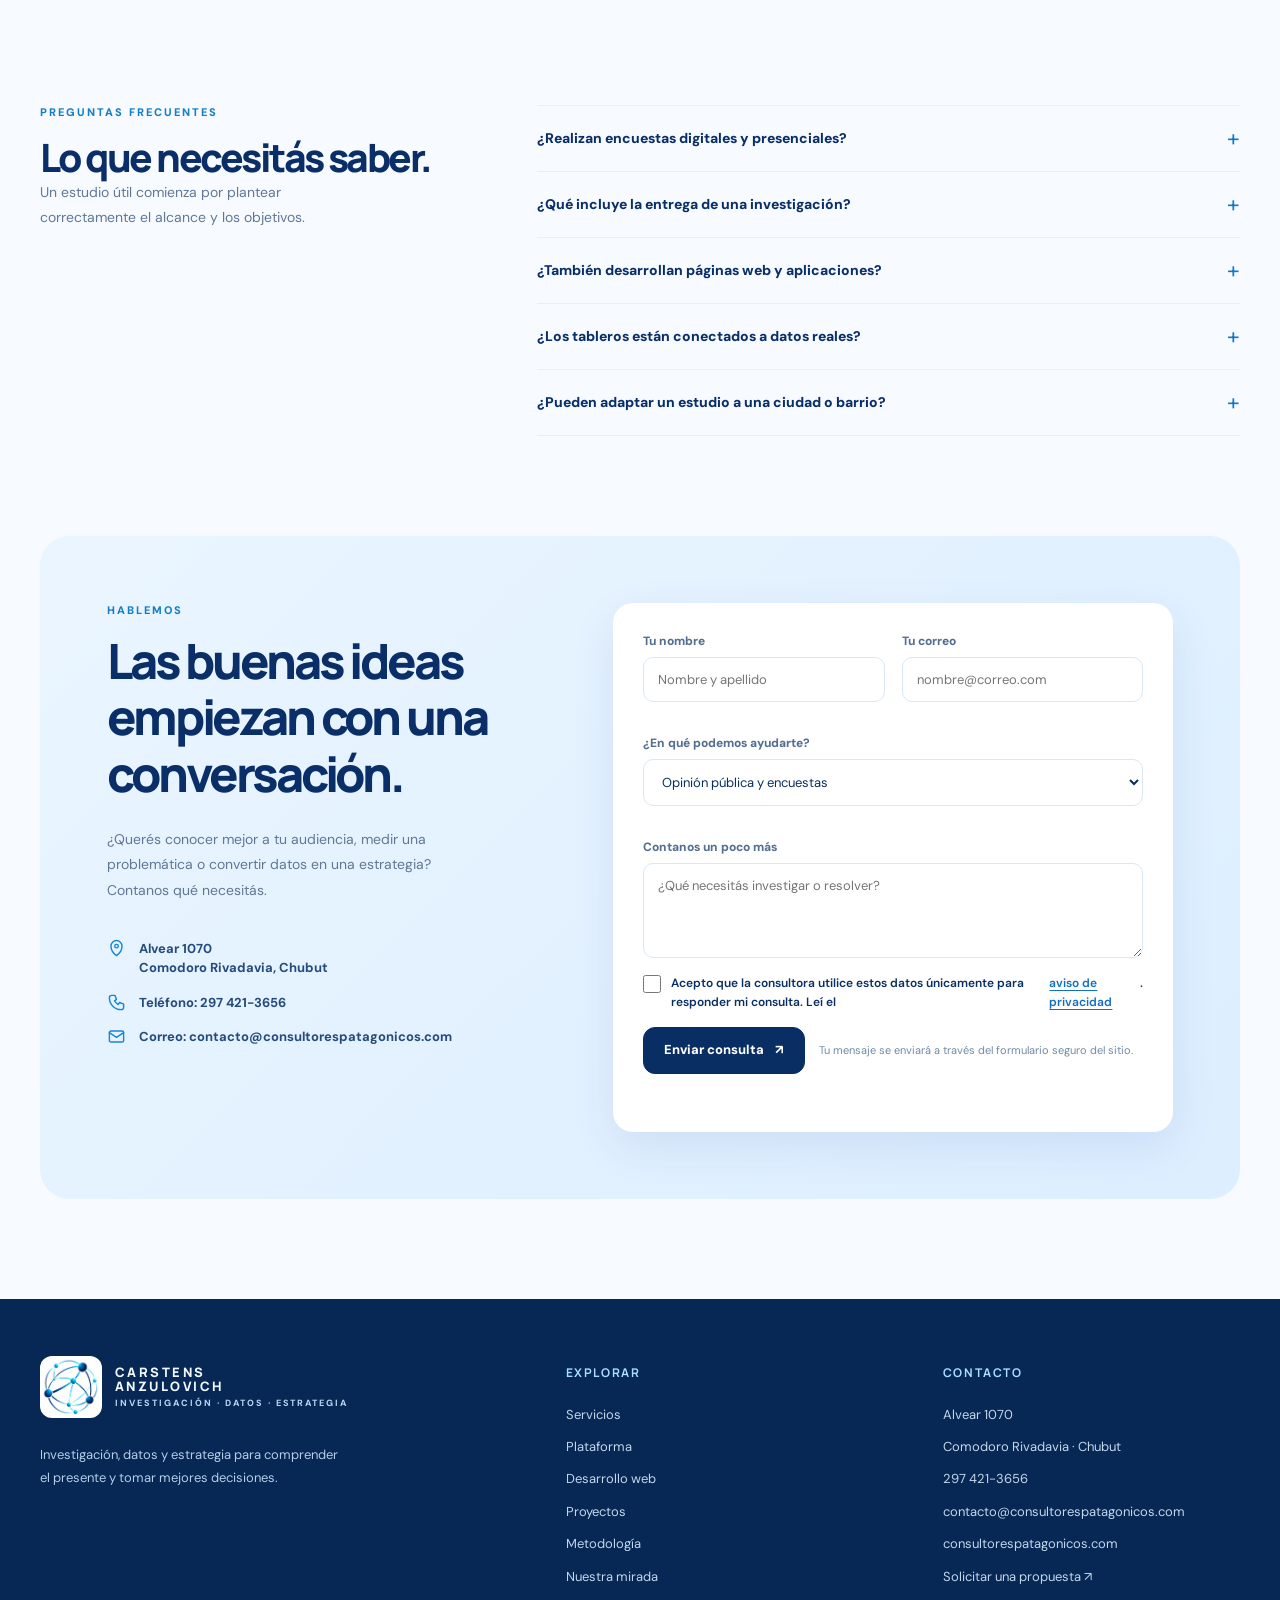
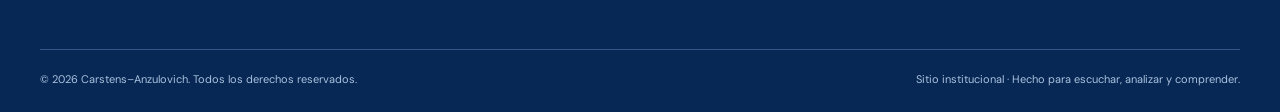
==== commit 44b0e9a9: "Agregar Comodoro te escucha al portafolio en revisión por socios" ====
--- a/site/index.html
+++ b/site/index.html
@@ -231,7 +231,7 @@
 
     /* Proyectos: portafolio verificable, separado de demos y trabajos en desarrollo */
     .projects-section{background:linear-gradient(180deg,#f3f8ff 0%,#fff 94%)}
-    .projects-grid{display:grid;grid-template-columns:repeat(3,minmax(0,1fr));gap:18px}
+    .projects-grid{display:grid;grid-template-columns:repeat(2,minmax(0,1fr));gap:18px}
     .project-card{background:#fff;border:1px solid #d9e7f7;border-radius:22px;overflow:hidden;box-shadow:0 12px 38px rgba(10,49,103,.05);display:flex;flex-direction:column;transition:transform .25s,box-shadow .25s}
     .project-card:hover{transform:translateY(-4px);box-shadow:0 18px 42px rgba(10,49,103,.11)}
     .project-art{height:190px;display:grid;place-items:center;position:relative;overflow:hidden}
@@ -240,6 +240,7 @@
     .project-art.web{background:linear-gradient(140deg,#062858,#236fc5)}
     .project-art.survey{background:linear-gradient(140deg,#145da7,#83c8f6)}
     .project-art.dashboard{background:linear-gradient(140deg,#0b3368,#1e84c9)}
+    .project-art.community{background:linear-gradient(140deg,#0c497a,#5dc0ec)}
     .project-body{padding:26px;display:flex;flex-direction:column;align-items:flex-start;flex:1}
     .project-status{display:inline-flex;gap:6px;align-items:center;background:#eaf4ff;color:#125995;border-radius:100px;padding:7px 11px;font-size:10px;letter-spacing:.08em;text-transform:uppercase;font-weight:800}
     .project-status::before{content:'';width:6px;height:6px;border-radius:50%;background:#2684d6}
@@ -364,6 +365,29 @@
 <div class="project-art dashboard" aria-hidden="true"><svg viewBox="0 0 270 155" fill="none" xmlns="http://www.w3.org/2000/svg"><rect x="18" y="14" width="234" height="127" rx="12" fill="#F8FCFF"/><rect x="18" y="14" width="54" height="127" rx="12" fill="#DAEBFC"/><rect x="32" y="34" width="25" height="6" rx="3" fill="#729FC9"/><rect x="32" y="51" width="30" height="6" rx="3" fill="#9DBFE2"/><rect x="32" y="68" width="25" height="6" rx="3" fill="#9DBFE2"/><rect x="85" y="29" width="88" height="8" rx="4" fill="#174B86"/><rect x="85" y="50" width="151" height="76" rx="8" fill="#E8F3FD"/><rect x="101" y="92" width="18" height="23" rx="4" fill="#8DC2EA"/><rect x="128" y="73" width="18" height="42" rx="4" fill="#5EA8DF"/><rect x="155" y="83" width="18" height="32" rx="4" fill="#83B9E4"/><rect x="182" y="61" width="18" height="54" rx="4" fill="#2F83CA"/><path d="M105 81 137 64 165 74 192 55 222 65" stroke="#0F5CA8" stroke-width="3" stroke-linecap="round" stroke-linejoin="round"/><circle cx="192" cy="55" r="4" fill="#0F5CA8"/></svg></div>
 <div class="project-body"><span class="project-status">Demostración</span><h3>Tablero interactivo de indicadores</h3><p>Visualización de prioridades, servicios y segmentación territorial. Un ejemplo navegable con valores ficticios, no resultados de una encuesta real.</p><a href="#plataforma">Explorar la demostración ↗</a></div>
 </article>
+
+<!-- Portafolio: Comodoro te escucha. Inclusión sujeta a revisión posterior de los socios. -->
+<article class="project-card">
+<div class="project-art community" aria-hidden="true">
+<svg viewBox="0 0 270 155" fill="none" xmlns="http://www.w3.org/2000/svg">
+<rect x="22" y="16" width="226" height="123" rx="13" fill="#F7FBFF"/>
+<rect x="22" y="16" width="226" height="23" rx="12" fill="#CDE9FB"/>
+<rect x="35" y="26" width="54" height="5" rx="2.5" fill="#3C87BF"/>
+<path d="M49 114V80h21v34M70 114V61h22v53M92 114V89h19v25M111 114V72h23v42M134 114V82h21v32M155 114V55h24v59M179 114V89h18v25M197 114V77h20v37" fill="#B7D7F2"/>
+<path d="M38 114h191" stroke="#478FC9" stroke-width="3" stroke-linecap="round"/>
+<path d="M163 56c0-15 12-27 27-27s27 12 27 27c0 19-27 43-27 43s-27-24-27-43Z" fill="#166CB6"/>
+<circle cx="190" cy="56" r="11" fill="#E7F6FF"/>
+<path d="M185 56l4 4 8-9" stroke="#166CB6" stroke-width="3" stroke-linecap="round" stroke-linejoin="round"/>
+</svg>
+</div>
+<div class="project-body">
+<span class="project-status">Proyecto de participación</span>
+<h3>Comodoro te escucha</h3>
+<p>Portal de participación ciudadana pensado para recoger opiniones de vecinos sobre servicios públicos, ambiente, movilidad y prioridades barriales, con herramientas digitales de relevamiento.</p>
+<a href="https://comodoroteescucha.com.ar/" target="_blank" rel="noopener noreferrer" aria-label="Conocer Comodoro te escucha (se abre en otra pestaña)">Conocer el portal ↗</a>
+</div>
+</article>
+<!-- Fin de caso en revisión: Comodoro te escucha -->
 </div>
 <p class="projects-note">Los casos publicados aquí corresponden al sitio actual y a desarrollos o demostraciones en evolución. No se atribuyen trabajos realizados para terceros sin su autorización.</p>
 </div>
